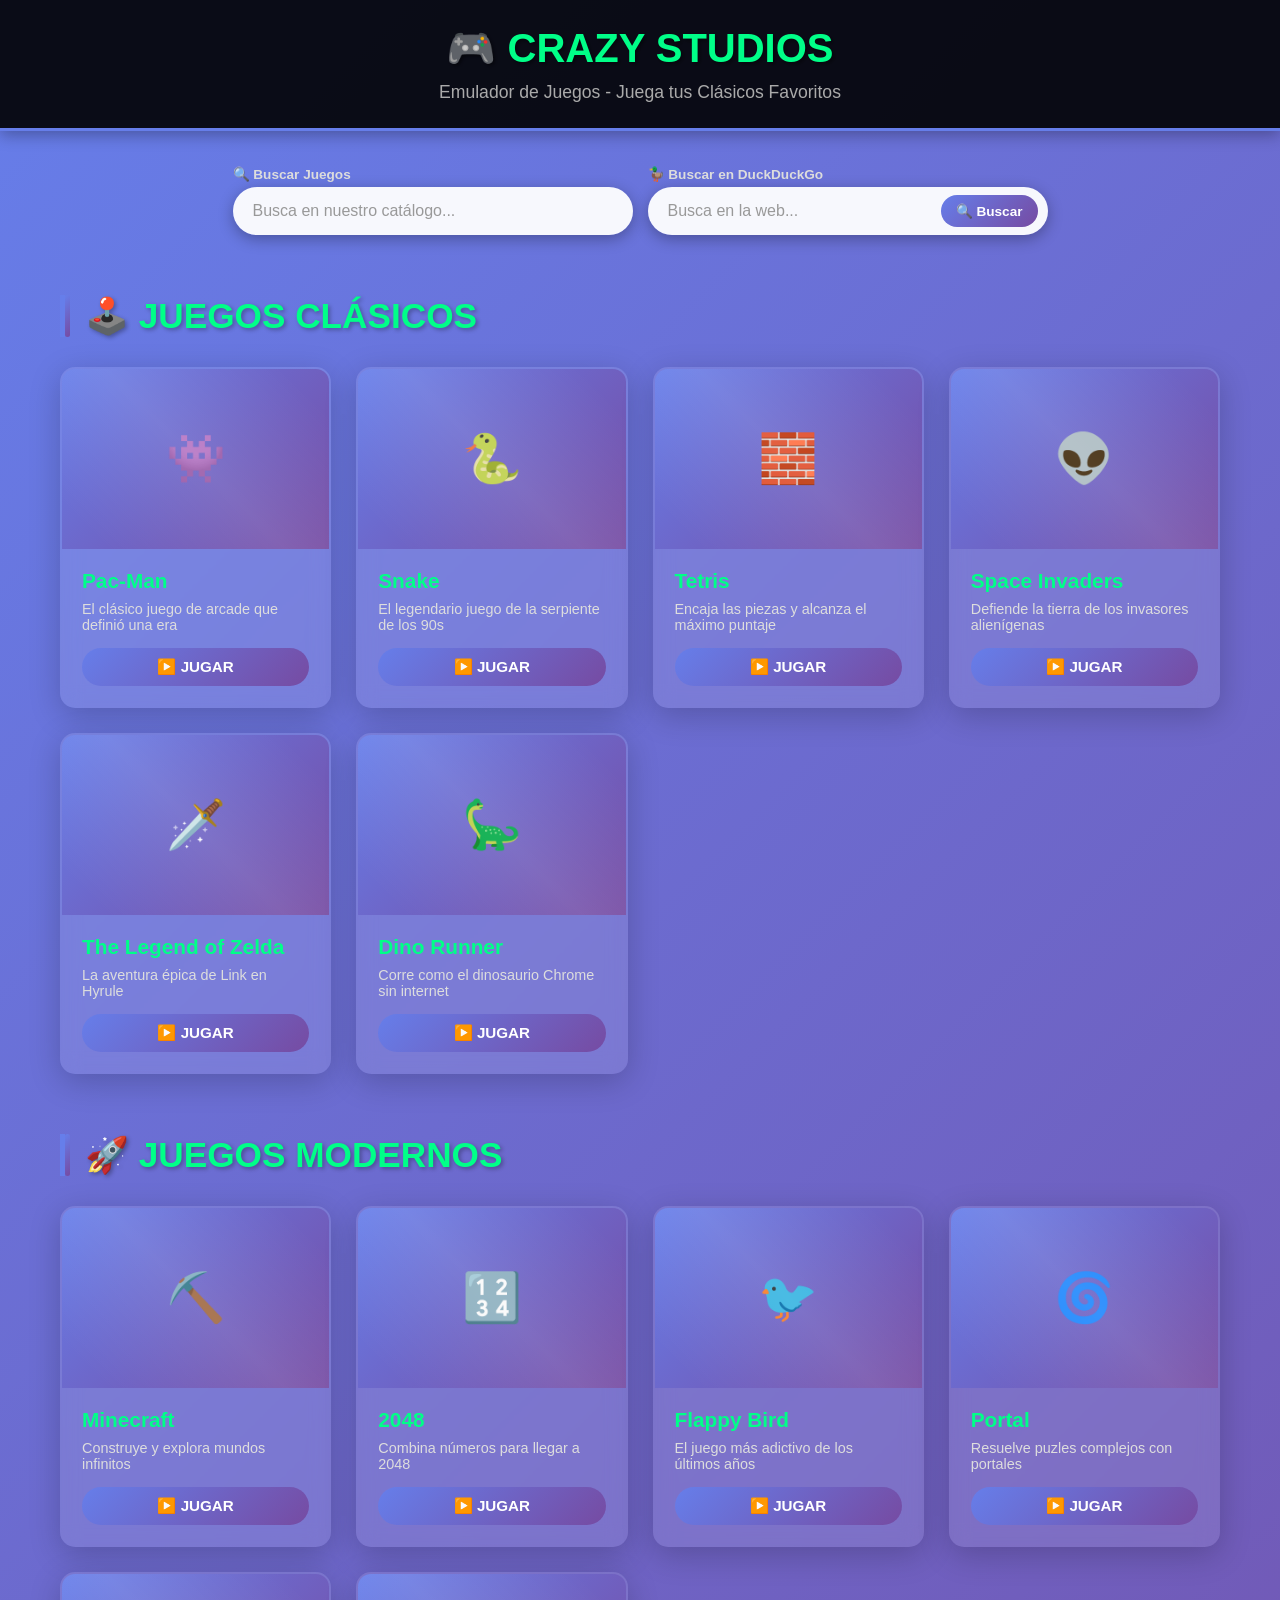
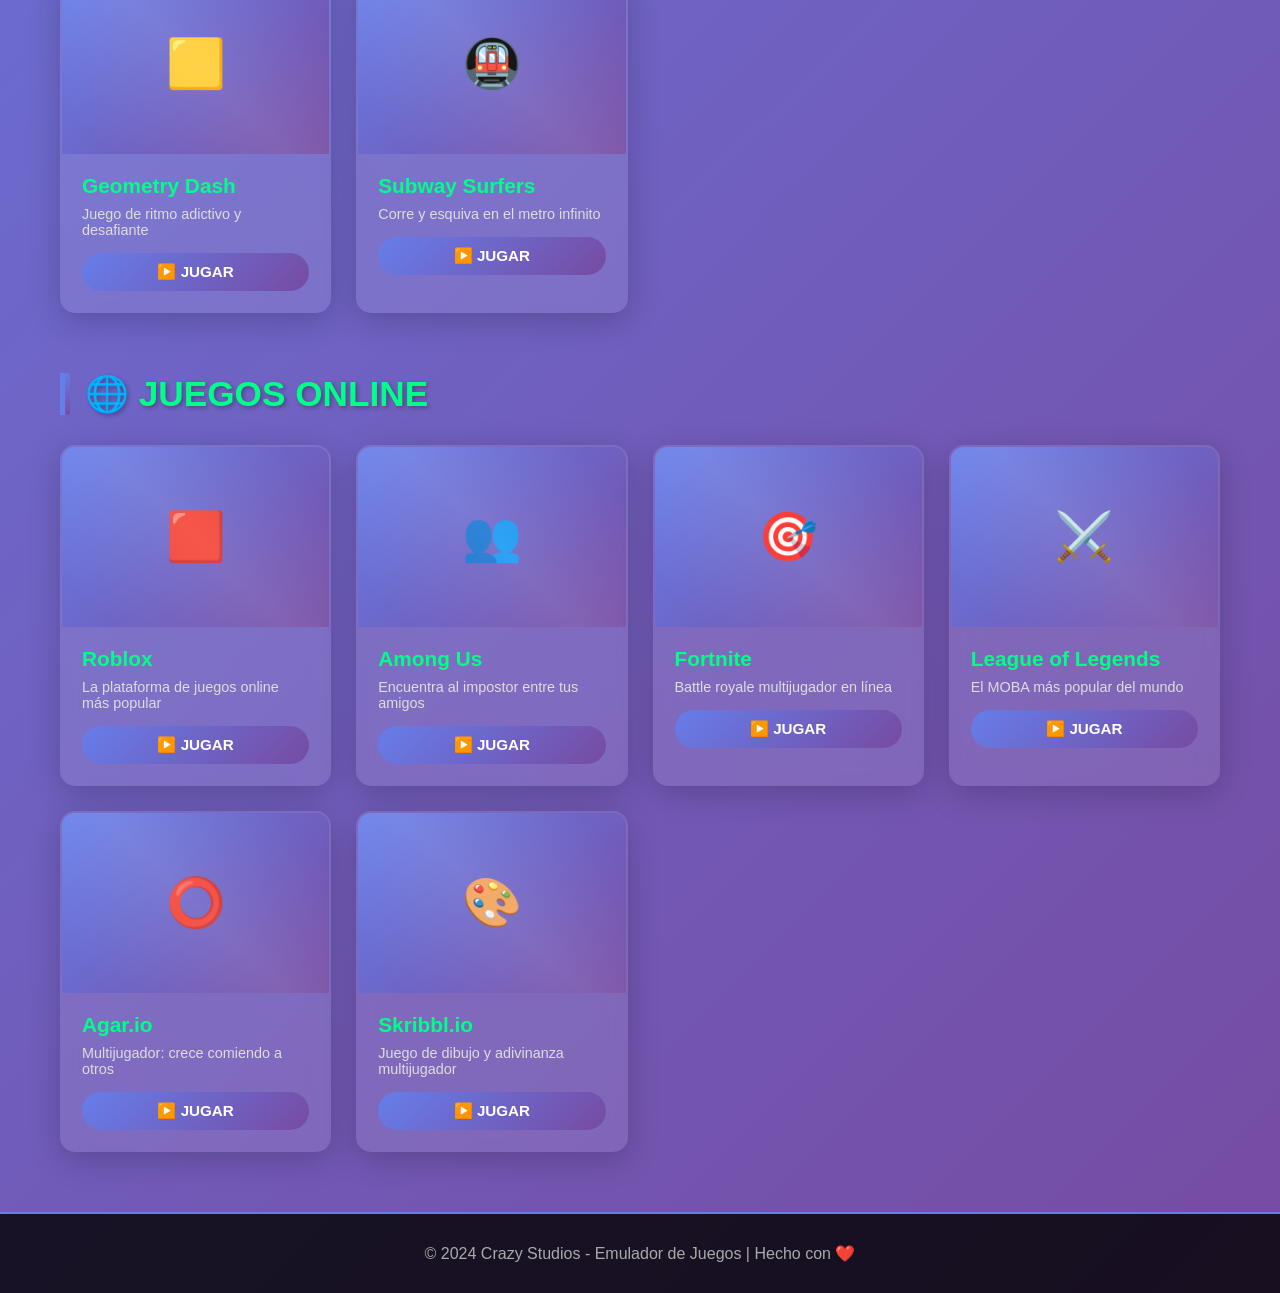
==== index.html @ 654e094b "Agregar buscador de DuckDuckGo a la página" ====
<!DOCTYPE html>
<html lang="es">
<head>
    <meta charset="UTF-8">
    <meta name="viewport" content="width=device-width, initial-scale=1.0">
    <title>Crazy Studios - Emulador de Juegos</title>
    <style>
        * {
            margin: 0;
            padding: 0;
            box-sizing: border-box;
        }

        body {
            font-family: 'Arial', sans-serif;
            background: linear-gradient(135deg, #667eea 0%, #764ba2 100%);
            min-height: 100vh;
            color: #fff;
            overflow-x: hidden;
        }

        header {
            background: rgba(0, 0, 0, 0.9);
            padding: 25px 0;
            text-align: center;
            border-bottom: 3px solid #667eea;
            box-shadow: 0 4px 15px rgba(0, 0, 0, 0.3);
            position: sticky;
            top: 0;
            z-index: 100;
        }

        header h1 {
            font-size: 2.5em;
            margin-bottom: 10px;
            text-shadow: 2px 2px 4px rgba(0, 0, 0, 0.5);
            color: #00ff88;
        }

        header p {
            color: #aaa;
            font-size: 1.1em;
        }

        .container {
            max-width: 1200px;
            margin: 0 auto;
            padding: 0 20px;
        }

        .search-container {
            margin: 35px 0;
            display: flex;
            gap: 15px;
            flex-wrap: wrap;
            justify-content: center;
        }

        .search-bar {
            flex: 1;
            min-width: 250px;
            max-width: 400px;
        }

        .search-bar input {
            padding: 15px 20px;
            width: 100%;
            border: none;
            border-radius: 50px;
            font-size: 1em;
            box-shadow: 0 4px 15px rgba(0, 0, 0, 0.3);
            transition: all 0.3s ease;
            background: rgba(255, 255, 255, 0.95);
            color: #333;
        }

        .search-bar input::placeholder {
            color: #999;
        }

        .search-bar input:focus {
            outline: none;
            transform: scale(1.05);
            box-shadow: 0 6px 20px rgba(102, 126, 234, 0.4);
            background: #fff;
        }

        .duckgo-search {
            flex: 1;
            min-width: 250px;
            max-width: 400px;
        }

        .duckgo-input-container {
            position: relative;
            display: flex;
            align-items: center;
        }

        .duckgo-input-container input {
            padding: 15px 45px 15px 20px;
            width: 100%;
            border: none;
            border-radius: 50px;
            font-size: 1em;
            box-shadow: 0 4px 15px rgba(0, 0, 0, 0.3);
            transition: all 0.3s ease;
            background: rgba(255, 255, 255, 0.95);
            color: #333;
        }

        .duckgo-input-container input::placeholder {
            color: #999;
        }

        .duckgo-input-container input:focus {
            outline: none;
            transform: scale(1.05);
            box-shadow: 0 6px 20px rgba(102, 126, 234, 0.4);
            background: #fff;
        }

        .duckgo-search-btn {
            position: absolute;
            right: 10px;
            background: linear-gradient(135deg, #667eea 0%, #764ba2 100%);
            color: white;
            border: none;
            padding: 8px 15px;
            border-radius: 20px;
            cursor: pointer;
            font-size: 0.85em;
            font-weight: bold;
            transition: all 0.3s ease;
        }

        .duckgo-search-btn:hover {
            background: linear-gradient(135deg, #764ba2 0%, #667eea 100%);
            transform: scale(1.1);
        }

        .section {
            margin: 60px 0;
            animation: fadeInUp 0.6s ease;
        }

        @keyframes fadeInUp {
            from {
                opacity: 0;
                transform: translateY(30px);
            }
            to {
                opacity: 1;
                transform: translateY(0);
            }
        }

        .section-title {
            font-size: 2.2em;
            margin-bottom: 30px;
            color: #00ff88;
            text-shadow: 2px 2px 4px rgba(0, 0, 0, 0.3);
            border-left: 5px solid #667eea;
            padding-left: 20px;
            position: relative;
        }

        .section-title::before {
            content: '';
            position: absolute;
            left: 0;
            top: 0;
            width: 5px;
            height: 100%;
            background: linear-gradient(135deg, #667eea 0%, #764ba2 100%);
            border-radius: 3px;
        }

        .games-grid {
            display: grid;
            grid-template-columns: repeat(auto-fit, minmax(250px, 1fr));
            gap: 25px;
            margin-top: 30px;
        }

        .game-card {
            background: rgba(255, 255, 255, 0.1);
            border-radius: 15px;
            overflow: hidden;
            cursor: pointer;
            transition: all 0.3s ease;
            border: 2px solid transparent;
            box-shadow: 0 8px 32px rgba(0, 0, 0, 0.2);
            backdrop-filter: blur(10px);
        }

        .game-card:hover {
            transform: translateY(-10px) scale(1.02);
            background: rgba(255, 255, 255, 0.15);
            border-color: #00ff88;
            box-shadow: 0 12px 40px rgba(102, 126, 234, 0.4);
        }

        .game-image {
            width: 100%;
            height: 180px;
            background: linear-gradient(135deg, #667eea 0%, #764ba2 100%);
            display: flex;
            align-items: center;
            justify-content: center;
            font-size: 3em;
            position: relative;
            overflow: hidden;
        }

        .game-image::before {
            content: '';
            position: absolute;
            top: -50%;
            left: -50%;
            width: 200%;
            height: 200%;
            background: linear-gradient(45deg, transparent 30%, rgba(255, 255, 255, 0.1) 50%, transparent 70%);
            animation: shine 3s infinite;
        }

        @keyframes shine {
            0% { transform: translate(-100%, -100%) rotate(45deg); }
            100% { transform: translate(100%, 100%) rotate(45deg); }
        }

        .game-info {
            padding: 20px;
        }

        .game-info h3 {
            font-size: 1.3em;
            margin-bottom: 8px;
            color: #00ff88;
        }

        .game-info p {
            color: #ddd;
            font-size: 0.9em;
            margin-bottom: 15px;
        }

        .play-btn {
            background: linear-gradient(135deg, #667eea 0%, #764ba2 100%);
            color: white;
            border: none;
            padding: 10px 20px;
            border-radius: 25px;
            cursor: pointer;
            font-size: 0.95em;
            font-weight: bold;
            transition: all 0.3s ease;
            width: 100%;
        }

        .play-btn:hover {
            background: linear-gradient(135deg, #764ba2 0%, #667eea 100%);
            transform: scale(1.05);
            box-shadow: 0 4px 15px rgba(102, 126, 234, 0.4);
        }

        .modal {
            display: none;
            position: fixed;
            z-index: 1000;
            left: 0;
            top: 0;
            width: 100%;
            height: 100%;
            background-color: rgba(0, 0, 0, 0.9);
            animation: fadeIn 0.3s ease;
        }

        @keyframes fadeIn {
            from { opacity: 0; }
            to { opacity: 1; }
        }

        .modal-content {
            background: linear-gradient(135deg, #1e1e2e 0%, #2d2d44 100%);
            margin: 5% auto;
            padding: 30px;
            border-radius: 15px;
            max-width: 90%;
            max-height: 80vh;
            overflow-y: auto;
            border: 2px solid #667eea;
            box-shadow: 0 0 30px rgba(102, 126, 234, 0.3);
            animation: slideIn 0.3s ease;
        }

        @keyframes slideIn {
            from { transform: translateY(-50px); opacity: 0; }
            to { transform: translateY(0); opacity: 1; }
        }

        .close {
            color: #00ff88;
            float: right;
            font-size: 2em;
            font-weight: bold;
            cursor: pointer;
            transition: all 0.3s ease;
        }

        .close:hover {
            color: #ff6b6b;
            transform: rotate(90deg);
        }

        .game-iframe {
            width: 100%;
            height: 600px;
            border: none;
            border-radius: 10px;
            margin-top: 20px;
        }

        .game-title {
            color: #00ff88;
            font-size: 2em;
            margin-bottom: 20px;
        }

        .hidden {
            display: none !important;
        }

        .no-results {
            text-align: center;
            padding: 50px 20px;
            color: #aaa;
            font-size: 1.2em;
        }

        .no-results-icon {
            font-size: 3em;
            margin-bottom: 20px;
        }

        footer {
            text-align: center;
            padding: 30px;
            background: rgba(0, 0, 0, 0.8);
            margin-top: 60px;
            border-top: 2px solid #667eea;
            color: #aaa;
        }

        @media (max-width: 768px) {
            .games-grid {
                grid-template-columns: repeat(auto-fit, minmax(150px, 1fr));
                gap: 15px;
            }

            header h1 {
                font-size: 1.8em;
            }

            .section-title {
                font-size: 1.7em;
            }

            .game-iframe {
                height: 400px;
            }

            .modal-content {
                width: 95%;
                margin: 20% auto;
                padding: 20px;
            }

            .search-container {
                flex-direction: column;
            }

            .search-bar,
            .duckgo-search {
                max-width: 100%;
            }
        }

        .empty-section {
            display: none;
        }

        .search-label {
            display: block;
            font-size: 0.85em;
            color: #ddd;
            margin-bottom: 5px;
            font-weight: bold;
        }
    </style>
</head>
<body>
    <header>
        <h1>🎮 CRAZY STUDIOS</h1>
        <p>Emulador de Juegos - Juega tus Clásicos Favoritos</p>
    </header>

    <div class="container">
        <div class="search-container">
            <div class="search-bar">
                <span class="search-label">🔍 Buscar Juegos</span>
                <input type="text" id="searchInput" placeholder="Busca en nuestro catálogo...">
            </div>
            <div class="duckgo-search">
                <span class="search-label">🦆 Buscar en DuckDuckGo</span>
                <div class="duckgo-input-container">
                    <input type="text" id="duckgoInput" placeholder="Busca en la web...">
                    <button class="duckgo-search-btn" onclick="searchDuckGo()">🔍 Buscar</button>
                </div>
            </div>
        </div>

        <!-- SECCIÓN JUEGOS CLÁSICOS -->
        <div class="section" id="classicSection">
            <h2 class="section-title">🕹️ JUEGOS CLÁSICOS</h2>
            <div class="games-grid" id="classicGames">
                <!-- Los juegos clásicos se cargarán aquí -->
            </div>
            <div class="empty-section no-results" id="classicEmpty">
                <div class="no-results-icon">🔍</div>
                <p>No se encontraron juegos clásicos con tu búsqueda</p>
            </div>
        </div>

        <!-- SECCIÓN JUEGOS MODERNOS -->
        <div class="section" id="modernSection">
            <h2 class="section-title">🚀 JUEGOS MODERNOS</h2>
            <div class="games-grid" id="modernGames">
                <!-- Los juegos modernos se cargarán aquí -->
            </div>
            <div class="empty-section no-results" id="modernEmpty">
                <div class="no-results-icon">🔍</div>
                <p>No se encontraron juegos modernos con tu búsqueda</p>
            </div>
        </div>

        <!-- SECCIÓN JUEGOS ONLINE -->
        <div class="section" id="onlineSection">
            <h2 class="section-title">🌐 JUEGOS ONLINE</h2>
            <div class="games-grid" id="onlineGames">
                <!-- Los juegos online se cargarán aquí -->
            </div>
            <div class="empty-section no-results" id="onlineEmpty">
                <div class="no-results-icon">🔍</div>
                <p>No se encontraron juegos online con tu búsqueda</p>
            </div>
        </div>
    </div>

    <div id="gameModal" class="modal">
        <div class="modal-content">
            <span class="close" onclick="closeGame()">&times;</span>
            <h2 class="game-title" id="modalTitle">Título del Juego</h2>
            <div id="gameContainer">
                <!-- El contenido del juego se cargará aquí -->
            </div>
        </div>
    </div>

    <footer>
        <p>&copy; 2024 Crazy Studios - Emulador de Juegos | Hecho con ❤️</p>
    </footer>

    <script>
        const games = {
            classic: [
                {
                    id: 1,
                    name: 'Pac-Man',
                    emoji: '👾',
                    category: 'classic',
                    description: 'El clásico juego de arcade que definió una era',
                    url: 'https://phasergames.com/pacman/'
                },
                {
                    id: 2,
                    name: 'Snake',
                    emoji: '🐍',
                    category: 'classic',
                    description: 'El legendario juego de la serpiente de los 90s',
                    url: 'https://www.playsnake.org/'
                },
                {
                    id: 3,
                    name: 'Tetris',
                    emoji: '🧱',
                    category: 'classic',
                    description: 'Encaja las piezas y alcanza el máximo puntaje',
                    url: 'https://tetris.com/'
                },
                {
                    id: 4,
                    name: 'Space Invaders',
                    emoji: '👽',
                    category: 'classic',
                    description: 'Defiende la tierra de los invasores alienígenas',
                    url: 'https://phasergames.com/spaceinvaders/'
                },
                {
                    id: 5,
                    name: 'The Legend of Zelda',
                    emoji: '🗡️',
                    category: 'classic',
                    description: 'La aventura épica de Link en Hyrule',
                    url: 'https://classicgames.online/'
                },
                {
                    id: 6,
                    name: 'Dino Runner',
                    emoji: '🦕',
                    category: 'classic',
                    description: 'Corre como el dinosaurio Chrome sin internet',
                    url: 'https://chromedino.com/'
                }
            ],
            modern: [
                {
                    id: 7,
                    name: 'Minecraft',
                    emoji: '⛏️',
                    category: 'modern',
                    description: 'Construye y explora mundos infinitos',
                    url: 'https://www.minecraft.net/'
                },
                {
                    id: 8,
                    name: '2048',
                    emoji: '🔢',
                    category: 'modern',
                    description: 'Combina números para llegar a 2048',
                    url: 'https://2048game.com/'
                },
                {
                    id: 9,
                    name: 'Flappy Bird',
                    emoji: '🐦',
                    category: 'modern',
                    description: 'El juego más adictivo de los últimos años',
                    url: 'https://flappybird.io/'
                },
                {
                    id: 10,
                    name: 'Portal',
                    emoji: '🌀',
                    category: 'modern',
                    description: 'Resuelve puzles complejos con portales',
                    url: 'https://www.portalhq.com/'
                },
                {
                    id: 11,
                    name: 'Geometry Dash',
                    emoji: '🟨',
                    category: 'modern',
                    description: 'Juego de ritmo adictivo y desafiante',
                    url: 'https://geometrydash.io/'
                },
                {
                    id: 12,
                    name: 'Subway Surfers',
                    emoji: '🚇',
                    category: 'modern',
                    description: 'Corre y esquiva en el metro infinito',
                    url: 'https://subwaysurfersplay.org/'
                }
            ],
            online: [
                {
                    id: 13,
                    name: 'Roblox',
                    emoji: '🟥',
                    category: 'online',
                    description: 'La plataforma de juegos online más popular',
                    url: 'https://www.roblox.com/'
                },
                {
                    id: 14,
                    name: 'Among Us',
                    emoji: '👥',
                    category: 'online',
                    description: 'Encuentra al impostor entre tus amigos',
                    url: 'https://www.amongusgame.com/'
                },
                {
                    id: 15,
                    name: 'Fortnite',
                    emoji: '🎯',
                    category: 'online',
                    description: 'Battle royale multijugador en línea',
                    url: 'https://www.fortnite.com/'
                },
                {
                    id: 16,
                    name: 'League of Legends',
                    emoji: '⚔️',
                    category: 'online',
                    description: 'El MOBA más popular del mundo',
                    url: 'https://www.leagueoflegends.com/'
                },
                {
                    id: 17,
                    name: 'Agar.io',
                    emoji: '⭕',
                    category: 'online',
                    description: 'Multijugador: crece comiendo a otros',
                    url: 'https://agar.io/'
                },
                {
                    id: 18,
                    name: 'Skribbl.io',
                    emoji: '🎨',
                    category: 'online',
                    description: 'Juego de dibujo y adivinanza multijugador',
                    url: 'https://skribbl.io/'
                }
            ]
        };

        let currentSearch = '';

        function renderGames() {
            renderSection('classic', games.classic);
            renderSection('modern', games.modern);
            renderSection('online', games.online);
        }

        function renderSection(category, gamesToRender) {
            const grid = document.getElementById(category + 'Games');
            const emptyDiv = document.getElementById(category + 'Empty');
            const section = document.getElementById(category + 'Section');
            
            grid.innerHTML = '';

            if (gamesToRender.length === 0) {
                grid.style.display = 'none';
                emptyDiv.style.display = 'block';
                section.style.display = 'block';
                return;
            }

            grid.style.display = 'grid';
            emptyDiv.style.display = 'none';
            section.style.display = 'block';

            gamesToRender.forEach(game => {
                const card = document.createElement('div');
                card.className = 'game-card';
                
                card.innerHTML = `
                    <div class="game-image">${game.emoji}</div>
                    <div class="game-info">
                        <h3>${game.name}</h3>
                        <p>${game.description}</p>
                        <button class="play-btn" onclick="playGame('${game.name}', '${game.url}')">
                            ▶️ JUGAR
                        </button>
                    </div>
                `;
                grid.appendChild(card);
            });
        }

        function playGame(name, url) {
            const modal = document.getElementById('gameModal');
            const title = document.getElementById('modalTitle');
            const container = document.getElementById('gameContainer');

            title.textContent = name;
            container.innerHTML = `
                <p style="margin-bottom: 20px; color: #aaa;">Cargando ${name}...</p>
                <iframe class="game-iframe" src="${url}" allow="accelerometer; autoplay; clipboard-write; encrypted-media; gyroscope; picture-in-picture; fullscreen"></iframe>
                <p style="margin-top: 20px; color: #aaa; font-size: 0.9em;">
                    💡 Si el juego no carga, haz clic <a href="${url}" target="_blank" style="color: #00ff88;">aquí</a> para abrir en una nueva pestaña.
                </p>
            `;

            modal.style.display = 'block';
        }

        function closeGame() {
            document.getElementById('gameModal').style.display = 'none';
        }

        function filterBySearch(searchTerm) {
            currentSearch = searchTerm.toLowerCase();

            if (currentSearch === '') {
                renderGames();
                return;
            }

            const filteredClassic = games.classic.filter(game =>
                game.name.toLowerCase().includes(currentSearch) ||
                game.description.toLowerCase().includes(currentSearch)
            );

            const filteredModern = games.modern.filter(game =>
                game.name.toLowerCase().includes(currentSearch) ||
                game.description.toLowerCase().includes(currentSearch)
            );

            const filteredOnline = games.online.filter(game =>
                game.name.toLowerCase().includes(currentSearch) ||
                game.description.toLowerCase().includes(currentSearch)
            );

            renderSection('classic', filteredClassic);
            renderSection('modern', filteredModern);
            renderSection('online', filteredOnline);
        }

        function searchDuckGo() {
            const query = document.getElementById('duckgoInput').value.trim();
            if (query === '') {
                alert('Por favor ingresa algo para buscar');
                return;
            }
            const searchUrl = `https://duckduckgo.com/?q=${encodeURIComponent(query)}`;
            window.open(searchUrl, '_blank');
        }

        document.getElementById('searchInput').addEventListener('keyup', function(e) {
            filterBySearch(e.target.value);
        });

        document.getElementById('duckgoInput').addEventListener('keypress', function(e) {
            if (e.key === 'Enter') {
                searchDuckGo();
            }
        });

        window.onclick = function(event) {
            const modal = document.getElementById('gameModal');
            if (event.target === modal) {
                modal.style.display = 'none';
            }
        }

        // Cargar juegos al iniciar
        renderGames();
    </script>
</body>
</html>
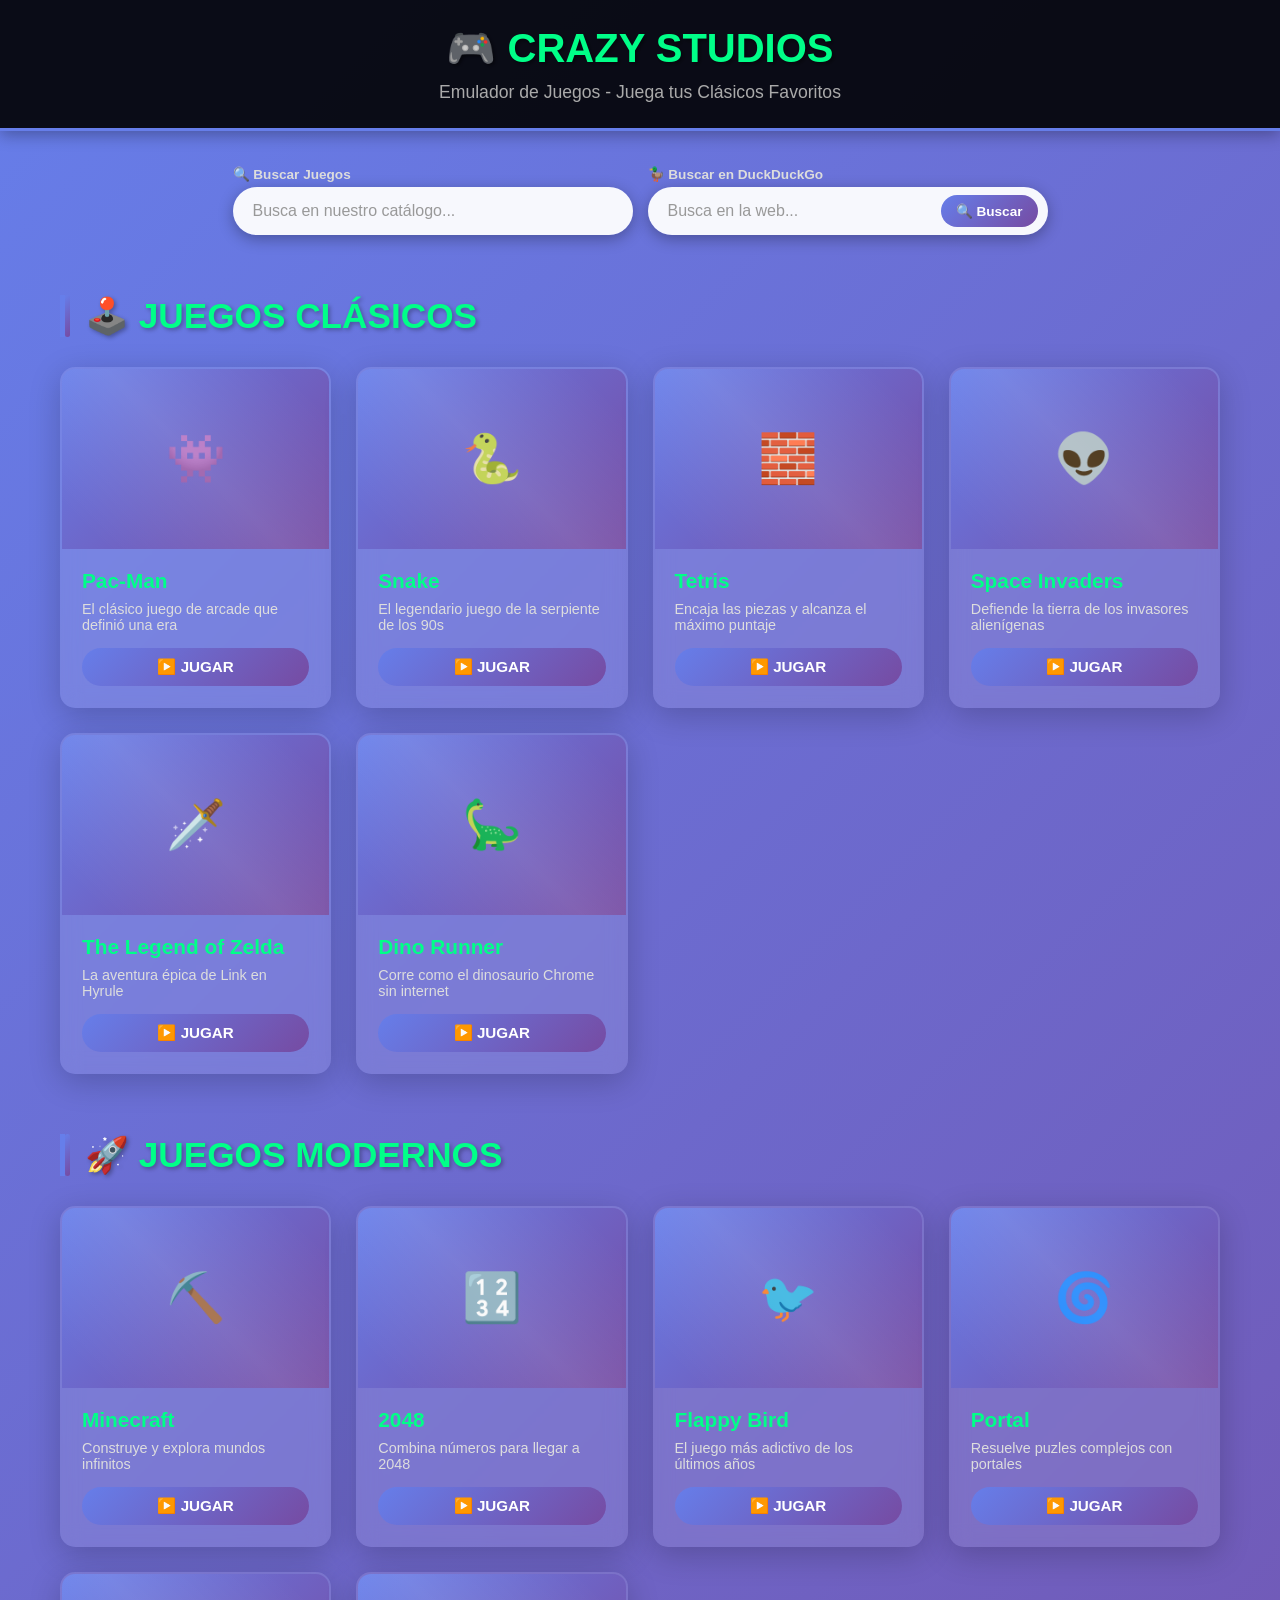
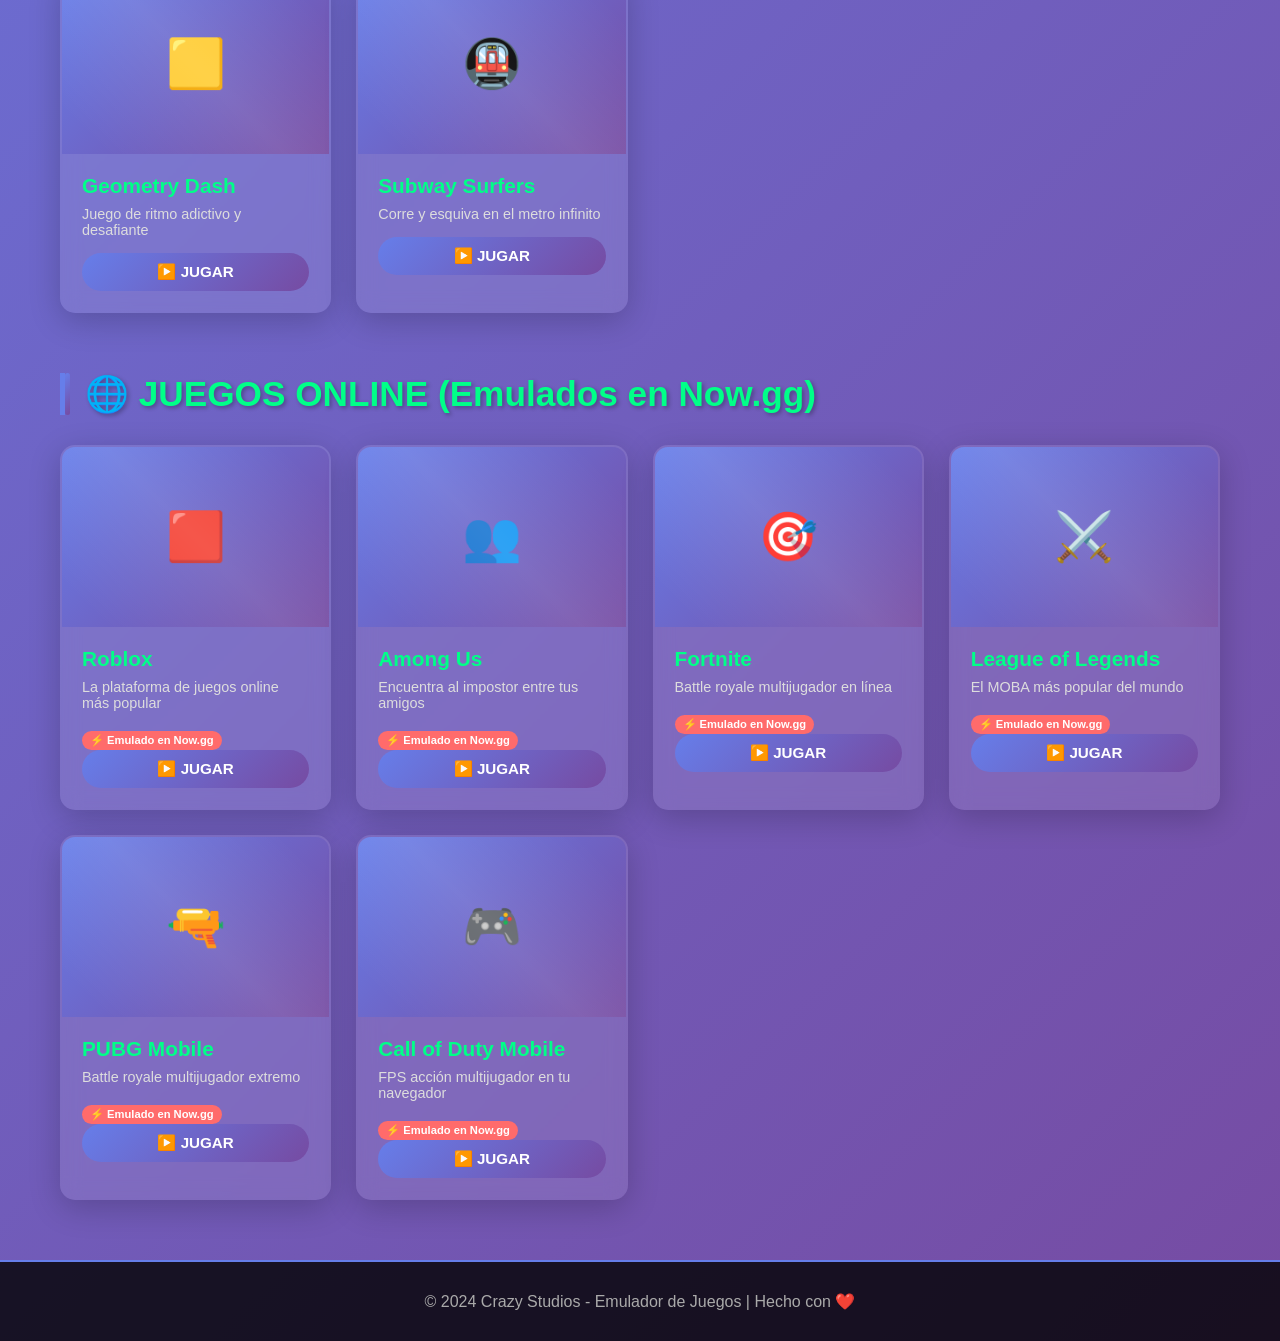
==== commit 1cac3725: "Actualizar juegos online para usar emuladores de Now.gg" ====
--- a/index.html
+++ b/index.html
@@ -397,6 +397,17 @@
             margin-bottom: 5px;
             font-weight: bold;
         }
+
+        .emulator-badge {
+            display: inline-block;
+            background: #ff6b6b;
+            color: white;
+            padding: 3px 8px;
+            border-radius: 12px;
+            font-size: 0.7em;
+            margin-top: 5px;
+            font-weight: bold;
+        }
     </style>
 </head>
 <body>
@@ -446,7 +457,7 @@
 
         <!-- SECCIÓN JUEGOS ONLINE -->
         <div class="section" id="onlineSection">
-            <h2 class="section-title">🌐 JUEGOS ONLINE</h2>
+            <h2 class="section-title">🌐 JUEGOS ONLINE (Emulados en Now.gg)</h2>
             <div class="games-grid" id="onlineGames">
                 <!-- Los juegos online se cargarán aquí -->
             </div>
@@ -580,7 +591,8 @@
                     emoji: '🟥',
                     category: 'online',
                     description: 'La plataforma de juegos online más popular',
-                    url: 'https://www.roblox.com/'
+                    url: 'https://now.gg/play/roblox/49513',
+                    isEmulated: true
                 },
                 {
                     id: 14,
@@ -588,7 +600,8 @@
                     emoji: '👥',
                     category: 'online',
                     description: 'Encuentra al impostor entre tus amigos',
-                    url: 'https://www.amongusgame.com/'
+                    url: 'https://now.gg/play/among-us/40000',
+                    isEmulated: true
                 },
                 {
                     id: 15,
@@ -596,7 +609,8 @@
                     emoji: '🎯',
                     category: 'online',
                     description: 'Battle royale multijugador en línea',
-                    url: 'https://www.fortnite.com/'
+                    url: 'https://now.gg/play/fortnite/4131',
+                    isEmulated: true
                 },
                 {
                     id: 16,
@@ -604,23 +618,26 @@
                     emoji: '⚔️',
                     category: 'online',
                     description: 'El MOBA más popular del mundo',
-                    url: 'https://www.leagueoflegends.com/'
+                    url: 'https://now.gg/play/league-of-legends/1486',
+                    isEmulated: true
                 },
                 {
                     id: 17,
-                    name: 'Agar.io',
-                    emoji: '⭕',
+                    name: 'PUBG Mobile',
+                    emoji: '🔫',
                     category: 'online',
-                    description: 'Multijugador: crece comiendo a otros',
-                    url: 'https://agar.io/'
+                    description: 'Battle royale multijugador extremo',
+                    url: 'https://now.gg/play/pubg-mobile/22601',
+                    isEmulated: true
                 },
                 {
                     id: 18,
-                    name: 'Skribbl.io',
-                    emoji: '🎨',
+                    name: 'Call of Duty Mobile',
+                    emoji: '🎮',
                     category: 'online',
-                    description: 'Juego de dibujo y adivinanza multijugador',
-                    url: 'https://skribbl.io/'
+                    description: 'FPS acción multijugador en tu navegador',
+                    url: 'https://now.gg/play/call-of-duty-mobile/5353',
+                    isEmulated: true
                 }
             ]
         };
@@ -655,12 +672,18 @@
                 const card = document.createElement('div');
                 card.className = 'game-card';
                 
+                let badgeHTML = '';
+                if (game.isEmulated) {
+                    badgeHTML = '<span class="emulator-badge">⚡ Emulado en Now.gg</span>';
+                }
+                
                 card.innerHTML = `
                     <div class="game-image">${game.emoji}</div>
                     <div class="game-info">
                         <h3>${game.name}</h3>
                         <p>${game.description}</p>
-                        <button class="play-btn" onclick="playGame('${game.name}', '${game.url}')">
+                        ${badgeHTML}
+                        <button class="play-btn" onclick="playGame('${game.name}', '${game.url}', ${game.isEmulated ? 'true' : 'false'})">
                             ▶️ JUGAR
                         </button>
                     </div>
@@ -669,14 +692,17 @@
             });
         }
 
-        function playGame(name, url) {
+        function playGame(name, url, isEmulated) {
             const modal = document.getElementById('gameModal');
             const title = document.getElementById('modalTitle');
             const container = document.getElementById('gameContainer');
 
             title.textContent = name;
+            
+            let loadingText = isEmulated ? 'Emulando en Now.gg' : 'Cargando';
+            
             container.innerHTML = `
-                <p style="margin-bottom: 20px; color: #aaa;">Cargando ${name}...</p>
+                <p style="margin-bottom: 20px; color: #aaa;">${loadingText} ${name}...</p>
                 <iframe class="game-iframe" src="${url}" allow="accelerometer; autoplay; clipboard-write; encrypted-media; gyroscope; picture-in-picture; fullscreen"></iframe>
                 <p style="margin-top: 20px; color: #aaa; font-size: 0.9em;">
                     💡 Si el juego no carga, haz clic <a href="${url}" target="_blank" style="color: #00ff88;">aquí</a> para abrir en una nueva pestaña.
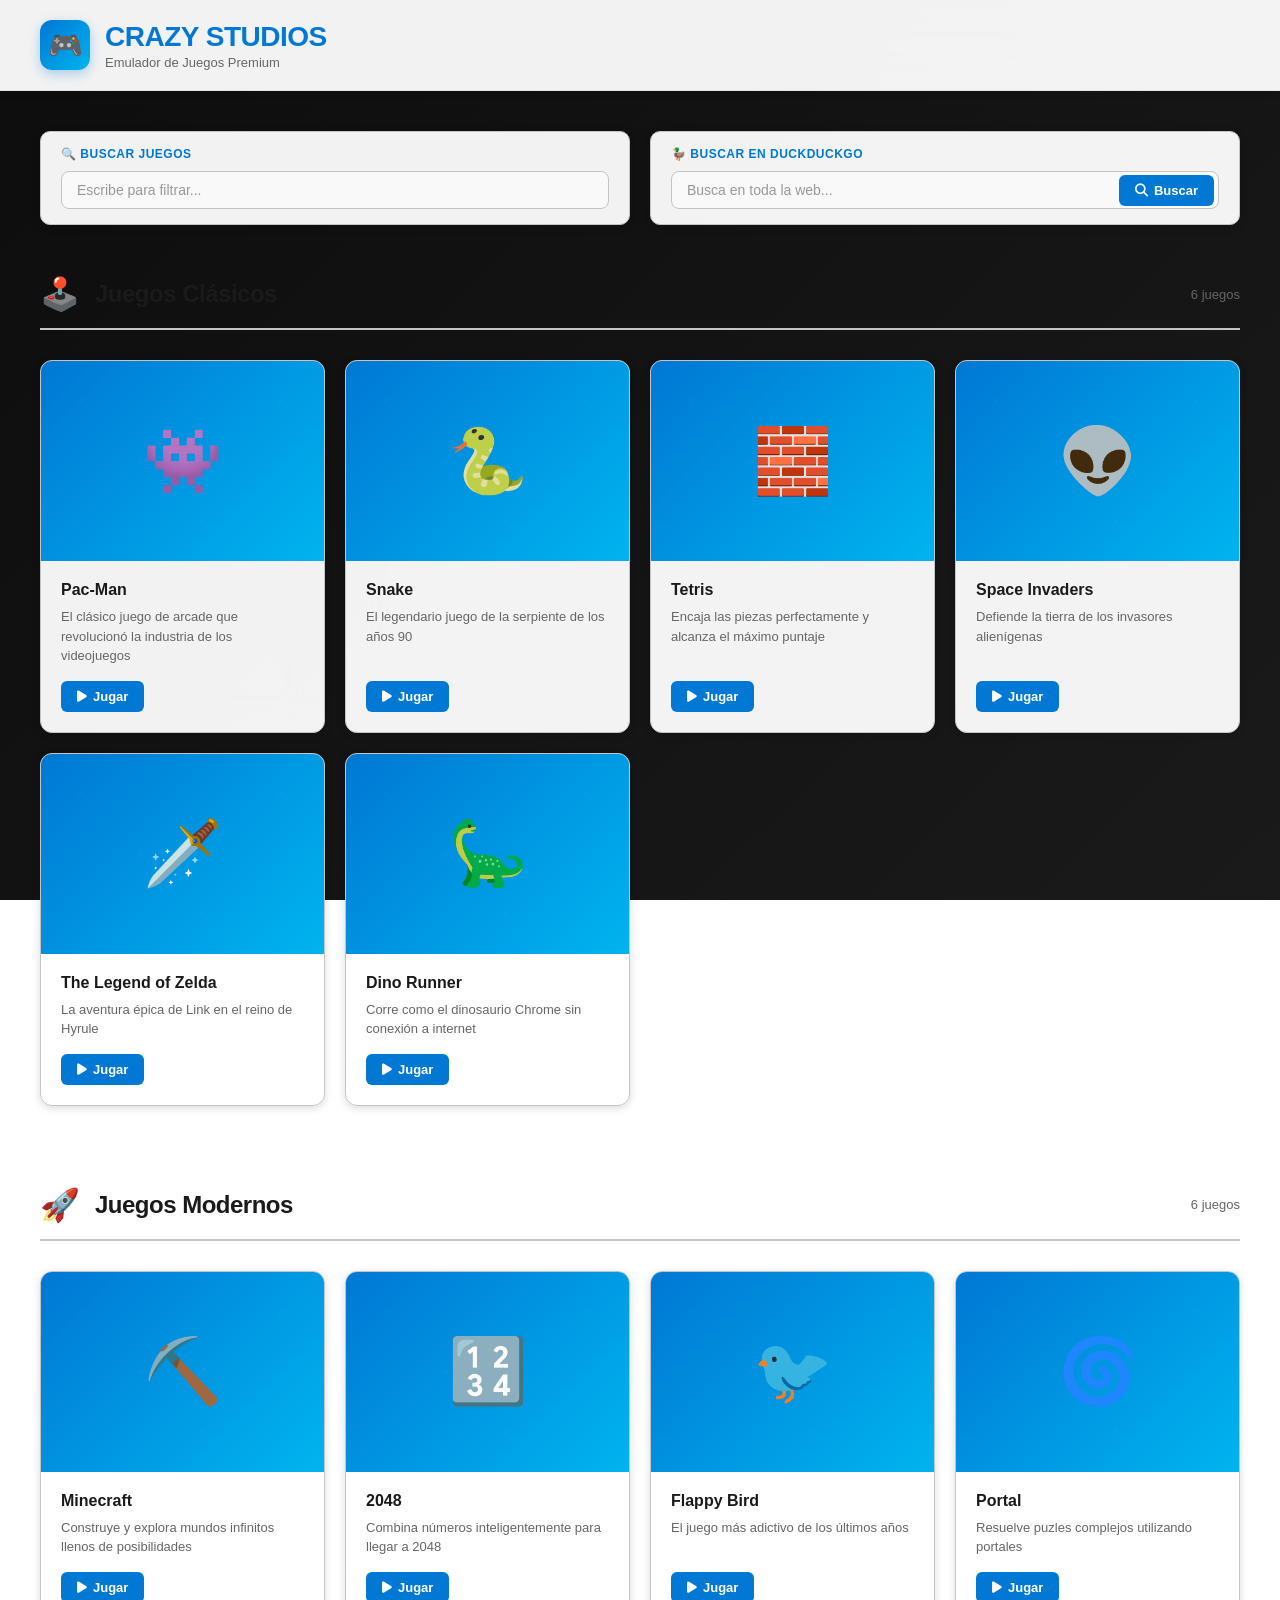
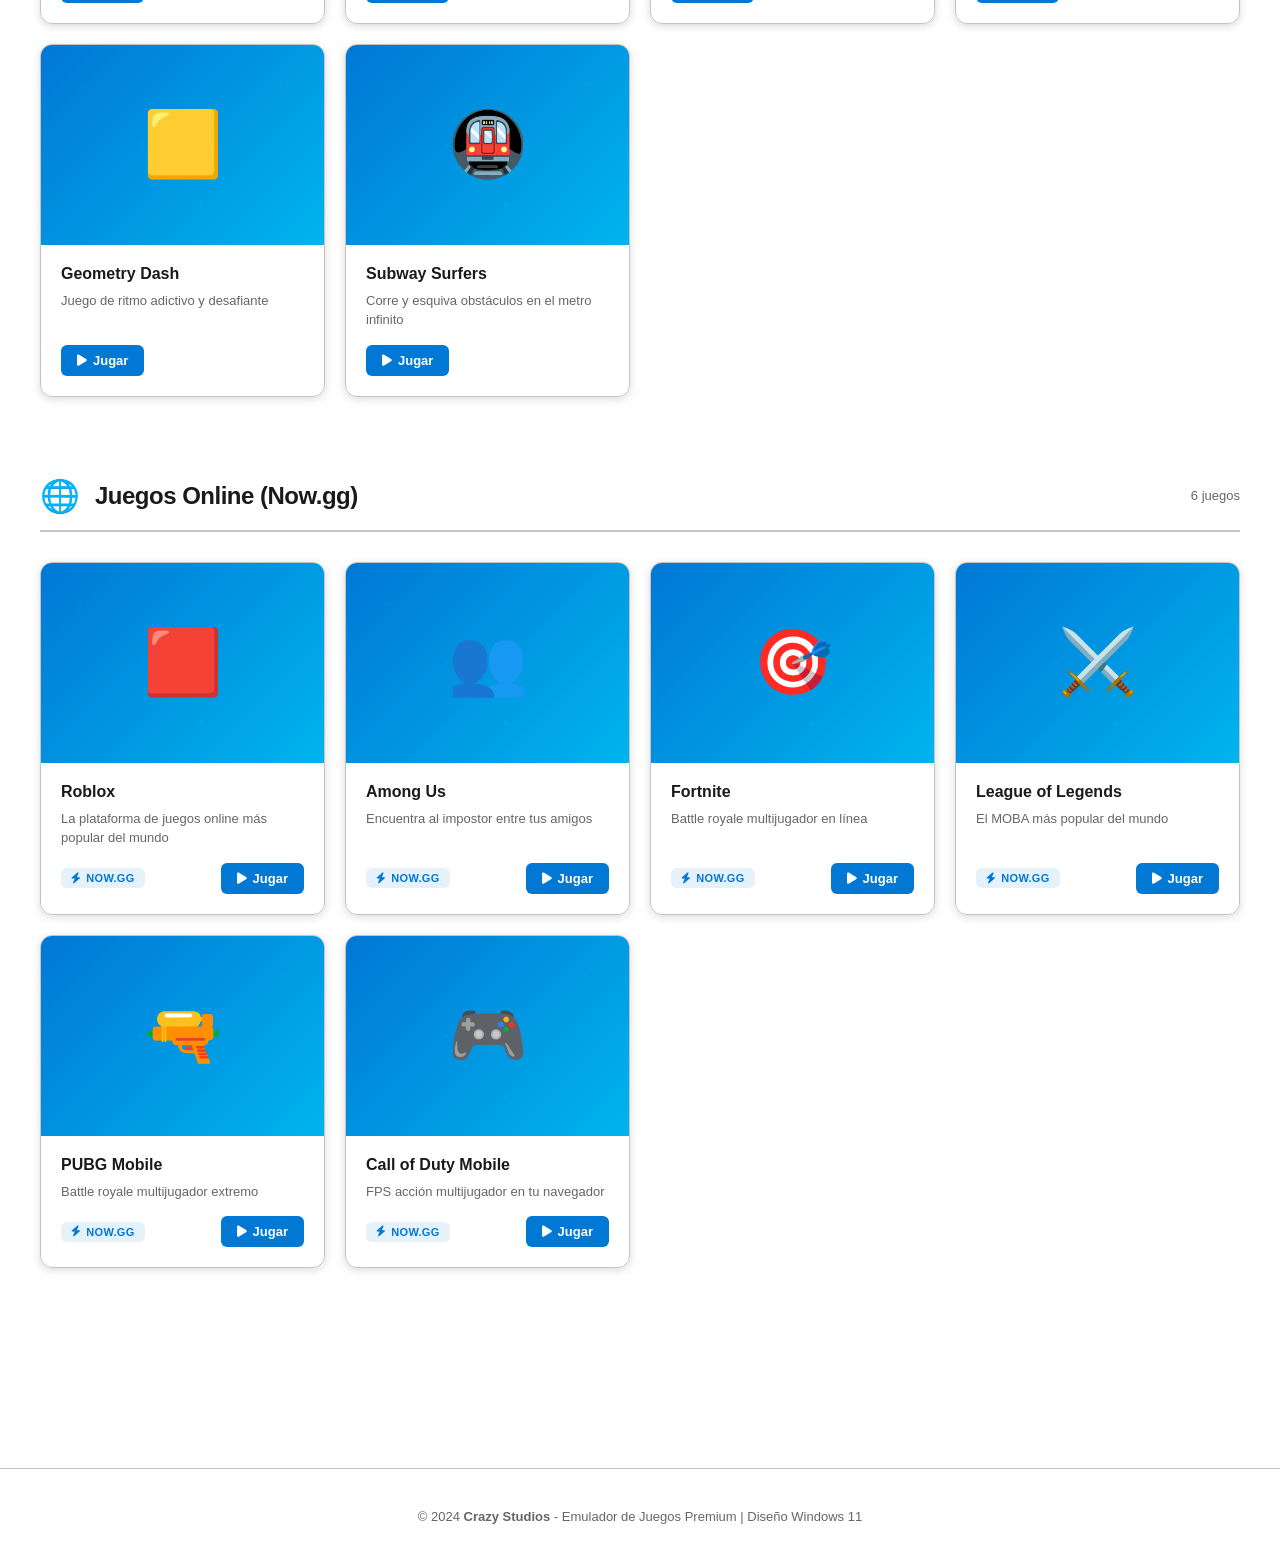
==== commit 3e23d6ce: "Rediseño completo con estilo Windows 11 - interfaz moderna y premium" ====
--- a/index.html
+++ b/index.html
@@ -4,6 +4,7 @@
     <meta charset="UTF-8">
     <meta name="viewport" content="width=device-width, initial-scale=1.0">
     <title>Crazy Studios - Emulador de Juegos</title>
+    <link rel="stylesheet" href="https://cdnjs.cloudflare.com/ajax/libs/font-awesome/6.4.0/css/all.min.css">
     <style>
         * {
             margin: 0;
@@ -11,143 +12,52 @@
             box-sizing: border-box;
         }
 
+        :root {
+            --primary: #0078d4;
+            --primary-light: #1084d7;
+            --primary-dark: #106ebe;
+            --accent: #00b4ef;
+            --success: #00a86b;
+            --danger: #c42b1c;
+            --warning: #ffc107;
+            --dark: #1a1a1a;
+            --darker: #0f0f0f;
+            --light: #f3f3f3;
+            --border: #c4c4c4;
+            --shadow: 0 2px 8px rgba(0, 0, 0, 0.15);
+            --shadow-lg: 0 8px 32px rgba(0, 0, 0, 0.2);
+        }
+
+        html {
+            scroll-behavior: smooth;
+        }
+
         body {
-            font-family: 'Arial', sans-serif;
-            background: linear-gradient(135deg, #667eea 0%, #764ba2 100%);
+            font-family: 'Segoe UI', Tahoma, Geneva, Verdana, sans-serif;
+            background: linear-gradient(135deg, #0d0d0d 0%, #1a1a1a 100%);
             min-height: 100vh;
-            color: #fff;
+            color: #333;
             overflow-x: hidden;
-        }
-
+            background-attachment: fixed;
+        }
+
+        /* HEADER WINDOWS 11 STYLE */
         header {
-            background: rgba(0, 0, 0, 0.9);
-            padding: 25px 0;
-            text-align: center;
-            border-bottom: 3px solid #667eea;
-            box-shadow: 0 4px 15px rgba(0, 0, 0, 0.3);
+            background: rgba(255, 255, 255, 0.95);
+            backdrop-filter: blur(20px);
+            padding: 20px 40px;
+            border-bottom: 1px solid rgba(0, 0, 0, 0.06);
+            box-shadow: var(--shadow);
             position: sticky;
             top: 0;
-            z-index: 100;
-        }
-
-        header h1 {
-            font-size: 2.5em;
-            margin-bottom: 10px;
-            text-shadow: 2px 2px 4px rgba(0, 0, 0, 0.5);
-            color: #00ff88;
-        }
-
-        header p {
-            color: #aaa;
-            font-size: 1.1em;
-        }
-
-        .container {
-            max-width: 1200px;
-            margin: 0 auto;
-            padding: 0 20px;
-        }
-
-        .search-container {
-            margin: 35px 0;
-            display: flex;
-            gap: 15px;
-            flex-wrap: wrap;
-            justify-content: center;
-        }
-
-        .search-bar {
-            flex: 1;
-            min-width: 250px;
-            max-width: 400px;
-        }
-
-        .search-bar input {
-            padding: 15px 20px;
-            width: 100%;
-            border: none;
-            border-radius: 50px;
-            font-size: 1em;
-            box-shadow: 0 4px 15px rgba(0, 0, 0, 0.3);
-            transition: all 0.3s ease;
-            background: rgba(255, 255, 255, 0.95);
-            color: #333;
-        }
-
-        .search-bar input::placeholder {
-            color: #999;
-        }
-
-        .search-bar input:focus {
-            outline: none;
-            transform: scale(1.05);
-            box-shadow: 0 6px 20px rgba(102, 126, 234, 0.4);
-            background: #fff;
-        }
-
-        .duckgo-search {
-            flex: 1;
-            min-width: 250px;
-            max-width: 400px;
-        }
-
-        .duckgo-input-container {
-            position: relative;
-            display: flex;
-            align-items: center;
-        }
-
-        .duckgo-input-container input {
-            padding: 15px 45px 15px 20px;
-            width: 100%;
-            border: none;
-            border-radius: 50px;
-            font-size: 1em;
-            box-shadow: 0 4px 15px rgba(0, 0, 0, 0.3);
-            transition: all 0.3s ease;
-            background: rgba(255, 255, 255, 0.95);
-            color: #333;
-        }
-
-        .duckgo-input-container input::placeholder {
-            color: #999;
-        }
-
-        .duckgo-input-container input:focus {
-            outline: none;
-            transform: scale(1.05);
-            box-shadow: 0 6px 20px rgba(102, 126, 234, 0.4);
-            background: #fff;
-        }
-
-        .duckgo-search-btn {
-            position: absolute;
-            right: 10px;
-            background: linear-gradient(135deg, #667eea 0%, #764ba2 100%);
-            color: white;
-            border: none;
-            padding: 8px 15px;
-            border-radius: 20px;
-            cursor: pointer;
-            font-size: 0.85em;
-            font-weight: bold;
-            transition: all 0.3s ease;
-        }
-
-        .duckgo-search-btn:hover {
-            background: linear-gradient(135deg, #764ba2 0%, #667eea 100%);
-            transform: scale(1.1);
-        }
-
-        .section {
-            margin: 60px 0;
-            animation: fadeInUp 0.6s ease;
-        }
-
-        @keyframes fadeInUp {
+            z-index: 1000;
+            animation: slideDown 0.5s ease;
+        }
+
+        @keyframes slideDown {
             from {
                 opacity: 0;
-                transform: translateY(30px);
+                transform: translateY(-20px);
             }
             to {
                 opacity: 1;
@@ -155,215 +65,544 @@
             }
         }
 
+        .header-content {
+            max-width: 1400px;
+            margin: 0 auto;
+            display: flex;
+            align-items: center;
+            justify-content: space-between;
+            gap: 30px;
+        }
+
+        .logo-section {
+            display: flex;
+            align-items: center;
+            gap: 15px;
+        }
+
+        .logo {
+            width: 50px;
+            height: 50px;
+            background: linear-gradient(135deg, #0078d4 0%, #00b4ef 100%);
+            border-radius: 12px;
+            display: flex;
+            align-items: center;
+            justify-content: center;
+            font-size: 28px;
+            box-shadow: 0 4px 12px rgba(0, 120, 212, 0.3);
+            transition: transform 0.3s ease;
+        }
+
+        .logo:hover {
+            transform: scale(1.08) rotate(5deg);
+        }
+
+        .title-section h1 {
+            font-size: 28px;
+            font-weight: 600;
+            color: var(--primary);
+            letter-spacing: -0.5px;
+        }
+
+        .title-section p {
+            font-size: 13px;
+            color: #666;
+            margin-top: 2px;
+        }
+
+        .container {
+            max-width: 1400px;
+            margin: 0 auto;
+            padding: 40px 40px;
+        }
+
+        /* SEARCH BARS - Windows 11 Style */
+        .search-container {
+            display: grid;
+            grid-template-columns: 1fr 1fr;
+            gap: 20px;
+            margin-bottom: 50px;
+            animation: fadeIn 0.6s ease 0.2s both;
+        }
+
+        @keyframes fadeIn {
+            from {
+                opacity: 0;
+                transform: translateY(10px);
+            }
+            to {
+                opacity: 1;
+                transform: translateY(0);
+            }
+        }
+
+        .search-bar, .duckgo-search {
+            background: rgba(255, 255, 255, 0.95);
+            backdrop-filter: blur(20px);
+            border: 1px solid var(--border);
+            border-radius: 10px;
+            padding: 15px 20px;
+            box-shadow: var(--shadow);
+            transition: all 0.3s ease;
+        }
+
+        .search-bar:hover, .duckgo-search:hover {
+            border-color: var(--primary);
+            box-shadow: 0 4px 16px rgba(0, 120, 212, 0.15);
+        }
+
+        .search-label {
+            display: block;
+            font-size: 12px;
+            font-weight: 600;
+            color: var(--primary);
+            text-transform: uppercase;
+            letter-spacing: 0.5px;
+            margin-bottom: 10px;
+        }
+
+        .search-bar input, .duckgo-input-container input {
+            width: 100%;
+            padding: 10px 15px;
+            border: 1px solid var(--border);
+            border-radius: 8px;
+            font-size: 14px;
+            font-family: 'Segoe UI', sans-serif;
+            background: #f9f9f9;
+            color: #333;
+            transition: all 0.3s ease;
+        }
+
+        .search-bar input:focus, .duckgo-input-container input:focus {
+            outline: none;
+            background: white;
+            border-color: var(--primary);
+            box-shadow: 0 0 0 3px rgba(0, 120, 212, 0.1);
+        }
+
+        .search-bar input::placeholder, .duckgo-input-container input::placeholder {
+            color: #999;
+        }
+
+        .duckgo-input-container {
+            position: relative;
+            display: flex;
+            align-items: center;
+        }
+
+        .duckgo-search-btn {
+            position: absolute;
+            right: 5px;
+            background: var(--primary);
+            color: white;
+            border: none;
+            padding: 8px 16px;
+            border-radius: 6px;
+            cursor: pointer;
+            font-size: 13px;
+            font-weight: 600;
+            transition: all 0.3s ease;
+            display: flex;
+            align-items: center;
+            gap: 6px;
+        }
+
+        .duckgo-search-btn:hover {
+            background: var(--primary-light);
+            transform: translateY(-1px);
+            box-shadow: 0 4px 12px rgba(0, 120, 212, 0.3);
+        }
+
+        .duckgo-search-btn:active {
+            transform: translateY(0);
+        }
+
+        /* SECTIONS */
+        .section {
+            margin-bottom: 80px;
+            animation: fadeIn 0.6s ease;
+        }
+
+        .section-header {
+            display: flex;
+            align-items: center;
+            gap: 15px;
+            margin-bottom: 30px;
+            padding-bottom: 15px;
+            border-bottom: 2px solid var(--border);
+        }
+
+        .section-icon {
+            font-size: 32px;
+            color: var(--primary);
+        }
+
         .section-title {
-            font-size: 2.2em;
-            margin-bottom: 30px;
-            color: #00ff88;
-            text-shadow: 2px 2px 4px rgba(0, 0, 0, 0.3);
-            border-left: 5px solid #667eea;
-            padding-left: 20px;
-            position: relative;
-        }
-
-        .section-title::before {
-            content: '';
-            position: absolute;
-            left: 0;
-            top: 0;
-            width: 5px;
-            height: 100%;
-            background: linear-gradient(135deg, #667eea 0%, #764ba2 100%);
-            border-radius: 3px;
-        }
-
+            font-size: 24px;
+            font-weight: 600;
+            color: #1a1a1a;
+            letter-spacing: -0.5px;
+        }
+
+        .section-subtitle {
+            font-size: 13px;
+            color: #666;
+            margin-left: auto;
+            font-weight: 500;
+        }
+
+        /* GAMES GRID */
         .games-grid {
             display: grid;
-            grid-template-columns: repeat(auto-fit, minmax(250px, 1fr));
-            gap: 25px;
-            margin-top: 30px;
+            grid-template-columns: repeat(auto-fill, minmax(280px, 1fr));
+            gap: 20px;
+            margin-top: 20px;
         }
 
         .game-card {
-            background: rgba(255, 255, 255, 0.1);
-            border-radius: 15px;
+            background: rgba(255, 255, 255, 0.95);
+            backdrop-filter: blur(20px);
+            border: 1px solid var(--border);
+            border-radius: 12px;
             overflow: hidden;
             cursor: pointer;
             transition: all 0.3s ease;
-            border: 2px solid transparent;
-            box-shadow: 0 8px 32px rgba(0, 0, 0, 0.2);
-            backdrop-filter: blur(10px);
+            box-shadow: var(--shadow);
+            display: flex;
+            flex-direction: column;
         }
 
         .game-card:hover {
-            transform: translateY(-10px) scale(1.02);
-            background: rgba(255, 255, 255, 0.15);
-            border-color: #00ff88;
-            box-shadow: 0 12px 40px rgba(102, 126, 234, 0.4);
+            border-color: var(--primary);
+            transform: translateY(-8px);
+            box-shadow: 0 16px 40px rgba(0, 120, 212, 0.2);
+        }
+
+        .game-card:active {
+            transform: translateY(-4px);
         }
 
         .game-image {
             width: 100%;
-            height: 180px;
-            background: linear-gradient(135deg, #667eea 0%, #764ba2 100%);
+            height: 200px;
+            background: linear-gradient(135deg, var(--primary) 0%, var(--accent) 100%);
             display: flex;
             align-items: center;
             justify-content: center;
-            font-size: 3em;
+            font-size: 64px;
             position: relative;
             overflow: hidden;
         }
 
-        .game-image::before {
+        .game-image::after {
             content: '';
             position: absolute;
-            top: -50%;
-            left: -50%;
-            width: 200%;
-            height: 200%;
-            background: linear-gradient(45deg, transparent 30%, rgba(255, 255, 255, 0.1) 50%, transparent 70%);
-            animation: shine 3s infinite;
-        }
-
-        @keyframes shine {
-            0% { transform: translate(-100%, -100%) rotate(45deg); }
-            100% { transform: translate(100%, 100%) rotate(45deg); }
+            inset: 0;
+            background: url('data:image/svg+xml,<svg xmlns="http://www.w3.org/2000/svg" viewBox="0 0 100 100"><circle cx="20" cy="20" r="1" fill="white" opacity="0.1"/><circle cx="50" cy="50" r="1" fill="white" opacity="0.1"/><circle cx="80" cy="80" r="1" fill="white" opacity="0.1"/></svg>');
+            opacity: 0.2;
         }
 
         .game-info {
             padding: 20px;
+            flex: 1;
+            display: flex;
+            flex-direction: column;
         }
 
         .game-info h3 {
-            font-size: 1.3em;
+            font-size: 16px;
+            font-weight: 600;
+            color: #1a1a1a;
             margin-bottom: 8px;
-            color: #00ff88;
         }
 
         .game-info p {
-            color: #ddd;
-            font-size: 0.9em;
+            color: #666;
+            font-size: 13px;
+            line-height: 1.5;
             margin-bottom: 15px;
+            flex: 1;
+        }
+
+        .game-footer {
+            display: flex;
+            align-items: center;
+            justify-content: space-between;
+            gap: 10px;
+        }
+
+        .emulator-badge {
+            display: inline-flex;
+            align-items: center;
+            gap: 5px;
+            background: rgba(0, 120, 212, 0.1);
+            color: var(--primary);
+            padding: 4px 10px;
+            border-radius: 6px;
+            font-size: 11px;
+            font-weight: 600;
+            text-transform: uppercase;
+            letter-spacing: 0.3px;
         }
 
         .play-btn {
-            background: linear-gradient(135deg, #667eea 0%, #764ba2 100%);
+            background: var(--primary);
             color: white;
             border: none;
-            padding: 10px 20px;
-            border-radius: 25px;
+            padding: 8px 16px;
+            border-radius: 6px;
             cursor: pointer;
-            font-size: 0.95em;
-            font-weight: bold;
+            font-size: 13px;
+            font-weight: 600;
             transition: all 0.3s ease;
-            width: 100%;
+            display: flex;
+            align-items: center;
+            gap: 6px;
+            justify-content: center;
+            white-space: nowrap;
         }
 
         .play-btn:hover {
-            background: linear-gradient(135deg, #764ba2 0%, #667eea 100%);
-            transform: scale(1.05);
-            box-shadow: 0 4px 15px rgba(102, 126, 234, 0.4);
-        }
-
+            background: var(--primary-light);
+            transform: translateY(-2px);
+            box-shadow: 0 4px 12px rgba(0, 120, 212, 0.3);
+        }
+
+        .play-btn:active {
+            transform: translateY(0);
+        }
+
+        /* MODAL */
         .modal {
             display: none;
             position: fixed;
-            z-index: 1000;
+            z-index: 2000;
             left: 0;
             top: 0;
             width: 100%;
             height: 100%;
-            background-color: rgba(0, 0, 0, 0.9);
+            background: rgba(0, 0, 0, 0.6);
+            backdrop-filter: blur(4px);
             animation: fadeIn 0.3s ease;
         }
 
-        @keyframes fadeIn {
-            from { opacity: 0; }
-            to { opacity: 1; }
-        }
-
         .modal-content {
-            background: linear-gradient(135deg, #1e1e2e 0%, #2d2d44 100%);
+            background: white;
             margin: 5% auto;
             padding: 30px;
-            border-radius: 15px;
+            border-radius: 16px;
             max-width: 90%;
-            max-height: 80vh;
+            max-height: 85vh;
             overflow-y: auto;
-            border: 2px solid #667eea;
-            box-shadow: 0 0 30px rgba(102, 126, 234, 0.3);
-            animation: slideIn 0.3s ease;
-        }
-
-        @keyframes slideIn {
-            from { transform: translateY(-50px); opacity: 0; }
-            to { transform: translateY(0); opacity: 1; }
+            box-shadow: 0 20px 60px rgba(0, 0, 0, 0.3);
+            animation: slideUp 0.3s ease;
+        }
+
+        @keyframes slideUp {
+            from {
+                opacity: 0;
+                transform: translateY(30px);
+            }
+            to {
+                opacity: 1;
+                transform: translateY(0);
+            }
+        }
+
+        .modal-header {
+            display: flex;
+            align-items: center;
+            justify-content: space-between;
+            margin-bottom: 20px;
+            padding-bottom: 15px;
+            border-bottom: 1px solid var(--border);
+        }
+
+        .game-title {
+            color: var(--primary);
+            font-size: 24px;
+            font-weight: 600;
+            margin: 0;
         }
 
         .close {
-            color: #00ff88;
-            float: right;
-            font-size: 2em;
-            font-weight: bold;
+            background: transparent;
+            border: none;
+            font-size: 28px;
             cursor: pointer;
+            color: #666;
+            width: 40px;
+            height: 40px;
+            display: flex;
+            align-items: center;
+            justify-content: center;
+            border-radius: 8px;
             transition: all 0.3s ease;
         }
 
         .close:hover {
-            color: #ff6b6b;
-            transform: rotate(90deg);
+            background: #f0f0f0;
+            color: var(--danger);
         }
 
         .game-iframe {
             width: 100%;
             height: 600px;
-            border: none;
+            border: 1px solid var(--border);
             border-radius: 10px;
             margin-top: 20px;
         }
 
-        .game-title {
-            color: #00ff88;
-            font-size: 2em;
-            margin-bottom: 20px;
-        }
-
-        .hidden {
-            display: none !important;
-        }
-
+        .modal-info {
+            color: #666;
+            font-size: 13px;
+            margin-top: 15px;
+            padding: 12px 15px;
+            background: #f9f9f9;
+            border-radius: 8px;
+            border-left: 3px solid var(--primary);
+        }
+
+        .modal-info a {
+            color: var(--primary);
+            text-decoration: none;
+            font-weight: 600;
+        }
+
+        .modal-info a:hover {
+            text-decoration: underline;
+        }
+
+        /* EMPTY STATE */
         .no-results {
             text-align: center;
-            padding: 50px 20px;
-            color: #aaa;
-            font-size: 1.2em;
+            padding: 60px 20px;
+            color: #999;
         }
 
         .no-results-icon {
-            font-size: 3em;
+            font-size: 64px;
             margin-bottom: 20px;
-        }
-
+            opacity: 0.5;
+        }
+
+        .no-results p {
+            font-size: 16px;
+            font-weight: 500;
+        }
+
+        .empty-section {
+            display: none;
+        }
+
+        /* FOOTER */
         footer {
+            background: rgba(255, 255, 255, 0.95);
+            backdrop-filter: blur(20px);
+            padding: 40px;
+            margin-top: 80px;
+            border-top: 1px solid var(--border);
             text-align: center;
-            padding: 30px;
-            background: rgba(0, 0, 0, 0.8);
-            margin-top: 60px;
-            border-top: 2px solid #667eea;
-            color: #aaa;
-        }
-
-        @media (max-width: 768px) {
+        }
+
+        footer p {
+            color: #666;
+            font-size: 13px;
+            margin: 0;
+        }
+
+        footer a {
+            color: var(--primary);
+            text-decoration: none;
+            font-weight: 600;
+        }
+
+        footer a:hover {
+            text-decoration: underline;
+        }
+
+        /* SCROLLBAR */
+        ::-webkit-scrollbar {
+            width: 10px;
+        }
+
+        ::-webkit-scrollbar-track {
+            background: transparent;
+        }
+
+        ::-webkit-scrollbar-thumb {
+            background: var(--border);
+            border-radius: 5px;
+        }
+
+        ::-webkit-scrollbar-thumb:hover {
+            background: var(--primary);
+        }
+
+        /* RESPONSIVE */
+        @media (max-width: 1024px) {
+            .header-content {
+                flex-direction: column;
+                gap: 15px;
+            }
+
+            .header-content > * {
+                width: 100%;
+            }
+
+            .container {
+                padding: 30px 20px;
+            }
+
+            .search-container {
+                grid-template-columns: 1fr;
+            }
+
             .games-grid {
-                grid-template-columns: repeat(auto-fit, minmax(150px, 1fr));
+                grid-template-columns: repeat(auto-fill, minmax(220px, 1fr));
                 gap: 15px;
             }
 
-            header h1 {
-                font-size: 1.8em;
-            }
-
-            .section-title {
-                font-size: 1.7em;
+            .game-image {
+                height: 150px;
+                font-size: 48px;
+            }
+        }
+
+        @media (max-width: 640px) {
+            header {
+                padding: 15px 20px;
+            }
+
+            .logo-section {
+                gap: 10px;
+            }
+
+            .logo {
+                width: 40px;
+                height: 40px;
+                font-size: 20px;
+            }
+
+            .title-section h1 {
+                font-size: 20px;
+            }
+
+            .container {
+                padding: 20px 15px;
+            }
+
+            .games-grid {
+                grid-template-columns: 1fr;
+            }
+
+            .section-header {
+                flex-direction: column;
+                align-items: flex-start;
+            }
+
+            .section-subtitle {
+                margin-left: 0;
             }
 
             .game-iframe {
@@ -371,115 +610,104 @@
             }
 
             .modal-content {
-                width: 95%;
-                margin: 20% auto;
+                margin: 30% auto;
                 padding: 20px;
             }
-
-            .search-container {
-                flex-direction: column;
-            }
-
-            .search-bar,
-            .duckgo-search {
-                max-width: 100%;
-            }
-        }
-
-        .empty-section {
-            display: none;
-        }
-
-        .search-label {
-            display: block;
-            font-size: 0.85em;
-            color: #ddd;
-            margin-bottom: 5px;
-            font-weight: bold;
-        }
-
-        .emulator-badge {
-            display: inline-block;
-            background: #ff6b6b;
-            color: white;
-            padding: 3px 8px;
-            border-radius: 12px;
-            font-size: 0.7em;
-            margin-top: 5px;
-            font-weight: bold;
         }
     </style>
 </head>
 <body>
+    <!-- HEADER -->
     <header>
-        <h1>🎮 CRAZY STUDIOS</h1>
-        <p>Emulador de Juegos - Juega tus Clásicos Favoritos</p>
-    </header>
-
-    <div class="container">
-        <div class="search-container">
-            <div class="search-bar">
-                <span class="search-label">🔍 Buscar Juegos</span>
-                <input type="text" id="searchInput" placeholder="Busca en nuestro catálogo...">
-            </div>
-            <div class="duckgo-search">
-                <span class="search-label">🦆 Buscar en DuckDuckGo</span>
-                <div class="duckgo-input-container">
-                    <input type="text" id="duckgoInput" placeholder="Busca en la web...">
-                    <button class="duckgo-search-btn" onclick="searchDuckGo()">🔍 Buscar</button>
+        <div class="header-content">
+            <div class="logo-section">
+                <div class="logo">🎮</div>
+                <div class="title-section">
+                    <h1>CRAZY STUDIOS</h1>
+                    <p>Emulador de Juegos Premium</p>
                 </div>
             </div>
         </div>
-
-        <!-- SECCIÓN JUEGOS CLÁSICOS -->
-        <div class="section" id="classicSection">
-            <h2 class="section-title">🕹️ JUEGOS CLÁSICOS</h2>
-            <div class="games-grid" id="classicGames">
-                <!-- Los juegos clásicos se cargarán aquí -->
+    </header>
+
+    <!-- MAIN CONTENT -->
+    <div class="container">
+        <!-- SEARCH BARS -->
+        <div class="search-container">
+            <div class="search-bar">
+                <label class="search-label">🔍 Buscar Juegos</label>
+                <input type="text" id="searchInput" placeholder="Escribe para filtrar...">
             </div>
+            <div class="duckgo-search">
+                <label class="search-label">🦆 Buscar en DuckDuckGo</label>
+                <div class="duckgo-input-container">
+                    <input type="text" id="duckgoInput" placeholder="Busca en toda la web...">
+                    <button class="duckgo-search-btn" onclick="searchDuckGo()">
+                        <i class="fas fa-search"></i> Buscar
+                    </button>
+                </div>
+            </div>
+        </div>
+
+        <!-- JUEGOS CLÁSICOS -->
+        <section class="section">
+            <div class="section-header">
+                <span class="section-icon">🕹️</span>
+                <h2 class="section-title">Juegos Clásicos</h2>
+                <span class="section-subtitle" id="classicCount">0 juegos</span>
+            </div>
+            <div class="games-grid" id="classicGames"></div>
             <div class="empty-section no-results" id="classicEmpty">
                 <div class="no-results-icon">🔍</div>
-                <p>No se encontraron juegos clásicos con tu búsqueda</p>
+                <p>No se encontraron juegos clásicos</p>
             </div>
-        </div>
-
-        <!-- SECCIÓN JUEGOS MODERNOS -->
-        <div class="section" id="modernSection">
-            <h2 class="section-title">🚀 JUEGOS MODERNOS</h2>
-            <div class="games-grid" id="modernGames">
-                <!-- Los juegos modernos se cargarán aquí -->
+        </section>
+
+        <!-- JUEGOS MODERNOS -->
+        <section class="section">
+            <div class="section-header">
+                <span class="section-icon">🚀</span>
+                <h2 class="section-title">Juegos Modernos</h2>
+                <span class="section-subtitle" id="modernCount">0 juegos</span>
             </div>
+            <div class="games-grid" id="modernGames"></div>
             <div class="empty-section no-results" id="modernEmpty">
                 <div class="no-results-icon">🔍</div>
-                <p>No se encontraron juegos modernos con tu búsqueda</p>
+                <p>No se encontraron juegos modernos</p>
             </div>
-        </div>
-
-        <!-- SECCIÓN JUEGOS ONLINE -->
-        <div class="section" id="onlineSection">
-            <h2 class="section-title">🌐 JUEGOS ONLINE (Emulados en Now.gg)</h2>
-            <div class="games-grid" id="onlineGames">
-                <!-- Los juegos online se cargarán aquí -->
+        </section>
+
+        <!-- JUEGOS ONLINE -->
+        <section class="section">
+            <div class="section-header">
+                <span class="section-icon">🌐</span>
+                <h2 class="section-title">Juegos Online (Now.gg)</h2>
+                <span class="section-subtitle" id="onlineCount">0 juegos</span>
             </div>
+            <div class="games-grid" id="onlineGames"></div>
             <div class="empty-section no-results" id="onlineEmpty">
                 <div class="no-results-icon">🔍</div>
-                <p>No se encontraron juegos online con tu búsqueda</p>
+                <p>No se encontraron juegos online</p>
             </div>
+        </section>
+    </div>
+
+    <!-- MODAL -->
+    <div id="gameModal" class="modal">
+        <div class="modal-content">
+            <div class="modal-header">
+                <h2 class="game-title" id="modalTitle">Título del Juego</h2>
+                <button class="close" onclick="closeGame()">
+                    <i class="fas fa-times"></i>
+                </button>
+            </div>
+            <div id="gameContainer"></div>
         </div>
     </div>
 
-    <div id="gameModal" class="modal">
-        <div class="modal-content">
-            <span class="close" onclick="closeGame()">&times;</span>
-            <h2 class="game-title" id="modalTitle">Título del Juego</h2>
-            <div id="gameContainer">
-                <!-- El contenido del juego se cargará aquí -->
-            </div>
-        </div>
-    </div>
-
+    <!-- FOOTER -->
     <footer>
-        <p>&copy; 2024 Crazy Studios - Emulador de Juegos | Hecho con ❤️</p>
+        <p>&copy; 2024 <strong>Crazy Studios</strong> - Emulador de Juegos Premium | Diseño Windows 11</p>
     </footer>
 
     <script>
@@ -490,7 +718,7 @@
                     name: 'Pac-Man',
                     emoji: '👾',
                     category: 'classic',
-                    description: 'El clásico juego de arcade que definió una era',
+                    description: 'El clásico juego de arcade que revolucionó la industria de los videojuegos',
                     url: 'https://phasergames.com/pacman/'
                 },
                 {
@@ -498,7 +726,7 @@
                     name: 'Snake',
                     emoji: '🐍',
                     category: 'classic',
-                    description: 'El legendario juego de la serpiente de los 90s',
+                    description: 'El legendario juego de la serpiente de los años 90',
                     url: 'https://www.playsnake.org/'
                 },
                 {
@@ -506,7 +734,7 @@
                     name: 'Tetris',
                     emoji: '🧱',
                     category: 'classic',
-                    description: 'Encaja las piezas y alcanza el máximo puntaje',
+                    description: 'Encaja las piezas perfectamente y alcanza el máximo puntaje',
                     url: 'https://tetris.com/'
                 },
                 {
@@ -522,7 +750,7 @@
                     name: 'The Legend of Zelda',
                     emoji: '🗡️',
                     category: 'classic',
-                    description: 'La aventura épica de Link en Hyrule',
+                    description: 'La aventura épica de Link en el reino de Hyrule',
                     url: 'https://classicgames.online/'
                 },
                 {
@@ -530,7 +758,7 @@
                     name: 'Dino Runner',
                     emoji: '🦕',
                     category: 'classic',
-                    description: 'Corre como el dinosaurio Chrome sin internet',
+                    description: 'Corre como el dinosaurio Chrome sin conexión a internet',
                     url: 'https://chromedino.com/'
                 }
             ],
@@ -540,7 +768,7 @@
                     name: 'Minecraft',
                     emoji: '⛏️',
                     category: 'modern',
-                    description: 'Construye y explora mundos infinitos',
+                    description: 'Construye y explora mundos infinitos llenos de posibilidades',
                     url: 'https://www.minecraft.net/'
                 },
                 {
@@ -548,7 +776,7 @@
                     name: '2048',
                     emoji: '🔢',
                     category: 'modern',
-                    description: 'Combina números para llegar a 2048',
+                    description: 'Combina números inteligentemente para llegar a 2048',
                     url: 'https://2048game.com/'
                 },
                 {
@@ -564,7 +792,7 @@
                     name: 'Portal',
                     emoji: '🌀',
                     category: 'modern',
-                    description: 'Resuelve puzles complejos con portales',
+                    description: 'Resuelve puzles complejos utilizando portales',
                     url: 'https://www.portalhq.com/'
                 },
                 {
@@ -580,7 +808,7 @@
                     name: 'Subway Surfers',
                     emoji: '🚇',
                     category: 'modern',
-                    description: 'Corre y esquiva en el metro infinito',
+                    description: 'Corre y esquiva obstáculos en el metro infinito',
                     url: 'https://subwaysurfersplay.org/'
                 }
             ],
@@ -590,7 +818,7 @@
                     name: 'Roblox',
                     emoji: '🟥',
                     category: 'online',
-                    description: 'La plataforma de juegos online más popular',
+                    description: 'La plataforma de juegos online más popular del mundo',
                     url: 'https://now.gg/play/roblox/49513',
                     isEmulated: true
                 },
@@ -642,8 +870,6 @@
             ]
         };
 
-        let currentSearch = '';
-
         function renderGames() {
             renderSection('classic', games.classic);
             renderSection('modern', games.modern);
@@ -653,20 +879,20 @@
         function renderSection(category, gamesToRender) {
             const grid = document.getElementById(category + 'Games');
             const emptyDiv = document.getElementById(category + 'Empty');
-            const section = document.getElementById(category + 'Section');
+            const countSpan = document.getElementById(category + 'Count');
             
             grid.innerHTML = '';
+
+            countSpan.textContent = `${gamesToRender.length} juego${gamesToRender.length !== 1 ? 's' : ''}`;
 
             if (gamesToRender.length === 0) {
                 grid.style.display = 'none';
                 emptyDiv.style.display = 'block';
-                section.style.display = 'block';
                 return;
             }
 
             grid.style.display = 'grid';
             emptyDiv.style.display = 'none';
-            section.style.display = 'block';
 
             gamesToRender.forEach(game => {
                 const card = document.createElement('div');
@@ -674,7 +900,7 @@
                 
                 let badgeHTML = '';
                 if (game.isEmulated) {
-                    badgeHTML = '<span class="emulator-badge">⚡ Emulado en Now.gg</span>';
+                    badgeHTML = '<span class="emulator-badge"><i class="fas fa-bolt"></i> Now.gg</span>';
                 }
                 
                 card.innerHTML = `
@@ -682,10 +908,12 @@
                     <div class="game-info">
                         <h3>${game.name}</h3>
                         <p>${game.description}</p>
-                        ${badgeHTML}
-                        <button class="play-btn" onclick="playGame('${game.name}', '${game.url}', ${game.isEmulated ? 'true' : 'false'})">
-                            ▶️ JUGAR
-                        </button>
+                        <div class="game-footer">
+                            ${badgeHTML}
+                            <button class="play-btn" onclick="playGame('${game.name}', '${game.url}', ${game.isEmulated ? 'true' : 'false'})">
+                                <i class="fas fa-play"></i> Jugar
+                            </button>
+                        </div>
                     </div>
                 `;
                 grid.appendChild(card);
@@ -699,14 +927,15 @@
 
             title.textContent = name;
             
-            let loadingText = isEmulated ? 'Emulando en Now.gg' : 'Cargando';
-            
             container.innerHTML = `
-                <p style="margin-bottom: 20px; color: #aaa;">${loadingText} ${name}...</p>
+                <p style="margin-bottom: 20px; color: #666; font-size: 13px;">
+                    <i class="fas fa-spinner fa-spin"></i> Cargando ${isEmulated ? 'en Now.gg' : ''}...
+                </p>
                 <iframe class="game-iframe" src="${url}" allow="accelerometer; autoplay; clipboard-write; encrypted-media; gyroscope; picture-in-picture; fullscreen"></iframe>
-                <p style="margin-top: 20px; color: #aaa; font-size: 0.9em;">
-                    💡 Si el juego no carga, haz clic <a href="${url}" target="_blank" style="color: #00ff88;">aquí</a> para abrir en una nueva pestaña.
-                </p>
+                <div class="modal-info">
+                    <i class="fas fa-info-circle"></i> Si el juego no carga, 
+                    <a href="${url}" target="_blank">abre en una nueva pestaña</a>
+                </div>
             `;
 
             modal.style.display = 'block';
@@ -717,26 +946,26 @@
         }
 
         function filterBySearch(searchTerm) {
-            currentSearch = searchTerm.toLowerCase();
-
-            if (currentSearch === '') {
+            const search = searchTerm.toLowerCase();
+
+            if (search === '') {
                 renderGames();
                 return;
             }
 
             const filteredClassic = games.classic.filter(game =>
-                game.name.toLowerCase().includes(currentSearch) ||
-                game.description.toLowerCase().includes(currentSearch)
+                game.name.toLowerCase().includes(search) ||
+                game.description.toLowerCase().includes(search)
             );
 
             const filteredModern = games.modern.filter(game =>
-                game.name.toLowerCase().includes(currentSearch) ||
-                game.description.toLowerCase().includes(currentSearch)
+                game.name.toLowerCase().includes(search) ||
+                game.description.toLowerCase().includes(search)
             );
 
             const filteredOnline = games.online.filter(game =>
-                game.name.toLowerCase().includes(currentSearch) ||
-                game.description.toLowerCase().includes(currentSearch)
+                game.name.toLowerCase().includes(search) ||
+                game.description.toLowerCase().includes(search)
             );
 
             renderSection('classic', filteredClassic);
@@ -771,7 +1000,6 @@
             }
         }
 
-        // Cargar juegos al iniciar
         renderGames();
     </script>
 </body>
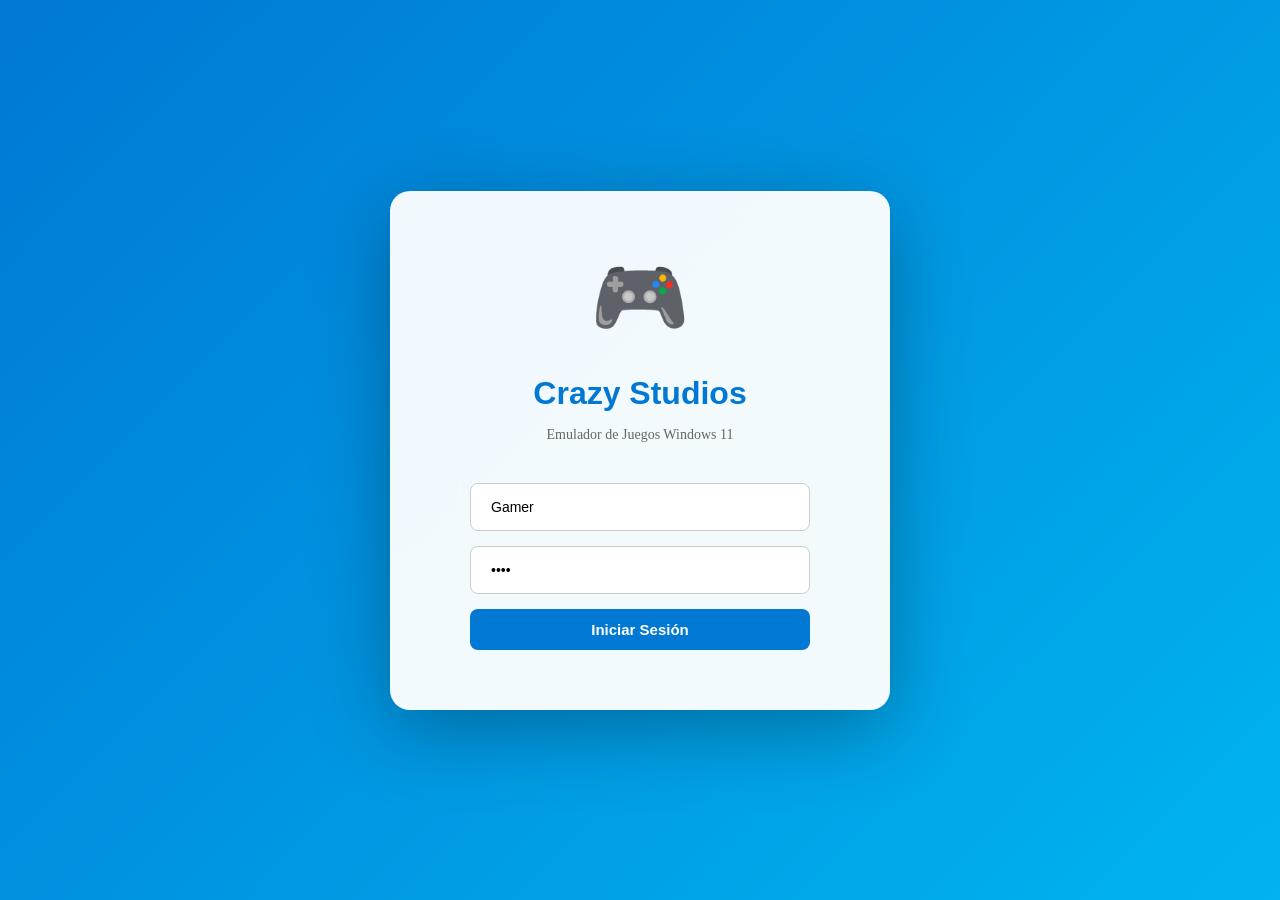
==== commit c39d2aba: "Crear interfaz completa Windows 11 con login, escritorio, menú inicio, ventanas, configuraciones y p" ====
--- a/index.html
+++ b/index.html
@@ -3,7 +3,7 @@
 <head>
     <meta charset="UTF-8">
     <meta name="viewport" content="width=device-width, initial-scale=1.0">
-    <title>Crazy Studios - Emulador de Juegos</title>
+    <title>Crazy Studios - Windows 11 Gaming Emulator</title>
     <link rel="stylesheet" href="https://cdnjs.cloudflare.com/ajax/libs/font-awesome/6.4.0/css/all.min.css">
     <style>
         * {
@@ -12,52 +12,47 @@
             box-sizing: border-box;
         }
 
-        :root {
-            --primary: #0078d4;
-            --primary-light: #1084d7;
-            --primary-dark: #106ebe;
-            --accent: #00b4ef;
-            --success: #00a86b;
-            --danger: #c42b1c;
-            --warning: #ffc107;
-            --dark: #1a1a1a;
-            --darker: #0f0f0f;
-            --light: #f3f3f3;
-            --border: #c4c4c4;
-            --shadow: 0 2px 8px rgba(0, 0, 0, 0.15);
-            --shadow-lg: 0 8px 32px rgba(0, 0, 0, 0.2);
-        }
-
-        html {
-            scroll-behavior: smooth;
-        }
-
-        body {
-            font-family: 'Segoe UI', Tahoma, Geneva, Verdana, sans-serif;
-            background: linear-gradient(135deg, #0d0d0d 0%, #1a1a1a 100%);
-            min-height: 100vh;
-            color: #333;
-            overflow-x: hidden;
-            background-attachment: fixed;
-        }
-
-        /* HEADER WINDOWS 11 STYLE */
-        header {
+        html, body {
+            width: 100%;
+            height: 100%;
+            overflow: hidden;
+        }
+
+        /* LOGIN SCREEN */
+        .login-screen {
+            width: 100%;
+            height: 100%;
+            background: linear-gradient(135deg, #0078d4 0%, #00b4ef 100%);
+            display: flex;
+            align-items: center;
+            justify-content: center;
+            position: fixed;
+            top: 0;
+            left: 0;
+            z-index: 9999;
+            animation: fadeIn 0.8s ease;
+        }
+
+        @keyframes fadeIn {
+            from { opacity: 0; }
+            to { opacity: 1; }
+        }
+
+        .login-container {
             background: rgba(255, 255, 255, 0.95);
-            backdrop-filter: blur(20px);
-            padding: 20px 40px;
-            border-bottom: 1px solid rgba(0, 0, 0, 0.06);
-            box-shadow: var(--shadow);
-            position: sticky;
-            top: 0;
-            z-index: 1000;
-            animation: slideDown 0.5s ease;
-        }
-
-        @keyframes slideDown {
+            backdrop-filter: blur(30px);
+            border-radius: 20px;
+            padding: 60px 80px;
+            box-shadow: 0 20px 80px rgba(0, 0, 0, 0.3);
+            text-align: center;
+            max-width: 500px;
+            animation: slideUp 0.8s ease;
+        }
+
+        @keyframes slideUp {
             from {
                 opacity: 0;
-                transform: translateY(-20px);
+                transform: translateY(50px);
             }
             to {
                 opacity: 1;
@@ -65,460 +60,634 @@
             }
         }
 
-        .header-content {
-            max-width: 1400px;
-            margin: 0 auto;
-            display: flex;
-            align-items: center;
+        .login-logo {
+            font-size: 80px;
+            margin-bottom: 30px;
+            animation: bounce 1s ease infinite;
+        }
+
+        @keyframes bounce {
+            0%, 100% { transform: translateY(0); }
+            50% { transform: translateY(-10px); }
+        }
+
+        .login-title {
+            font-size: 32px;
+            font-weight: 600;
+            color: #0078d4;
+            margin-bottom: 15px;
+            font-family: 'Segoe UI', sans-serif;
+        }
+
+        .login-subtitle {
+            color: #666;
+            font-size: 14px;
+            margin-bottom: 40px;
+        }
+
+        .login-input {
+            width: 100%;
+            padding: 15px 20px;
+            border: 1px solid #ccc;
+            border-radius: 8px;
+            font-size: 14px;
+            margin-bottom: 15px;
+            font-family: 'Segoe UI', sans-serif;
+            transition: all 0.3s ease;
+        }
+
+        .login-input:focus {
+            outline: none;
+            border-color: #0078d4;
+            box-shadow: 0 0 0 3px rgba(0, 120, 212, 0.1);
+        }
+
+        .login-btn {
+            width: 100%;
+            padding: 12px 20px;
+            background: #0078d4;
+            color: white;
+            border: none;
+            border-radius: 8px;
+            font-size: 15px;
+            font-weight: 600;
+            cursor: pointer;
+            transition: all 0.3s ease;
+            font-family: 'Segoe UI', sans-serif;
+        }
+
+        .login-btn:hover {
+            background: #106ebe;
+            transform: translateY(-2px);
+            box-shadow: 0 4px 12px rgba(0, 120, 212, 0.3);
+        }
+
+        .login-btn:active {
+            transform: translateY(0);
+        }
+
+        /* DESKTOP */
+        .desktop {
+            display: none;
+            width: 100%;
+            height: 100%;
+            background: linear-gradient(135deg, #1a1a2e 0%, #16213e 100%);
+            position: fixed;
+            top: 0;
+            left: 0;
+            overflow: hidden;
+            font-family: 'Segoe UI', sans-serif;
+        }
+
+        .desktop.active {
+            display: flex;
+            flex-direction: column;
+        }
+
+        /* MAIN CONTENT */
+        .desktop-main {
+            flex: 1;
+            overflow: hidden;
+            display: flex;
+            flex-direction: column;
+        }
+
+        /* TASKBAR */
+        .taskbar {
+            background: rgba(32, 32, 32, 0.95);
+            backdrop-filter: blur(20px);
+            height: 60px;
+            border-top: 1px solid rgba(255, 255, 255, 0.1);
+            display: flex;
+            align-items: center;
+            padding: 0 20px;
+            gap: 20px;
             justify-content: space-between;
-            gap: 30px;
-        }
-
-        .logo-section {
+        }
+
+        .taskbar-left {
             display: flex;
             align-items: center;
             gap: 15px;
         }
 
-        .logo {
+        .start-btn {
             width: 50px;
             height: 50px;
             background: linear-gradient(135deg, #0078d4 0%, #00b4ef 100%);
-            border-radius: 12px;
+            border: none;
+            border-radius: 8px;
+            cursor: pointer;
+            font-size: 24px;
             display: flex;
             align-items: center;
             justify-content: center;
-            font-size: 28px;
-            box-shadow: 0 4px 12px rgba(0, 120, 212, 0.3);
-            transition: transform 0.3s ease;
-        }
-
-        .logo:hover {
-            transform: scale(1.08) rotate(5deg);
-        }
-
-        .title-section h1 {
-            font-size: 28px;
-            font-weight: 600;
-            color: var(--primary);
-            letter-spacing: -0.5px;
-        }
-
-        .title-section p {
-            font-size: 13px;
-            color: #666;
-            margin-top: 2px;
-        }
-
-        .container {
-            max-width: 1400px;
-            margin: 0 auto;
-            padding: 40px 40px;
-        }
-
-        /* SEARCH BARS - Windows 11 Style */
-        .search-container {
-            display: grid;
-            grid-template-columns: 1fr 1fr;
-            gap: 20px;
-            margin-bottom: 50px;
-            animation: fadeIn 0.6s ease 0.2s both;
-        }
-
-        @keyframes fadeIn {
+            transition: all 0.3s ease;
+            color: white;
+            font-weight: bold;
+        }
+
+        .start-btn:hover {
+            background: linear-gradient(135deg, #106ebe 0%, #0095d4 100%);
+            transform: scale(1.05);
+        }
+
+        .taskbar-apps {
+            display: flex;
+            gap: 10px;
+            align-items: center;
+        }
+
+        .taskbar-icon {
+            width: 50px;
+            height: 50px;
+            background: rgba(255, 255, 255, 0.1);
+            border: none;
+            border-radius: 8px;
+            cursor: pointer;
+            font-size: 20px;
+            color: white;
+            transition: all 0.3s ease;
+            display: flex;
+            align-items: center;
+            justify-content: center;
+        }
+
+        .taskbar-icon:hover {
+            background: rgba(0, 120, 212, 0.3);
+            transform: scale(1.1);
+        }
+
+        .taskbar-right {
+            display: flex;
+            align-items: center;
+            gap: 10px;
+            margin-left: auto;
+        }
+
+        .system-tray {
+            display: flex;
+            gap: 8px;
+            align-items: center;
+            color: white;
+            font-size: 12px;
+        }
+
+        .system-tray-icon {
+            width: 40px;
+            height: 50px;
+            display: flex;
+            align-items: center;
+            justify-content: center;
+            cursor: pointer;
+            transition: all 0.3s ease;
+            font-size: 16px;
+            color: rgba(255, 255, 255, 0.7);
+        }
+
+        .system-tray-icon:hover {
+            color: white;
+        }
+
+        .time-display {
+            min-width: 80px;
+            text-align: right;
+        }
+
+        /* START MENU */
+        .start-menu {
+            position: fixed;
+            bottom: 70px;
+            left: 20px;
+            width: 600px;
+            max-height: 700px;
+            background: rgba(32, 32, 32, 0.98);
+            backdrop-filter: blur(30px);
+            border: 1px solid rgba(255, 255, 255, 0.1);
+            border-radius: 16px;
+            box-shadow: 0 20px 80px rgba(0, 0, 0, 0.5);
+            display: none;
+            z-index: 500;
+            overflow-y: auto;
+            animation: slideUpMenu 0.4s ease;
+        }
+
+        @keyframes slideUpMenu {
             from {
                 opacity: 0;
-                transform: translateY(10px);
+                transform: translateY(20px) scale(0.95);
             }
             to {
                 opacity: 1;
-                transform: translateY(0);
-            }
-        }
-
-        .search-bar, .duckgo-search {
-            background: rgba(255, 255, 255, 0.95);
+                transform: translateY(0) scale(1);
+            }
+        }
+
+        .start-menu.active {
+            display: block;
+        }
+
+        .start-menu-header {
+            padding: 20px;
+            border-bottom: 1px solid rgba(255, 255, 255, 0.1);
+        }
+
+        .start-menu-search {
+            width: 100%;
+            padding: 10px 15px;
+            background: rgba(255, 255, 255, 0.1);
+            border: 1px solid rgba(255, 255, 255, 0.2);
+            border-radius: 8px;
+            color: white;
+            font-size: 14px;
+            font-family: 'Segoe UI', sans-serif;
+        }
+
+        .start-menu-search::placeholder {
+            color: rgba(255, 255, 255, 0.5);
+        }
+
+        .start-menu-search:focus {
+            outline: none;
+            border-color: #0078d4;
+            box-shadow: 0 0 0 2px rgba(0, 120, 212, 0.2);
+        }
+
+        .start-menu-content {
+            padding: 20px;
+        }
+
+        .start-menu-section {
+            margin-bottom: 20px;
+        }
+
+        .start-menu-label {
+            font-size: 12px;
+            color: rgba(255, 255, 255, 0.6);
+            text-transform: uppercase;
+            letter-spacing: 1px;
+            margin-bottom: 10px;
+            font-weight: 600;
+        }
+
+        .start-menu-apps {
+            display: grid;
+            grid-template-columns: repeat(3, 1fr);
+            gap: 10px;
+        }
+
+        .start-menu-item {
+            background: rgba(255, 255, 255, 0.08);
+            border: 1px solid rgba(255, 255, 255, 0.1);
+            border-radius: 8px;
+            padding: 15px;
+            text-align: center;
+            cursor: pointer;
+            transition: all 0.3s ease;
+            color: white;
+        }
+
+        .start-menu-item:hover {
+            background: rgba(0, 120, 212, 0.3);
+            border-color: #0078d4;
+            transform: translateY(-2px);
+        }
+
+        .start-menu-item-icon {
+            font-size: 32px;
+            margin-bottom: 8px;
+        }
+
+        .start-menu-item-name {
+            font-size: 12px;
+            font-weight: 500;
+        }
+
+        /* GAMES WINDOW */
+        .games-window {
+            display: none;
+            position: fixed;
+            width: 90%;
+            height: 85%;
+            left: 50%;
+            top: 50%;
+            transform: translate(-50%, -50%);
+            background: rgba(240, 240, 240, 0.98);
             backdrop-filter: blur(20px);
-            border: 1px solid var(--border);
-            border-radius: 10px;
-            padding: 15px 20px;
-            box-shadow: var(--shadow);
-            transition: all 0.3s ease;
-        }
-
-        .search-bar:hover, .duckgo-search:hover {
-            border-color: var(--primary);
-            box-shadow: 0 4px 16px rgba(0, 120, 212, 0.15);
-        }
-
-        .search-label {
-            display: block;
+            border: 1px solid rgba(0, 0, 0, 0.1);
+            border-radius: 12px;
+            box-shadow: 0 20px 80px rgba(0, 0, 0, 0.3);
+            z-index: 400;
+            flex-direction: column;
+            animation: windowOpen 0.4s ease;
+        }
+
+        @keyframes windowOpen {
+            from {
+                opacity: 0;
+                transform: translate(-50%, -50%) scale(0.9);
+            }
+            to {
+                opacity: 1;
+                transform: translate(-50%, -50%) scale(1);
+            }
+        }
+
+        .games-window.active {
+            display: flex;
+        }
+
+        .window-header {
+            background: linear-gradient(90deg, #f3f3f3 0%, #e8e8e8 100%);
+            border-bottom: 1px solid rgba(0, 0, 0, 0.1);
+            padding: 12px 16px;
+            display: flex;
+            align-items: center;
+            justify-content: space-between;
+            border-radius: 12px 12px 0 0;
+            user-select: none;
+        }
+
+        .window-title {
+            font-size: 14px;
+            font-weight: 600;
+            color: #333;
+            flex: 1;
+            display: flex;
+            align-items: center;
+            gap: 8px;
+        }
+
+        .window-controls {
+            display: flex;
+            gap: 8px;
+        }
+
+        .window-btn {
+            width: 36px;
+            height: 32px;
+            border: none;
+            background: transparent;
+            cursor: pointer;
+            font-size: 16px;
+            color: #333;
+            border-radius: 4px;
+            transition: all 0.3s ease;
+            display: flex;
+            align-items: center;
+            justify-content: center;
+        }
+
+        .window-btn:hover {
+            background: rgba(0, 0, 0, 0.05);
+        }
+
+        .window-btn.close:hover {
+            background: #e81123;
+            color: white;
+        }
+
+        .window-content {
+            flex: 1;
+            overflow-y: auto;
+            overflow-x: hidden;
+        }
+
+        /* GAMES CONTENT */
+        .games-container {
+            padding: 30px;
+        }
+
+        .search-box {
+            display: flex;
+            gap: 15px;
+            margin-bottom: 40px;
+        }
+
+        .search-input {
+            flex: 1;
+            padding: 10px 15px;
+            border: 1px solid #ccc;
+            border-radius: 8px;
+            font-size: 13px;
+            font-family: 'Segoe UI', sans-serif;
+        }
+
+        .search-input:focus {
+            outline: none;
+            border-color: #0078d4;
+            box-shadow: 0 0 0 2px rgba(0, 120, 212, 0.1);
+        }
+
+        .search-btn {
+            padding: 10px 20px;
+            background: #0078d4;
+            color: white;
+            border: none;
+            border-radius: 8px;
+            cursor: pointer;
+            font-weight: 600;
+            transition: all 0.3s ease;
+        }
+
+        .search-btn:hover {
+            background: #106ebe;
+        }
+
+        .games-section {
+            margin-bottom: 50px;
+        }
+
+        .section-title {
+            font-size: 18px;
+            font-weight: 600;
+            color: #333;
+            margin-bottom: 20px;
+            padding-bottom: 10px;
+            border-bottom: 2px solid #e0e0e0;
+        }
+
+        .games-grid {
+            display: grid;
+            grid-template-columns: repeat(auto-fill, minmax(180px, 1fr));
+            gap: 15px;
+        }
+
+        .game-tile {
+            background: white;
+            border: 1px solid #e0e0e0;
+            border-radius: 8px;
+            overflow: hidden;
+            cursor: pointer;
+            transition: all 0.3s ease;
+            box-shadow: 0 2px 8px rgba(0, 0, 0, 0.08);
+        }
+
+        .game-tile:hover {
+            transform: translateY(-4px);
+            box-shadow: 0 8px 20px rgba(0, 120, 212, 0.2);
+            border-color: #0078d4;
+        }
+
+        .game-tile-image {
+            width: 100%;
+            height: 140px;
+            background: linear-gradient(135deg, #0078d4 0%, #00b4ef 100%);
+            display: flex;
+            align-items: center;
+            justify-content: center;
+            font-size: 48px;
+        }
+
+        .game-tile-info {
+            padding: 12px;
+        }
+
+        .game-tile-name {
+            font-size: 13px;
+            font-weight: 600;
+            color: #333;
+            margin-bottom: 4px;
+        }
+
+        .game-tile-desc {
+            font-size: 11px;
+            color: #666;
+            line-height: 1.4;
+            margin-bottom: 8px;
+        }
+
+        .game-tile-btn {
+            width: 100%;
+            padding: 6px;
+            background: #0078d4;
+            color: white;
+            border: none;
+            border-radius: 4px;
             font-size: 12px;
             font-weight: 600;
-            color: var(--primary);
-            text-transform: uppercase;
-            letter-spacing: 0.5px;
-            margin-bottom: 10px;
-        }
-
-        .search-bar input, .duckgo-input-container input {
-            width: 100%;
-            padding: 10px 15px;
-            border: 1px solid var(--border);
-            border-radius: 8px;
-            font-size: 14px;
-            font-family: 'Segoe UI', sans-serif;
-            background: #f9f9f9;
+            cursor: pointer;
+            transition: all 0.3s ease;
+        }
+
+        .game-tile-btn:hover {
+            background: #106ebe;
+        }
+
+        /* SETTINGS */
+        .settings-window {
+            display: none;
+            position: fixed;
+            width: 600px;
+            height: 650px;
+            left: 50%;
+            top: 50%;
+            transform: translate(-50%, -50%);
+            background: rgba(240, 240, 240, 0.98);
+            backdrop-filter: blur(20px);
+            border: 1px solid rgba(0, 0, 0, 0.1);
+            border-radius: 12px;
+            box-shadow: 0 20px 80px rgba(0, 0, 0, 0.3);
+            z-index: 400;
+            flex-direction: column;
+            animation: windowOpen 0.4s ease;
+        }
+
+        .settings-window.active {
+            display: flex;
+        }
+
+        .settings-content {
+            flex: 1;
+            overflow-y: auto;
+            padding: 20px;
+        }
+
+        .settings-group {
+            margin-bottom: 30px;
+        }
+
+        .settings-group-title {
+            font-size: 16px;
+            font-weight: 600;
             color: #333;
-            transition: all 0.3s ease;
-        }
-
-        .search-bar input:focus, .duckgo-input-container input:focus {
-            outline: none;
+            margin-bottom: 15px;
+            padding-bottom: 10px;
+            border-bottom: 1px solid #e0e0e0;
+        }
+
+        .settings-item {
+            display: flex;
+            align-items: center;
+            justify-content: space-between;
+            padding: 10px 0;
+            border-bottom: 1px solid #f0f0f0;
+        }
+
+        .settings-label {
+            font-size: 13px;
+            color: #333;
+        }
+
+        .toggle-switch {
+            width: 50px;
+            height: 26px;
+            background: #ccc;
+            border: none;
+            border-radius: 13px;
+            cursor: pointer;
+            position: relative;
+            transition: all 0.3s ease;
+        }
+
+        .toggle-switch.active {
+            background: #0078d4;
+        }
+
+        .toggle-switch::after {
+            content: '';
+            position: absolute;
+            width: 22px;
+            height: 22px;
             background: white;
-            border-color: var(--primary);
-            box-shadow: 0 0 0 3px rgba(0, 120, 212, 0.1);
-        }
-
-        .search-bar input::placeholder, .duckgo-input-container input::placeholder {
-            color: #999;
-        }
-
-        .duckgo-input-container {
-            position: relative;
-            display: flex;
-            align-items: center;
-        }
-
-        .duckgo-search-btn {
-            position: absolute;
-            right: 5px;
-            background: var(--primary);
+            border-radius: 50%;
+            top: 2px;
+            left: 2px;
+            transition: all 0.3s ease;
+        }
+
+        .toggle-switch.active::after {
+            left: 26px;
+        }
+
+        /* FULLSCREEN BUTTON */
+        .fullscreen-btn {
+            position: fixed;
+            bottom: 20px;
+            right: 20px;
+            width: 50px;
+            height: 50px;
+            background: #0078d4;
             color: white;
             border: none;
-            padding: 8px 16px;
-            border-radius: 6px;
+            border-radius: 50%;
             cursor: pointer;
-            font-size: 13px;
-            font-weight: 600;
-            transition: all 0.3s ease;
-            display: flex;
-            align-items: center;
-            gap: 6px;
-        }
-
-        .duckgo-search-btn:hover {
-            background: var(--primary-light);
-            transform: translateY(-1px);
+            font-size: 20px;
+            z-index: 600;
+            display: flex;
+            align-items: center;
+            justify-content: center;
             box-shadow: 0 4px 12px rgba(0, 120, 212, 0.3);
-        }
-
-        .duckgo-search-btn:active {
-            transform: translateY(0);
-        }
-
-        /* SECTIONS */
-        .section {
-            margin-bottom: 80px;
-            animation: fadeIn 0.6s ease;
-        }
-
-        .section-header {
-            display: flex;
-            align-items: center;
-            gap: 15px;
-            margin-bottom: 30px;
-            padding-bottom: 15px;
-            border-bottom: 2px solid var(--border);
-        }
-
-        .section-icon {
-            font-size: 32px;
-            color: var(--primary);
-        }
-
-        .section-title {
-            font-size: 24px;
-            font-weight: 600;
-            color: #1a1a1a;
-            letter-spacing: -0.5px;
-        }
-
-        .section-subtitle {
-            font-size: 13px;
-            color: #666;
-            margin-left: auto;
-            font-weight: 500;
-        }
-
-        /* GAMES GRID */
-        .games-grid {
-            display: grid;
-            grid-template-columns: repeat(auto-fill, minmax(280px, 1fr));
-            gap: 20px;
-            margin-top: 20px;
-        }
-
-        .game-card {
-            background: rgba(255, 255, 255, 0.95);
-            backdrop-filter: blur(20px);
-            border: 1px solid var(--border);
-            border-radius: 12px;
-            overflow: hidden;
-            cursor: pointer;
-            transition: all 0.3s ease;
-            box-shadow: var(--shadow);
-            display: flex;
-            flex-direction: column;
-        }
-
-        .game-card:hover {
-            border-color: var(--primary);
-            transform: translateY(-8px);
-            box-shadow: 0 16px 40px rgba(0, 120, 212, 0.2);
-        }
-
-        .game-card:active {
-            transform: translateY(-4px);
-        }
-
-        .game-image {
-            width: 100%;
-            height: 200px;
-            background: linear-gradient(135deg, var(--primary) 0%, var(--accent) 100%);
-            display: flex;
-            align-items: center;
-            justify-content: center;
-            font-size: 64px;
-            position: relative;
-            overflow: hidden;
-        }
-
-        .game-image::after {
-            content: '';
-            position: absolute;
-            inset: 0;
-            background: url('data:image/svg+xml,<svg xmlns="http://www.w3.org/2000/svg" viewBox="0 0 100 100"><circle cx="20" cy="20" r="1" fill="white" opacity="0.1"/><circle cx="50" cy="50" r="1" fill="white" opacity="0.1"/><circle cx="80" cy="80" r="1" fill="white" opacity="0.1"/></svg>');
-            opacity: 0.2;
-        }
-
-        .game-info {
-            padding: 20px;
-            flex: 1;
-            display: flex;
-            flex-direction: column;
-        }
-
-        .game-info h3 {
-            font-size: 16px;
-            font-weight: 600;
-            color: #1a1a1a;
-            margin-bottom: 8px;
-        }
-
-        .game-info p {
-            color: #666;
-            font-size: 13px;
-            line-height: 1.5;
-            margin-bottom: 15px;
-            flex: 1;
-        }
-
-        .game-footer {
-            display: flex;
-            align-items: center;
-            justify-content: space-between;
-            gap: 10px;
-        }
-
-        .emulator-badge {
-            display: inline-flex;
-            align-items: center;
-            gap: 5px;
-            background: rgba(0, 120, 212, 0.1);
-            color: var(--primary);
-            padding: 4px 10px;
-            border-radius: 6px;
-            font-size: 11px;
-            font-weight: 600;
-            text-transform: uppercase;
-            letter-spacing: 0.3px;
-        }
-
-        .play-btn {
-            background: var(--primary);
-            color: white;
-            border: none;
-            padding: 8px 16px;
-            border-radius: 6px;
-            cursor: pointer;
-            font-size: 13px;
-            font-weight: 600;
-            transition: all 0.3s ease;
-            display: flex;
-            align-items: center;
-            gap: 6px;
-            justify-content: center;
-            white-space: nowrap;
-        }
-
-        .play-btn:hover {
-            background: var(--primary-light);
-            transform: translateY(-2px);
-            box-shadow: 0 4px 12px rgba(0, 120, 212, 0.3);
-        }
-
-        .play-btn:active {
-            transform: translateY(0);
-        }
-
-        /* MODAL */
-        .modal {
-            display: none;
-            position: fixed;
-            z-index: 2000;
-            left: 0;
-            top: 0;
-            width: 100%;
-            height: 100%;
-            background: rgba(0, 0, 0, 0.6);
-            backdrop-filter: blur(4px);
-            animation: fadeIn 0.3s ease;
-        }
-
-        .modal-content {
-            background: white;
-            margin: 5% auto;
-            padding: 30px;
-            border-radius: 16px;
-            max-width: 90%;
-            max-height: 85vh;
-            overflow-y: auto;
-            box-shadow: 0 20px 60px rgba(0, 0, 0, 0.3);
-            animation: slideUp 0.3s ease;
-        }
-
-        @keyframes slideUp {
-            from {
-                opacity: 0;
-                transform: translateY(30px);
-            }
-            to {
-                opacity: 1;
-                transform: translateY(0);
-            }
-        }
-
-        .modal-header {
-            display: flex;
-            align-items: center;
-            justify-content: space-between;
-            margin-bottom: 20px;
-            padding-bottom: 15px;
-            border-bottom: 1px solid var(--border);
-        }
-
-        .game-title {
-            color: var(--primary);
-            font-size: 24px;
-            font-weight: 600;
-            margin: 0;
-        }
-
-        .close {
-            background: transparent;
-            border: none;
-            font-size: 28px;
-            cursor: pointer;
-            color: #666;
-            width: 40px;
-            height: 40px;
-            display: flex;
-            align-items: center;
-            justify-content: center;
-            border-radius: 8px;
-            transition: all 0.3s ease;
-        }
-
-        .close:hover {
-            background: #f0f0f0;
-            color: var(--danger);
-        }
-
-        .game-iframe {
-            width: 100%;
-            height: 600px;
-            border: 1px solid var(--border);
-            border-radius: 10px;
-            margin-top: 20px;
-        }
-
-        .modal-info {
-            color: #666;
-            font-size: 13px;
-            margin-top: 15px;
-            padding: 12px 15px;
-            background: #f9f9f9;
-            border-radius: 8px;
-            border-left: 3px solid var(--primary);
-        }
-
-        .modal-info a {
-            color: var(--primary);
-            text-decoration: none;
-            font-weight: 600;
-        }
-
-        .modal-info a:hover {
-            text-decoration: underline;
-        }
-
-        /* EMPTY STATE */
-        .no-results {
-            text-align: center;
-            padding: 60px 20px;
-            color: #999;
-        }
-
-        .no-results-icon {
-            font-size: 64px;
-            margin-bottom: 20px;
-            opacity: 0.5;
-        }
-
-        .no-results p {
-            font-size: 16px;
-            font-weight: 500;
-        }
-
-        .empty-section {
-            display: none;
-        }
-
-        /* FOOTER */
-        footer {
-            background: rgba(255, 255, 255, 0.95);
-            backdrop-filter: blur(20px);
-            padding: 40px;
-            margin-top: 80px;
-            border-top: 1px solid var(--border);
-            text-align: center;
-        }
-
-        footer p {
-            color: #666;
-            font-size: 13px;
-            margin: 0;
-        }
-
-        footer a {
-            color: var(--primary);
-            text-decoration: none;
-            font-weight: 600;
-        }
-
-        footer a:hover {
-            text-decoration: underline;
+            transition: all 0.3s ease;
+        }
+
+        .fullscreen-btn:hover {
+            transform: scale(1.1);
+            box-shadow: 0 6px 20px rgba(0, 120, 212, 0.4);
+        }
+
+        .fullscreen-btn:active {
+            transform: scale(0.95);
         }
 
         /* SCROLLBAR */
@@ -527,480 +696,407 @@
         }
 
         ::-webkit-scrollbar-track {
-            background: transparent;
+            background: #f0f0f0;
         }
 
         ::-webkit-scrollbar-thumb {
-            background: var(--border);
+            background: #ccc;
             border-radius: 5px;
         }
 
         ::-webkit-scrollbar-thumb:hover {
-            background: var(--primary);
+            background: #999;
         }
 
         /* RESPONSIVE */
         @media (max-width: 1024px) {
-            .header-content {
-                flex-direction: column;
-                gap: 15px;
-            }
-
-            .header-content > * {
-                width: 100%;
-            }
-
-            .container {
-                padding: 30px 20px;
-            }
-
-            .search-container {
-                grid-template-columns: 1fr;
+            .start-menu {
+                width: 500px;
+                left: 10px;
             }
 
             .games-grid {
-                grid-template-columns: repeat(auto-fill, minmax(220px, 1fr));
-                gap: 15px;
-            }
-
-            .game-image {
-                height: 150px;
-                font-size: 48px;
+                grid-template-columns: repeat(auto-fill, minmax(150px, 1fr));
+            }
+
+            .settings-window {
+                width: 90%;
+                height: 90%;
             }
         }
 
         @media (max-width: 640px) {
-            header {
-                padding: 15px 20px;
-            }
-
-            .logo-section {
-                gap: 10px;
-            }
-
-            .logo {
+            .taskbar {
+                height: 50px;
+                padding: 0 10px;
+            }
+
+            .start-btn {
                 width: 40px;
                 height: 40px;
-                font-size: 20px;
-            }
-
-            .title-section h1 {
-                font-size: 20px;
-            }
-
-            .container {
-                padding: 20px 15px;
+                font-size: 18px;
+            }
+
+            .taskbar-icon {
+                width: 40px;
+                height: 40px;
+                font-size: 16px;
+            }
+
+            .start-menu {
+                width: calc(100% - 20px);
+                max-width: 400px;
+            }
+
+            .games-window {
+                width: 95%;
+                height: 90%;
+            }
+
+            .games-container {
+                padding: 15px;
             }
 
             .games-grid {
-                grid-template-columns: 1fr;
-            }
-
-            .section-header {
-                flex-direction: column;
-                align-items: flex-start;
-            }
-
-            .section-subtitle {
-                margin-left: 0;
-            }
-
-            .game-iframe {
-                height: 400px;
-            }
-
-            .modal-content {
-                margin: 30% auto;
-                padding: 20px;
+                grid-template-columns: repeat(auto-fill, minmax(120px, 1fr));
+                gap: 10px;
             }
         }
     </style>
 </head>
 <body>
-    <!-- HEADER -->
-    <header>
-        <div class="header-content">
-            <div class="logo-section">
-                <div class="logo">🎮</div>
-                <div class="title-section">
-                    <h1>CRAZY STUDIOS</h1>
-                    <p>Emulador de Juegos Premium</p>
+    <!-- LOGIN SCREEN -->
+    <div class="login-screen" id="loginScreen">
+        <div class="login-container">
+            <div class="login-logo">🎮</div>
+            <h1 class="login-title">Crazy Studios</h1>
+            <p class="login-subtitle">Emulador de Juegos Windows 11</p>
+            <input type="text" class="login-input" id="username" placeholder="Usuario" value="Gamer">
+            <input type="password" class="login-input" id="password" placeholder="Contraseña" value="1234">
+            <button class="login-btn" onclick="login()">Iniciar Sesión</button>
+        </div>
+    </div>
+
+    <!-- DESKTOP -->
+    <div class="desktop" id="desktop">
+        <!-- MAIN CONTENT -->
+        <div class="desktop-main"></div>
+
+        <!-- TASKBAR -->
+        <div class="taskbar">
+            <div class="taskbar-left">
+                <button class="start-btn" onclick="toggleStartMenu()">⊞</button>
+                <button class="taskbar-icon" onclick="openGamesWindow()" title="Juegos">
+                    <i class="fas fa-gamepad"></i>
+                </button>
+                <button class="taskbar-icon" title="Navegador">
+                    <i class="fas fa-globe"></i>
+                </button>
+            </div>
+            <div class="taskbar-right">
+                <div class="system-tray">
+                    <div class="system-tray-icon" onclick="openSettings()" title="Configuración">
+                        <i class="fas fa-cog"></i>
+                    </div>
+                    <div class="system-tray-icon" title="Volumen">
+                        <i class="fas fa-volume-up"></i>
+                    </div>
+                    <div class="system-tray-icon" title="Wi-Fi">
+                        <i class="fas fa-wifi"></i>
+                    </div>
+                    <div class="time-display" id="timeDisplay">22:30</div>
                 </div>
             </div>
         </div>
-    </header>
-
-    <!-- MAIN CONTENT -->
-    <div class="container">
-        <!-- SEARCH BARS -->
-        <div class="search-container">
-            <div class="search-bar">
-                <label class="search-label">🔍 Buscar Juegos</label>
-                <input type="text" id="searchInput" placeholder="Escribe para filtrar...">
+
+        <!-- START MENU -->
+        <div class="start-menu" id="startMenu">
+            <div class="start-menu-header">
+                <input type="text" class="start-menu-search" placeholder="Escribe para buscar...">
             </div>
-            <div class="duckgo-search">
-                <label class="search-label">🦆 Buscar en DuckDuckGo</label>
-                <div class="duckgo-input-container">
-                    <input type="text" id="duckgoInput" placeholder="Busca en toda la web...">
-                    <button class="duckgo-search-btn" onclick="searchDuckGo()">
-                        <i class="fas fa-search"></i> Buscar
-                    </button>
+            <div class="start-menu-content">
+                <div class="start-menu-section">
+                    <div class="start-menu-label">Fijado</div>
+                    <div class="start-menu-apps">
+                        <div class="start-menu-item" onclick="openGamesWindow(); toggleStartMenu();">
+                            <div class="start-menu-item-icon">🎮</div>
+                            <div class="start-menu-item-name">Juegos</div>
+                        </div>
+                        <div class="start-menu-item" onclick="openSettings(); toggleStartMenu();">
+                            <div class="start-menu-item-icon">⚙️</div>
+                            <div class="start-menu-item-name">Configuración</div>
+                        </div>
+                        <div class="start-menu-item">
+                            <div class="start-menu-item-icon">🌐</div>
+                            <div class="start-menu-item-name">Navegador</div>
+                        </div>
+                    </div>
                 </div>
             </div>
         </div>
-
-        <!-- JUEGOS CLÁSICOS -->
-        <section class="section">
-            <div class="section-header">
-                <span class="section-icon">🕹️</span>
-                <h2 class="section-title">Juegos Clásicos</h2>
-                <span class="section-subtitle" id="classicCount">0 juegos</span>
+    </div>
+
+    <!-- GAMES WINDOW -->
+    <div class="games-window" id="gamesWindow">
+        <div class="window-header">
+            <div class="window-title">
+                <i class="fas fa-gamepad"></i>
+                Juegos - Crazy Studios
             </div>
-            <div class="games-grid" id="classicGames"></div>
-            <div class="empty-section no-results" id="classicEmpty">
-                <div class="no-results-icon">🔍</div>
-                <p>No se encontraron juegos clásicos</p>
-            </div>
-        </section>
-
-        <!-- JUEGOS MODERNOS -->
-        <section class="section">
-            <div class="section-header">
-                <span class="section-icon">🚀</span>
-                <h2 class="section-title">Juegos Modernos</h2>
-                <span class="section-subtitle" id="modernCount">0 juegos</span>
-            </div>
-            <div class="games-grid" id="modernGames"></div>
-            <div class="empty-section no-results" id="modernEmpty">
-                <div class="no-results-icon">🔍</div>
-                <p>No se encontraron juegos modernos</p>
-            </div>
-        </section>
-
-        <!-- JUEGOS ONLINE -->
-        <section class="section">
-            <div class="section-header">
-                <span class="section-icon">🌐</span>
-                <h2 class="section-title">Juegos Online (Now.gg)</h2>
-                <span class="section-subtitle" id="onlineCount">0 juegos</span>
-            </div>
-            <div class="games-grid" id="onlineGames"></div>
-            <div class="empty-section no-results" id="onlineEmpty">
-                <div class="no-results-icon">🔍</div>
-                <p>No se encontraron juegos online</p>
-            </div>
-        </section>
-    </div>
-
-    <!-- MODAL -->
-    <div id="gameModal" class="modal">
-        <div class="modal-content">
-            <div class="modal-header">
-                <h2 class="game-title" id="modalTitle">Título del Juego</h2>
-                <button class="close" onclick="closeGame()">
+            <div class="window-controls">
+                <button class="window-btn" onclick="minimizeWindow('gamesWindow')">
+                    <i class="fas fa-minus"></i>
+                </button>
+                <button class="window-btn" onclick="maximizeWindow('gamesWindow')">
+                    <i class="fas fa-square"></i>
+                </button>
+                <button class="window-btn close" onclick="closeWindow('gamesWindow')">
                     <i class="fas fa-times"></i>
                 </button>
             </div>
-            <div id="gameContainer"></div>
+        </div>
+        <div class="window-content">
+            <div class="games-container">
+                <div class="search-box">
+                    <input type="text" class="search-input" id="gamesSearch" placeholder="Buscar juegos...">
+                    <button class="search-btn" onclick="searchGames()">Buscar</button>
+                </div>
+
+                <!-- JUEGOS CLÁSICOS -->
+                <div class="games-section">
+                    <div class="section-title">🕹️ Juegos Clásicos</div>
+                    <div class="games-grid" id="classicGames"></div>
+                </div>
+
+                <!-- JUEGOS MODERNOS -->
+                <div class="games-section">
+                    <div class="section-title">🚀 Juegos Modernos</div>
+                    <div class="games-grid" id="modernGames"></div>
+                </div>
+
+                <!-- JUEGOS ONLINE -->
+                <div class="games-section">
+                    <div class="section-title">🌐 Juegos Online (Now.gg)</div>
+                    <div class="games-grid" id="onlineGames"></div>
+                </div>
+            </div>
         </div>
     </div>
 
-    <!-- FOOTER -->
-    <footer>
-        <p>&copy; 2024 <strong>Crazy Studios</strong> - Emulador de Juegos Premium | Diseño Windows 11</p>
-    </footer>
+    <!-- SETTINGS WINDOW -->
+    <div class="settings-window" id="settingsWindow">
+        <div class="window-header">
+            <div class="window-title">
+                <i class="fas fa-cog"></i>
+                Configuración
+            </div>
+            <div class="window-controls">
+                <button class="window-btn close" onclick="closeWindow('settingsWindow')">
+                    <i class="fas fa-times"></i>
+                </button>
+            </div>
+        </div>
+        <div class="settings-content">
+            <div class="settings-group">
+                <div class="settings-group-title">Pantalla</div>
+                <div class="settings-item">
+                    <span class="settings-label">Brillo</span>
+                    <input type="range" min="0" max="100" value="80" style="width: 100px;">
+                </div>
+                <div class="settings-item">
+                    <span class="settings-label">Modo Oscuro</span>
+                    <button class="toggle-switch"></button>
+                </div>
+            </div>
+
+            <div class="settings-group">
+                <div class="settings-group-title">Audio</div>
+                <div class="settings-item">
+                    <span class="settings-label">Volumen</span>
+                    <input type="range" min="0" max="100" value="70" style="width: 100px;">
+                </div>
+                <div class="settings-item">
+                    <span class="settings-label">Sonido del Sistema</span>
+                    <button class="toggle-switch active"></button>
+                </div>
+            </div>
+
+            <div class="settings-group">
+                <div class="settings-group-title">Sistema</div>
+                <div class="settings-item">
+                    <span class="settings-label">Notificaciones</span>
+                    <button class="toggle-switch active"></button>
+                </div>
+                <div class="settings-item">
+                    <span class="settings-label">Actualizaciones Automáticas</span>
+                    <button class="toggle-switch active"></button>
+                </div>
+            </div>
+        </div>
+    </div>
+
+    <!-- FULLSCREEN BUTTON -->
+    <button class="fullscreen-btn" onclick="toggleFullscreen()" title="Pantalla Completa">
+        <i class="fas fa-expand"></i>
+    </button>
 
     <script>
         const games = {
             classic: [
-                {
-                    id: 1,
-                    name: 'Pac-Man',
-                    emoji: '👾',
-                    category: 'classic',
-                    description: 'El clásico juego de arcade que revolucionó la industria de los videojuegos',
-                    url: 'https://phasergames.com/pacman/'
-                },
-                {
-                    id: 2,
-                    name: 'Snake',
-                    emoji: '🐍',
-                    category: 'classic',
-                    description: 'El legendario juego de la serpiente de los años 90',
-                    url: 'https://www.playsnake.org/'
-                },
-                {
-                    id: 3,
-                    name: 'Tetris',
-                    emoji: '🧱',
-                    category: 'classic',
-                    description: 'Encaja las piezas perfectamente y alcanza el máximo puntaje',
-                    url: 'https://tetris.com/'
-                },
-                {
-                    id: 4,
-                    name: 'Space Invaders',
-                    emoji: '👽',
-                    category: 'classic',
-                    description: 'Defiende la tierra de los invasores alienígenas',
-                    url: 'https://phasergames.com/spaceinvaders/'
-                },
-                {
-                    id: 5,
-                    name: 'The Legend of Zelda',
-                    emoji: '🗡️',
-                    category: 'classic',
-                    description: 'La aventura épica de Link en el reino de Hyrule',
-                    url: 'https://classicgames.online/'
-                },
-                {
-                    id: 6,
-                    name: 'Dino Runner',
-                    emoji: '🦕',
-                    category: 'classic',
-                    description: 'Corre como el dinosaurio Chrome sin conexión a internet',
-                    url: 'https://chromedino.com/'
-                }
+                { name: 'Pac-Man', emoji: '👾', desc: 'Clásico Arcade', url: 'https://phasergames.com/pacman/' },
+                { name: 'Snake', emoji: '🐍', desc: 'Juego Retro', url: 'https://www.playsnake.org/' },
+                { name: 'Tetris', emoji: '🧱', desc: 'Bloques', url: 'https://tetris.com/' },
+                { name: 'Space Invaders', emoji: '👽', desc: 'Disparos', url: 'https://phasergames.com/spaceinvaders/' },
+                { name: 'The Legend of Zelda', emoji: '🗡️', desc: 'Aventura', url: 'https://classicgames.online/' },
+                { name: 'Dino Runner', emoji: '🦕', desc: 'Carreras', url: 'https://chromedino.com/' }
             ],
             modern: [
-                {
-                    id: 7,
-                    name: 'Minecraft',
-                    emoji: '⛏️',
-                    category: 'modern',
-                    description: 'Construye y explora mundos infinitos llenos de posibilidades',
-                    url: 'https://www.minecraft.net/'
-                },
-                {
-                    id: 8,
-                    name: '2048',
-                    emoji: '🔢',
-                    category: 'modern',
-                    description: 'Combina números inteligentemente para llegar a 2048',
-                    url: 'https://2048game.com/'
-                },
-                {
-                    id: 9,
-                    name: 'Flappy Bird',
-                    emoji: '🐦',
-                    category: 'modern',
-                    description: 'El juego más adictivo de los últimos años',
-                    url: 'https://flappybird.io/'
-                },
-                {
-                    id: 10,
-                    name: 'Portal',
-                    emoji: '🌀',
-                    category: 'modern',
-                    description: 'Resuelve puzles complejos utilizando portales',
-                    url: 'https://www.portalhq.com/'
-                },
-                {
-                    id: 11,
-                    name: 'Geometry Dash',
-                    emoji: '🟨',
-                    category: 'modern',
-                    description: 'Juego de ritmo adictivo y desafiante',
-                    url: 'https://geometrydash.io/'
-                },
-                {
-                    id: 12,
-                    name: 'Subway Surfers',
-                    emoji: '🚇',
-                    category: 'modern',
-                    description: 'Corre y esquiva obstáculos en el metro infinito',
-                    url: 'https://subwaysurfersplay.org/'
-                }
+                { name: 'Minecraft', emoji: '⛏️', desc: 'Construcción', url: 'https://www.minecraft.net/' },
+                { name: '2048', emoji: '🔢', desc: 'Números', url: 'https://2048game.com/' },
+                { name: 'Flappy Bird', emoji: '🐦', desc: 'Acción', url: 'https://flappybird.io/' },
+                { name: 'Portal', emoji: '🌀', desc: 'Puzles', url: 'https://www.portalhq.com/' },
+                { name: 'Geometry Dash', emoji: '🟨', desc: 'Ritmo', url: 'https://geometrydash.io/' },
+                { name: 'Subway Surfers', emoji: '🚇', desc: 'Carreras', url: 'https://subwaysurfersplay.org/' }
             ],
             online: [
-                {
-                    id: 13,
-                    name: 'Roblox',
-                    emoji: '🟥',
-                    category: 'online',
-                    description: 'La plataforma de juegos online más popular del mundo',
-                    url: 'https://now.gg/play/roblox/49513',
-                    isEmulated: true
-                },
-                {
-                    id: 14,
-                    name: 'Among Us',
-                    emoji: '👥',
-                    category: 'online',
-                    description: 'Encuentra al impostor entre tus amigos',
-                    url: 'https://now.gg/play/among-us/40000',
-                    isEmulated: true
-                },
-                {
-                    id: 15,
-                    name: 'Fortnite',
-                    emoji: '🎯',
-                    category: 'online',
-                    description: 'Battle royale multijugador en línea',
-                    url: 'https://now.gg/play/fortnite/4131',
-                    isEmulated: true
-                },
-                {
-                    id: 16,
-                    name: 'League of Legends',
-                    emoji: '⚔️',
-                    category: 'online',
-                    description: 'El MOBA más popular del mundo',
-                    url: 'https://now.gg/play/league-of-legends/1486',
-                    isEmulated: true
-                },
-                {
-                    id: 17,
-                    name: 'PUBG Mobile',
-                    emoji: '🔫',
-                    category: 'online',
-                    description: 'Battle royale multijugador extremo',
-                    url: 'https://now.gg/play/pubg-mobile/22601',
-                    isEmulated: true
-                },
-                {
-                    id: 18,
-                    name: 'Call of Duty Mobile',
-                    emoji: '🎮',
-                    category: 'online',
-                    description: 'FPS acción multijugador en tu navegador',
-                    url: 'https://now.gg/play/call-of-duty-mobile/5353',
-                    isEmulated: true
-                }
+                { name: 'Roblox', emoji: '🟥', desc: 'Multijugador', url: 'https://now.gg/play/roblox/49513', emulated: true },
+                { name: 'Among Us', emoji: '👥', desc: 'Social', url: 'https://now.gg/play/among-us/40000', emulated: true },
+                { name: 'Fortnite', emoji: '🎯', desc: 'Battle Royale', url: 'https://now.gg/play/fortnite/4131', emulated: true },
+                { name: 'League of Legends', emoji: '⚔️', desc: 'MOBA', url: 'https://now.gg/play/league-of-legends/1486', emulated: true },
+                { name: 'PUBG Mobile', emoji: '🔫', desc: 'Battle Royale', url: 'https://now.gg/play/pubg-mobile/22601', emulated: true },
+                { name: 'Call of Duty', emoji: '🎮', desc: 'FPS', url: 'https://now.gg/play/call-of-duty-mobile/5353', emulated: true }
             ]
         };
 
+        function login() {
+            const username = document.getElementById('username').value;
+            if (username.trim()) {
+                document.getElementById('loginScreen').style.display = 'none';
+                document.getElementById('desktop').classList.add('active');
+                updateTime();
+                setInterval(updateTime, 60000);
+            }
+        }
+
+        function updateTime() {
+            const now = new Date();
+            const hours = String(now.getHours()).padStart(2, '0');
+            const minutes = String(now.getMinutes()).padStart(2, '0');
+            document.getElementById('timeDisplay').textContent = `${hours}:${minutes}`;
+        }
+
+        function toggleStartMenu() {
+            document.getElementById('startMenu').classList.toggle('active');
+        }
+
+        function openGamesWindow() {
+            document.getElementById('gamesWindow').classList.add('active');
+            renderGames();
+            document.getElementById('startMenu').classList.remove('active');
+        }
+
+        function openSettings() {
+            document.getElementById('settingsWindow').classList.add('active');
+            document.getElementById('startMenu').classList.remove('active');
+        }
+
+        function closeWindow(id) {
+            document.getElementById(id).classList.remove('active');
+        }
+
+        function minimizeWindow(id) {
+            document.getElementById(id).style.display = 'none';
+        }
+
+        function maximizeWindow(id) {
+            const window = document.getElementById(id);
+            if (window.style.width === '100%') {
+                window.style.width = '90%';
+                window.style.height = '85%';
+            } else {
+                window.style.width = '100%';
+                window.style.height = '100%';
+                window.style.left = '0';
+                window.style.top = '0';
+                window.style.transform = 'none';
+                window.style.borderRadius = '0';
+            }
+        }
+
         function renderGames() {
-            renderSection('classic', games.classic);
-            renderSection('modern', games.modern);
-            renderSection('online', games.online);
-        }
-
-        function renderSection(category, gamesToRender) {
-            const grid = document.getElementById(category + 'Games');
-            const emptyDiv = document.getElementById(category + 'Empty');
-            const countSpan = document.getElementById(category + 'Count');
+            renderGameSection('classic', games.classic);
+            renderGameSection('modern', games.modern);
+            renderGameSection('online', games.online);
+        }
+
+        function renderGameSection(category, gameList) {
+            const container = document.getElementById(category + 'Games');
+            container.innerHTML = '';
             
-            grid.innerHTML = '';
-
-            countSpan.textContent = `${gamesToRender.length} juego${gamesToRender.length !== 1 ? 's' : ''}`;
-
-            if (gamesToRender.length === 0) {
-                grid.style.display = 'none';
-                emptyDiv.style.display = 'block';
-                return;
-            }
-
-            grid.style.display = 'grid';
-            emptyDiv.style.display = 'none';
-
-            gamesToRender.forEach(game => {
-                const card = document.createElement('div');
-                card.className = 'game-card';
-                
-                let badgeHTML = '';
-                if (game.isEmulated) {
-                    badgeHTML = '<span class="emulator-badge"><i class="fas fa-bolt"></i> Now.gg</span>';
-                }
-                
-                card.innerHTML = `
-                    <div class="game-image">${game.emoji}</div>
-                    <div class="game-info">
-                        <h3>${game.name}</h3>
-                        <p>${game.description}</p>
-                        <div class="game-footer">
-                            ${badgeHTML}
-                            <button class="play-btn" onclick="playGame('${game.name}', '${game.url}', ${game.isEmulated ? 'true' : 'false'})">
-                                <i class="fas fa-play"></i> Jugar
-                            </button>
-                        </div>
+            gameList.forEach(game => {
+                const tile = document.createElement('div');
+                tile.className = 'game-tile';
+                tile.innerHTML = `
+                    <div class="game-tile-image">${game.emoji}</div>
+                    <div class="game-tile-info">
+                        <div class="game-tile-name">${game.name}</div>
+                        <div class="game-tile-desc">${game.desc}</div>
+                        <button class="game-tile-btn" onclick="window.open('${game.url}', '_blank')">Jugar</button>
                     </div>
                 `;
-                grid.appendChild(card);
+                container.appendChild(tile);
             });
         }
 
-        function playGame(name, url, isEmulated) {
-            const modal = document.getElementById('gameModal');
-            const title = document.getElementById('modalTitle');
-            const container = document.getElementById('gameContainer');
-
-            title.textContent = name;
-            
-            container.innerHTML = `
-                <p style="margin-bottom: 20px; color: #666; font-size: 13px;">
-                    <i class="fas fa-spinner fa-spin"></i> Cargando ${isEmulated ? 'en Now.gg' : ''}...
-                </p>
-                <iframe class="game-iframe" src="${url}" allow="accelerometer; autoplay; clipboard-write; encrypted-media; gyroscope; picture-in-picture; fullscreen"></iframe>
-                <div class="modal-info">
-                    <i class="fas fa-info-circle"></i> Si el juego no carga, 
-                    <a href="${url}" target="_blank">abre en una nueva pestaña</a>
-                </div>
-            `;
-
-            modal.style.display = 'block';
-        }
-
-        function closeGame() {
-            document.getElementById('gameModal').style.display = 'none';
-        }
-
-        function filterBySearch(searchTerm) {
-            const search = searchTerm.toLowerCase();
-
+        function toggleFullscreen() {
+            const btn = document.querySelector('.fullscreen-btn i');
+            if (!document.fullscreenElement) {
+                document.documentElement.requestFullscreen().catch(err => {
+                    alert('Error al activar pantalla completa: ' + err.message);
+                });
+                btn.classList.remove('fa-expand');
+                btn.classList.add('fa-compress');
+            } else {
+                document.exitFullscreen();
+                btn.classList.remove('fa-compress');
+                btn.classList.add('fa-expand');
+            }
+        }
+
+        document.addEventListener('fullscreenchange', () => {
+            const btn = document.querySelector('.fullscreen-btn i');
+            if (document.fullscreenElement) {
+                btn.classList.remove('fa-expand');
+                btn.classList.add('fa-compress');
+            } else {
+                btn.classList.remove('fa-compress');
+                btn.classList.add('fa-expand');
+            }
+        });
+
+        document.getElementById('gamesSearch').addEventListener('keyup', (e) => {
+            const search = e.target.value.toLowerCase();
             if (search === '') {
                 renderGames();
-                return;
-            }
-
-            const filteredClassic = games.classic.filter(game =>
-                game.name.toLowerCase().includes(search) ||
-                game.description.toLowerCase().includes(search)
-            );
-
-            const filteredModern = games.modern.filter(game =>
-                game.name.toLowerCase().includes(search) ||
-                game.description.toLowerCase().includes(search)
-            );
-
-            const filteredOnline = games.online.filter(game =>
-                game.name.toLowerCase().includes(search) ||
-                game.description.toLowerCase().includes(search)
-            );
-
-            renderSection('classic', filteredClassic);
-            renderSection('modern', filteredModern);
-            renderSection('online', filteredOnline);
-        }
-
-        function searchDuckGo() {
-            const query = document.getElementById('duckgoInput').value.trim();
-            if (query === '') {
-                alert('Por favor ingresa algo para buscar');
-                return;
-            }
-            const searchUrl = `https://duckduckgo.com/?q=${encodeURIComponent(query)}`;
-            window.open(searchUrl, '_blank');
-        }
-
-        document.getElementById('searchInput').addEventListener('keyup', function(e) {
-            filterBySearch(e.target.value);
+            } else {
+                const filtered = {
+                    classic: games.classic.filter(g => g.name.toLowerCase().includes(search)),
+                    modern: games.modern.filter(g => g.name.toLowerCase().includes(search)),
+                    online: games.online.filter(g => g.name.toLowerCase().includes(search))
+                };
+                renderGameSection('classic', filtered.classic);
+                renderGameSection('modern', filtered.modern);
+                renderGameSection('online', filtered.online);
+            }
         });
 
-        document.getElementById('duckgoInput').addEventListener('keypress', function(e) {
-            if (e.key === 'Enter') {
-                searchDuckGo();
+        document.addEventListener('click', (e) => {
+            const startMenu = document.getElementById('startMenu');
+            const startBtn = document.querySelector('.start-btn');
+            if (!startMenu.contains(e.target) && !startBtn.contains(e.target)) {
+                startMenu.classList.remove('active');
             }
         });
-
-        window.onclick = function(event) {
-            const modal = document.getElementById('gameModal');
-            if (event.target === modal) {
-                modal.style.display = 'none';
-            }
-        }
-
-        renderGames();
     </script>
 </body>
 </html>
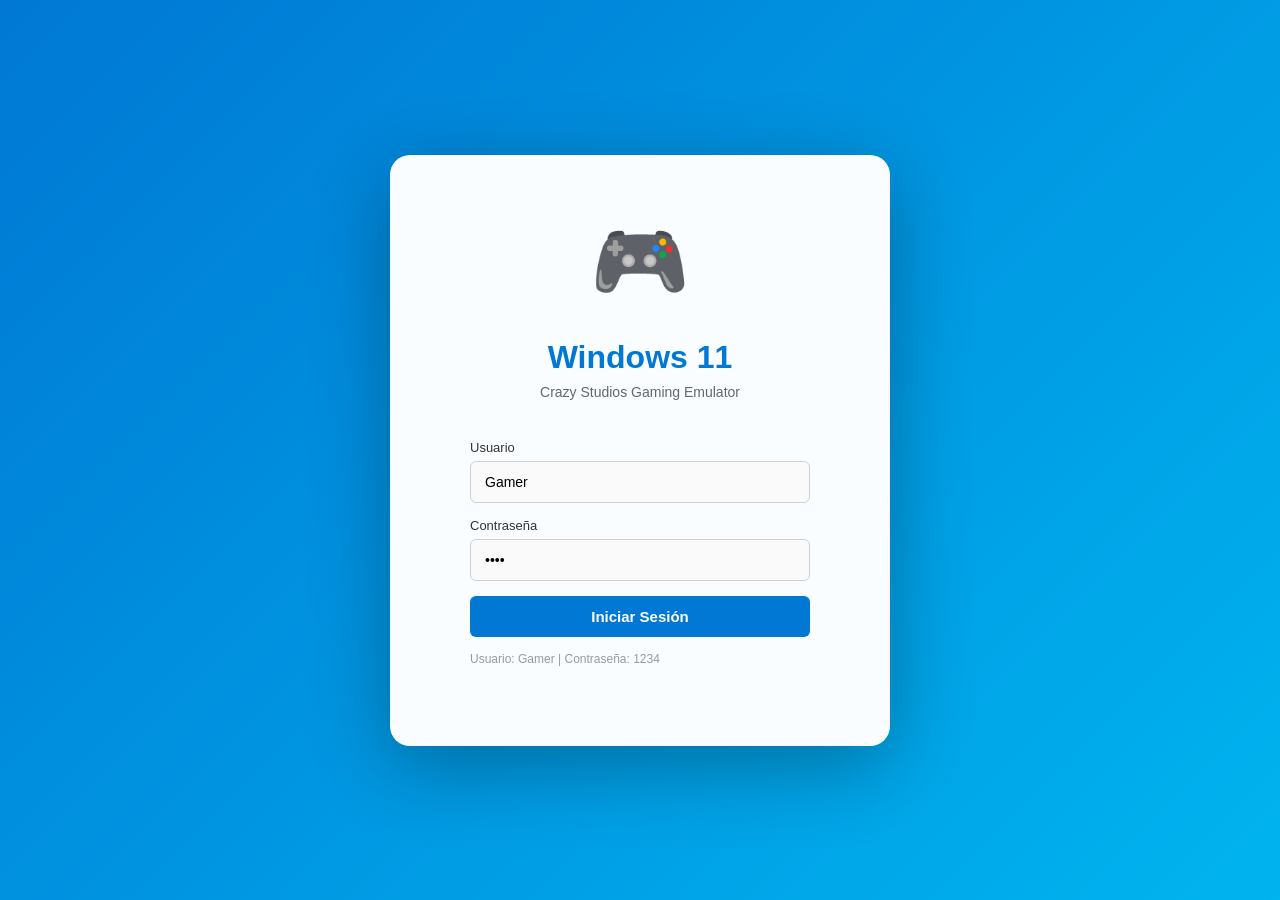
==== commit fb20b930: "Rediseño ULTRA REALISTA de Windows 11 - Interfaz completa con todas las características" ====
--- a/index.html
+++ b/index.html
@@ -3,22 +3,25 @@
 <head>
     <meta charset="UTF-8">
     <meta name="viewport" content="width=device-width, initial-scale=1.0">
-    <title>Crazy Studios - Windows 11 Gaming Emulator</title>
+    <title>Windows 11 - Crazy Studios Gaming Emulator</title>
     <link rel="stylesheet" href="https://cdnjs.cloudflare.com/ajax/libs/font-awesome/6.4.0/css/all.min.css">
     <style>
         * {
             margin: 0;
             padding: 0;
             box-sizing: border-box;
+            -webkit-user-select: none;
+            user-select: none;
         }
 
         html, body {
             width: 100%;
             height: 100%;
             overflow: hidden;
-        }
-
-        /* LOGIN SCREEN */
+            font-family: -apple-system, BlinkMacSystemFont, 'Segoe UI', Roboto, Oxygen, Ubuntu, Cantarell, sans-serif;
+        }
+
+        /* ============ LOGIN SCREEN ============ */
         .login-screen {
             width: 100%;
             height: 100%;
@@ -31,6 +34,7 @@
             left: 0;
             z-index: 9999;
             animation: fadeIn 0.8s ease;
+            backdrop-filter: blur(10px);
         }
 
         @keyframes fadeIn {
@@ -39,7 +43,7 @@
         }
 
         .login-container {
-            background: rgba(255, 255, 255, 0.95);
+            background: rgba(255, 255, 255, 0.98);
             backdrop-filter: blur(30px);
             border-radius: 20px;
             padding: 60px 80px;
@@ -75,8 +79,7 @@
             font-size: 32px;
             font-weight: 600;
             color: #0078d4;
-            margin-bottom: 15px;
-            font-family: 'Segoe UI', sans-serif;
+            margin-bottom: 8px;
         }
 
         .login-subtitle {
@@ -85,21 +88,35 @@
             margin-bottom: 40px;
         }
 
+        .login-form {
+            text-align: left;
+            margin-bottom: 20px;
+        }
+
+        .login-form label {
+            display: block;
+            font-size: 13px;
+            font-weight: 500;
+            color: #333;
+            margin-bottom: 6px;
+        }
+
         .login-input {
             width: 100%;
-            padding: 15px 20px;
-            border: 1px solid #ccc;
-            border-radius: 8px;
+            padding: 12px 14px;
+            border: 1px solid #d0d0d0;
+            border-radius: 6px;
             font-size: 14px;
             margin-bottom: 15px;
-            font-family: 'Segoe UI', sans-serif;
-            transition: all 0.3s ease;
+            transition: all 0.3s ease;
+            background: #fafafa;
         }
 
         .login-input:focus {
             outline: none;
             border-color: #0078d4;
             box-shadow: 0 0 0 3px rgba(0, 120, 212, 0.1);
+            background: white;
         }
 
         .login-btn {
@@ -108,35 +125,39 @@
             background: #0078d4;
             color: white;
             border: none;
-            border-radius: 8px;
+            border-radius: 6px;
             font-size: 15px;
             font-weight: 600;
             cursor: pointer;
             transition: all 0.3s ease;
-            font-family: 'Segoe UI', sans-serif;
         }
 
         .login-btn:hover {
             background: #106ebe;
-            transform: translateY(-2px);
-            box-shadow: 0 4px 12px rgba(0, 120, 212, 0.3);
+            transform: translateY(-1px);
         }
 
         .login-btn:active {
             transform: translateY(0);
         }
 
-        /* DESKTOP */
+        .login-hint {
+            font-size: 12px;
+            color: #999;
+            margin-top: 15px;
+        }
+
+        /* ============ DESKTOP ============ */
         .desktop {
             display: none;
             width: 100%;
             height: 100%;
-            background: linear-gradient(135deg, #1a1a2e 0%, #16213e 100%);
             position: fixed;
             top: 0;
             left: 0;
             overflow: hidden;
-            font-family: 'Segoe UI', sans-serif;
+            background: linear-gradient(135deg, #0d0d0d 0%, #1a1a1a 100%);
+            background-image: url('data:image/svg+xml,<svg xmlns="http://www.w3.org/2000/svg" viewBox="0 0 1920 1080"><defs><pattern id="grid" width="40" height="40" patternUnits="userSpaceOnUse"><path d="M 40 0 L 0 0 0 40" fill="none" stroke="rgba(255,255,255,0.02)" stroke-width="1"/></pattern></defs><rect width="1920" height="1080" fill="url(%23grid)"/></svg>');
         }
 
         .desktop.active {
@@ -144,31 +165,79 @@
             flex-direction: column;
         }
 
-        /* MAIN CONTENT */
         .desktop-main {
             flex: 1;
             overflow: hidden;
             display: flex;
             flex-direction: column;
-        }
-
-        /* TASKBAR */
+            position: relative;
+        }
+
+        .desktop-icons {
+            position: absolute;
+            top: 20px;
+            left: 20px;
+            display: flex;
+            flex-direction: column;
+            gap: 20px;
+            z-index: 100;
+        }
+
+        .desktop-icon {
+            width: 80px;
+            text-align: center;
+            cursor: pointer;
+            transition: all 0.3s ease;
+        }
+
+        .desktop-icon-box {
+            width: 80px;
+            height: 80px;
+            background: rgba(255, 255, 255, 0.08);
+            border: 1px solid rgba(255, 255, 255, 0.1);
+            border-radius: 8px;
+            display: flex;
+            align-items: center;
+            justify-content: center;
+            font-size: 36px;
+            margin-bottom: 8px;
+            transition: all 0.3s ease;
+        }
+
+        .desktop-icon:hover .desktop-icon-box {
+            background: rgba(0, 120, 212, 0.2);
+            border-color: #0078d4;
+            transform: scale(1.1);
+        }
+
+        .desktop-icon-label {
+            font-size: 11px;
+            color: white;
+            text-shadow: 0 1px 2px rgba(0, 0, 0, 0.5);
+            white-space: nowrap;
+            overflow: hidden;
+            text-overflow: ellipsis;
+        }
+
+        /* ============ TASKBAR ============ */
         .taskbar {
-            background: rgba(32, 32, 32, 0.95);
+            background: rgba(32, 32, 32, 0.98);
             backdrop-filter: blur(20px);
             height: 60px;
-            border-top: 1px solid rgba(255, 255, 255, 0.1);
-            display: flex;
-            align-items: center;
-            padding: 0 20px;
-            gap: 20px;
-            justify-content: space-between;
+            border-top: 1px solid rgba(255, 255, 255, 0.08);
+            display: flex;
+            align-items: center;
+            padding: 0 12px;
+            gap: 8px;
+            justify-content: flex-start;
+            position: relative;
+            box-shadow: 0 -4px 20px rgba(0, 0, 0, 0.3);
         }
 
         .taskbar-left {
             display: flex;
             align-items: center;
-            gap: 15px;
+            gap: 8px;
         }
 
         .start-btn {
@@ -176,9 +245,9 @@
             height: 50px;
             background: linear-gradient(135deg, #0078d4 0%, #00b4ef 100%);
             border: none;
-            border-radius: 8px;
+            border-radius: 6px;
             cursor: pointer;
-            font-size: 24px;
+            font-size: 22px;
             display: flex;
             align-items: center;
             justify-content: center;
@@ -194,19 +263,20 @@
 
         .taskbar-apps {
             display: flex;
-            gap: 10px;
-            align-items: center;
+            gap: 6px;
+            align-items: center;
+            margin-left: 10px;
         }
 
         .taskbar-icon {
             width: 50px;
             height: 50px;
-            background: rgba(255, 255, 255, 0.1);
-            border: none;
-            border-radius: 8px;
+            background: rgba(255, 255, 255, 0.08);
+            border: 1px solid rgba(255, 255, 255, 0.08);
+            border-radius: 6px;
             cursor: pointer;
-            font-size: 20px;
-            color: white;
+            font-size: 18px;
+            color: rgba(255, 255, 255, 0.8);
             transition: all 0.3s ease;
             display: flex;
             align-items: center;
@@ -215,26 +285,34 @@
 
         .taskbar-icon:hover {
             background: rgba(0, 120, 212, 0.3);
-            transform: scale(1.1);
+            border-color: #0078d4;
+            color: white;
+        }
+
+        .taskbar-separator {
+            width: 1px;
+            height: 30px;
+            background: rgba(255, 255, 255, 0.1);
+            margin: 0 4px;
         }
 
         .taskbar-right {
             display: flex;
             align-items: center;
-            gap: 10px;
+            gap: 4px;
             margin-left: auto;
         }
 
         .system-tray {
             display: flex;
-            gap: 8px;
+            gap: 4px;
             align-items: center;
             color: white;
             font-size: 12px;
         }
 
         .system-tray-icon {
-            width: 40px;
+            width: 50px;
             height: 50px;
             display: flex;
             align-items: center;
@@ -243,28 +321,32 @@
             transition: all 0.3s ease;
             font-size: 16px;
             color: rgba(255, 255, 255, 0.7);
+            border-radius: 6px;
         }
 
         .system-tray-icon:hover {
+            background: rgba(255, 255, 255, 0.1);
             color: white;
         }
 
         .time-display {
-            min-width: 80px;
+            min-width: 70px;
             text-align: right;
-        }
-
-        /* START MENU */
+            font-size: 12px;
+            color: rgba(255, 255, 255, 0.7);
+        }
+
+        /* ============ START MENU ============ */
         .start-menu {
             position: fixed;
             bottom: 70px;
-            left: 20px;
-            width: 600px;
-            max-height: 700px;
+            left: 12px;
+            width: 640px;
+            max-height: 750px;
             background: rgba(32, 32, 32, 0.98);
             backdrop-filter: blur(30px);
-            border: 1px solid rgba(255, 255, 255, 0.1);
-            border-radius: 16px;
+            border: 1px solid rgba(255, 255, 255, 0.08);
+            border-radius: 12px;
             box-shadow: 0 20px 80px rgba(0, 0, 0, 0.5);
             display: none;
             z-index: 500;
@@ -288,59 +370,62 @@
         }
 
         .start-menu-header {
-            padding: 20px;
-            border-bottom: 1px solid rgba(255, 255, 255, 0.1);
+            padding: 16px 20px;
+            border-bottom: 1px solid rgba(255, 255, 255, 0.08);
+            position: sticky;
+            top: 0;
+            background: rgba(32, 32, 32, 0.95);
         }
 
         .start-menu-search {
             width: 100%;
-            padding: 10px 15px;
-            background: rgba(255, 255, 255, 0.1);
-            border: 1px solid rgba(255, 255, 255, 0.2);
-            border-radius: 8px;
+            padding: 10px 14px;
+            background: rgba(255, 255, 255, 0.08);
+            border: 1px solid rgba(255, 255, 255, 0.12);
+            border-radius: 6px;
             color: white;
-            font-size: 14px;
-            font-family: 'Segoe UI', sans-serif;
+            font-size: 13px;
         }
 
         .start-menu-search::placeholder {
-            color: rgba(255, 255, 255, 0.5);
+            color: rgba(255, 255, 255, 0.4);
         }
 
         .start-menu-search:focus {
             outline: none;
             border-color: #0078d4;
             box-shadow: 0 0 0 2px rgba(0, 120, 212, 0.2);
+            background: rgba(255, 255, 255, 0.12);
         }
 
         .start-menu-content {
-            padding: 20px;
+            padding: 16px;
         }
 
         .start-menu-section {
-            margin-bottom: 20px;
+            margin-bottom: 24px;
         }
 
         .start-menu-label {
-            font-size: 12px;
-            color: rgba(255, 255, 255, 0.6);
+            font-size: 11px;
+            color: rgba(255, 255, 255, 0.5);
             text-transform: uppercase;
-            letter-spacing: 1px;
-            margin-bottom: 10px;
+            letter-spacing: 0.5px;
+            margin-bottom: 12px;
             font-weight: 600;
         }
 
         .start-menu-apps {
             display: grid;
-            grid-template-columns: repeat(3, 1fr);
-            gap: 10px;
+            grid-template-columns: repeat(4, 1fr);
+            gap: 8px;
         }
 
         .start-menu-item {
             background: rgba(255, 255, 255, 0.08);
-            border: 1px solid rgba(255, 255, 255, 0.1);
+            border: 1px solid rgba(255, 255, 255, 0.08);
             border-radius: 8px;
-            padding: 15px;
+            padding: 12px 8px;
             text-align: center;
             cursor: pointer;
             transition: all 0.3s ease;
@@ -354,63 +439,80 @@
         }
 
         .start-menu-item-icon {
-            font-size: 32px;
+            font-size: 28px;
+            margin-bottom: 6px;
+        }
+
+        .start-menu-item-name {
+            font-size: 11px;
+            font-weight: 500;
+            line-height: 1.3;
+        }
+
+        .start-menu-button {
+            width: 100%;
+            padding: 8px 12px;
+            background: rgba(255, 255, 255, 0.08);
+            border: 1px solid rgba(255, 255, 255, 0.08);
+            border-radius: 6px;
+            color: rgba(255, 255, 255, 0.8);
+            cursor: pointer;
+            font-size: 12px;
+            transition: all 0.3s ease;
+            text-align: left;
             margin-bottom: 8px;
         }
 
-        .start-menu-item-name {
-            font-size: 12px;
-            font-weight: 500;
-        }
-
-        /* GAMES WINDOW */
-        .games-window {
+        .start-menu-button:hover {
+            background: rgba(0, 120, 212, 0.2);
+            border-color: #0078d4;
+            color: white;
+        }
+
+        /* ============ WINDOWS ============ */
+        .window {
             display: none;
             position: fixed;
-            width: 90%;
-            height: 85%;
-            left: 50%;
-            top: 50%;
-            transform: translate(-50%, -50%);
             background: rgba(240, 240, 240, 0.98);
             backdrop-filter: blur(20px);
             border: 1px solid rgba(0, 0, 0, 0.1);
-            border-radius: 12px;
+            border-radius: 10px;
             box-shadow: 0 20px 80px rgba(0, 0, 0, 0.3);
             z-index: 400;
             flex-direction: column;
             animation: windowOpen 0.4s ease;
+            overflow: hidden;
         }
 
         @keyframes windowOpen {
             from {
                 opacity: 0;
-                transform: translate(-50%, -50%) scale(0.9);
+                transform: scale(0.9);
             }
             to {
                 opacity: 1;
-                transform: translate(-50%, -50%) scale(1);
-            }
-        }
-
-        .games-window.active {
+                transform: scale(1);
+            }
+        }
+
+        .window.active {
             display: flex;
         }
 
         .window-header {
             background: linear-gradient(90deg, #f3f3f3 0%, #e8e8e8 100%);
-            border-bottom: 1px solid rgba(0, 0, 0, 0.1);
+            border-bottom: 1px solid rgba(0, 0, 0, 0.08);
             padding: 12px 16px;
             display: flex;
             align-items: center;
             justify-content: space-between;
-            border-radius: 12px 12px 0 0;
+            border-radius: 10px 10px 0 0;
             user-select: none;
         }
 
         .window-title {
-            font-size: 14px;
-            font-weight: 600;
+            font-size: 13px;
+            font-weight: 500;
             color: #333;
             flex: 1;
             display: flex;
@@ -420,7 +522,7 @@
 
         .window-controls {
             display: flex;
-            gap: 8px;
+            gap: 6px;
         }
 
         .window-btn {
@@ -429,17 +531,18 @@
             border: none;
             background: transparent;
             cursor: pointer;
-            font-size: 16px;
+            font-size: 14px;
+            color: #666;
+            border-radius: 4px;
+            transition: all 0.3s ease;
+            display: flex;
+            align-items: center;
+            justify-content: center;
+        }
+
+        .window-btn:hover {
+            background: rgba(0, 0, 0, 0.08);
             color: #333;
-            border-radius: 4px;
-            transition: all 0.3s ease;
-            display: flex;
-            align-items: center;
-            justify-content: center;
-        }
-
-        .window-btn:hover {
-            background: rgba(0, 0, 0, 0.05);
         }
 
         .window-btn.close:hover {
@@ -451,26 +554,34 @@
             flex: 1;
             overflow-y: auto;
             overflow-x: hidden;
-        }
-
-        /* GAMES CONTENT */
+            background: white;
+        }
+
+        /* ============ GAMES WINDOW ============ */
+        .games-window {
+            width: 85%;
+            height: 80%;
+            left: 50%;
+            top: 50%;
+            transform: translate(-50%, -50%);
+        }
+
         .games-container {
-            padding: 30px;
+            padding: 24px;
         }
 
         .search-box {
             display: flex;
-            gap: 15px;
-            margin-bottom: 40px;
+            gap: 12px;
+            margin-bottom: 30px;
         }
 
         .search-input {
             flex: 1;
-            padding: 10px 15px;
-            border: 1px solid #ccc;
-            border-radius: 8px;
+            padding: 10px 14px;
+            border: 1px solid #d0d0d0;
+            border-radius: 6px;
             font-size: 13px;
-            font-family: 'Segoe UI', sans-serif;
         }
 
         .search-input:focus {
@@ -484,9 +595,10 @@
             background: #0078d4;
             color: white;
             border: none;
-            border-radius: 8px;
+            border-radius: 6px;
             cursor: pointer;
             font-weight: 600;
+            font-size: 13px;
             transition: all 0.3s ease;
         }
 
@@ -495,22 +607,22 @@
         }
 
         .games-section {
-            margin-bottom: 50px;
+            margin-bottom: 40px;
         }
 
         .section-title {
-            font-size: 18px;
+            font-size: 16px;
             font-weight: 600;
             color: #333;
-            margin-bottom: 20px;
-            padding-bottom: 10px;
+            margin-bottom: 16px;
+            padding-bottom: 12px;
             border-bottom: 2px solid #e0e0e0;
         }
 
         .games-grid {
             display: grid;
-            grid-template-columns: repeat(auto-fill, minmax(180px, 1fr));
-            gap: 15px;
+            grid-template-columns: repeat(auto-fill, minmax(160px, 1fr));
+            gap: 12px;
         }
 
         .game-tile {
@@ -531,40 +643,40 @@
 
         .game-tile-image {
             width: 100%;
-            height: 140px;
+            height: 120px;
             background: linear-gradient(135deg, #0078d4 0%, #00b4ef 100%);
             display: flex;
             align-items: center;
             justify-content: center;
-            font-size: 48px;
+            font-size: 44px;
         }
 
         .game-tile-info {
-            padding: 12px;
+            padding: 10px;
         }
 
         .game-tile-name {
-            font-size: 13px;
+            font-size: 12px;
             font-weight: 600;
             color: #333;
-            margin-bottom: 4px;
+            margin-bottom: 3px;
         }
 
         .game-tile-desc {
-            font-size: 11px;
-            color: #666;
-            line-height: 1.4;
-            margin-bottom: 8px;
+            font-size: 10px;
+            color: #999;
+            line-height: 1.3;
+            margin-bottom: 6px;
         }
 
         .game-tile-btn {
             width: 100%;
-            padding: 6px;
+            padding: 5px;
             background: #0078d4;
             color: white;
             border: none;
             border-radius: 4px;
-            font-size: 12px;
+            font-size: 11px;
             font-weight: 600;
             cursor: pointer;
             transition: all 0.3s ease;
@@ -574,45 +686,81 @@
             background: #106ebe;
         }
 
-        /* SETTINGS */
+        /* ============ SETTINGS WINDOW ============ */
         .settings-window {
-            display: none;
-            position: fixed;
-            width: 600px;
+            width: 700px;
             height: 650px;
             left: 50%;
             top: 50%;
             transform: translate(-50%, -50%);
-            background: rgba(240, 240, 240, 0.98);
-            backdrop-filter: blur(20px);
-            border: 1px solid rgba(0, 0, 0, 0.1);
-            border-radius: 12px;
-            box-shadow: 0 20px 80px rgba(0, 0, 0, 0.3);
-            z-index: 400;
+        }
+
+        .settings-sidebar {
+            display: flex;
+            background: #f3f3f3;
+            border-right: 1px solid #e0e0e0;
+            min-width: 200px;
             flex-direction: column;
-            animation: windowOpen 0.4s ease;
-        }
-
-        .settings-window.active {
-            display: flex;
+        }
+
+        .settings-search {
+            padding: 16px;
+            border-bottom: 1px solid #e0e0e0;
+        }
+
+        .settings-search input {
+            width: 100%;
+            padding: 8px 12px;
+            border: 1px solid #d0d0d0;
+            border-radius: 6px;
+            font-size: 12px;
+        }
+
+        .settings-nav {
+            flex: 1;
+            overflow-y: auto;
+            padding: 8px 0;
+        }
+
+        .settings-nav-item {
+            padding: 12px 16px;
+            cursor: pointer;
+            border-left: 3px solid transparent;
+            transition: all 0.3s ease;
+            font-size: 13px;
+            color: #333;
+            display: flex;
+            align-items: center;
+            gap: 12px;
+        }
+
+        .settings-nav-item:hover {
+            background: rgba(0, 120, 212, 0.1);
+        }
+
+        .settings-nav-item.active {
+            background: rgba(0, 120, 212, 0.2);
+            border-left-color: #0078d4;
+            color: #0078d4;
+            font-weight: 600;
         }
 
         .settings-content {
             flex: 1;
             overflow-y: auto;
-            padding: 20px;
-        }
-
-        .settings-group {
-            margin-bottom: 30px;
-        }
-
-        .settings-group-title {
+            padding: 24px;
+        }
+
+        .settings-section {
+            margin-bottom: 32px;
+        }
+
+        .settings-section-title {
             font-size: 16px;
             font-weight: 600;
             color: #333;
-            margin-bottom: 15px;
-            padding-bottom: 10px;
+            margin-bottom: 16px;
+            padding-bottom: 12px;
             border-bottom: 1px solid #e0e0e0;
         }
 
@@ -620,7 +768,7 @@
             display: flex;
             align-items: center;
             justify-content: space-between;
-            padding: 10px 0;
+            padding: 12px 0;
             border-bottom: 1px solid #f0f0f0;
         }
 
@@ -629,12 +777,18 @@
             color: #333;
         }
 
+        .settings-label-desc {
+            font-size: 11px;
+            color: #999;
+            margin-top: 2px;
+        }
+
         .toggle-switch {
-            width: 50px;
-            height: 26px;
+            width: 48px;
+            height: 24px;
             background: #ccc;
             border: none;
-            border-radius: 13px;
+            border-radius: 12px;
             cursor: pointer;
             position: relative;
             transition: all 0.3s ease;
@@ -647,8 +801,8 @@
         .toggle-switch::after {
             content: '';
             position: absolute;
-            width: 22px;
-            height: 22px;
+            width: 20px;
+            height: 20px;
             background: white;
             border-radius: 50%;
             top: 2px;
@@ -660,19 +814,105 @@
             left: 26px;
         }
 
-        /* FULLSCREEN BUTTON */
+        /* ============ TASK MANAGER ============ */
+        .taskmanager-window {
+            width: 800px;
+            height: 600px;
+            left: 50%;
+            top: 50%;
+            transform: translate(-50%, -50%);
+        }
+
+        .taskmanager-tabs {
+            display: flex;
+            border-bottom: 1px solid #e0e0e0;
+            padding: 12px 16px;
+            gap: 20px;
+            background: #f9f9f9;
+        }
+
+        .taskmanager-tab {
+            padding: 8px 0;
+            cursor: pointer;
+            font-size: 13px;
+            color: #666;
+            border-bottom: 2px solid transparent;
+            transition: all 0.3s ease;
+        }
+
+        .taskmanager-tab.active {
+            color: #0078d4;
+            border-bottom-color: #0078d4;
+            font-weight: 600;
+        }
+
+        .taskmanager-content {
+            padding: 16px;
+            flex: 1;
+            overflow-y: auto;
+        }
+
+        .process-item {
+            padding: 12px;
+            background: white;
+            border: 1px solid #e0e0e0;
+            border-radius: 6px;
+            margin-bottom: 8px;
+            display: flex;
+            align-items: center;
+            justify-content: space-between;
+            transition: all 0.3s ease;
+        }
+
+        .process-item:hover {
+            background: #f9f9f9;
+            border-color: #d0d0d0;
+        }
+
+        .process-name {
+            font-size: 12px;
+            font-weight: 500;
+            color: #333;
+        }
+
+        .process-stats {
+            font-size: 11px;
+            color: #999;
+            display: flex;
+            gap: 20px;
+        }
+
+        /* ============ SCROLLBAR ============ */
+        ::-webkit-scrollbar {
+            width: 12px;
+        }
+
+        ::-webkit-scrollbar-track {
+            background: transparent;
+        }
+
+        ::-webkit-scrollbar-thumb {
+            background: rgba(0, 0, 0, 0.2);
+            border-radius: 6px;
+        }
+
+        ::-webkit-scrollbar-thumb:hover {
+            background: rgba(0, 0, 0, 0.4);
+        }
+
+        /* ============ FULLSCREEN BUTTON ============ */
         .fullscreen-btn {
             position: fixed;
             bottom: 20px;
             right: 20px;
             width: 50px;
             height: 50px;
-            background: #0078d4;
+            background: linear-gradient(135deg, #0078d4 0%, #00b4ef 100%);
             color: white;
             border: none;
             border-radius: 50%;
             cursor: pointer;
-            font-size: 20px;
+            font-size: 18px;
             z-index: 600;
             display: flex;
             align-items: center;
@@ -690,76 +930,55 @@
             transform: scale(0.95);
         }
 
-        /* SCROLLBAR */
-        ::-webkit-scrollbar {
-            width: 10px;
-        }
-
-        ::-webkit-scrollbar-track {
-            background: #f0f0f0;
-        }
-
-        ::-webkit-scrollbar-thumb {
-            background: #ccc;
-            border-radius: 5px;
-        }
-
-        ::-webkit-scrollbar-thumb:hover {
-            background: #999;
-        }
-
-        /* RESPONSIVE */
+        /* ============ RESPONSIVE ============ */
         @media (max-width: 1024px) {
             .start-menu {
                 width: 500px;
-                left: 10px;
             }
 
             .games-grid {
-                grid-template-columns: repeat(auto-fill, minmax(150px, 1fr));
+                grid-template-columns: repeat(auto-fill, minmax(140px, 1fr));
+            }
+
+            .games-window {
+                width: 90%;
+                height: 85%;
             }
 
             .settings-window {
                 width: 90%;
-                height: 90%;
+                height: 85%;
             }
         }
 
         @media (max-width: 640px) {
             .taskbar {
                 height: 50px;
-                padding: 0 10px;
-            }
-
-            .start-btn {
-                width: 40px;
-                height: 40px;
-                font-size: 18px;
-            }
-
-            .taskbar-icon {
-                width: 40px;
-                height: 40px;
+                padding: 0 8px;
+            }
+
+            .start-btn, .taskbar-icon {
+                width: 44px;
+                height: 44px;
                 font-size: 16px;
             }
 
             .start-menu {
                 width: calc(100% - 20px);
                 max-width: 400px;
-            }
-
-            .games-window {
-                width: 95%;
-                height: 90%;
-            }
-
-            .games-container {
-                padding: 15px;
+                left: 10px;
+            }
+
+            .games-window, .settings-window, .taskmanager-window {
+                width: 95% !important;
+                height: 90% !important;
+                left: 50% !important;
+                top: 50% !important;
+                transform: translate(-50%, -50%) !important;
             }
 
             .games-grid {
                 grid-template-columns: repeat(auto-fill, minmax(120px, 1fr));
-                gap: 10px;
             }
         }
     </style>
@@ -769,43 +988,67 @@
     <div class="login-screen" id="loginScreen">
         <div class="login-container">
             <div class="login-logo">🎮</div>
-            <h1 class="login-title">Crazy Studios</h1>
-            <p class="login-subtitle">Emulador de Juegos Windows 11</p>
-            <input type="text" class="login-input" id="username" placeholder="Usuario" value="Gamer">
-            <input type="password" class="login-input" id="password" placeholder="Contraseña" value="1234">
-            <button class="login-btn" onclick="login()">Iniciar Sesión</button>
+            <h1 class="login-title">Windows 11</h1>
+            <p class="login-subtitle">Crazy Studios Gaming Emulator</p>
+            <div class="login-form">
+                <label>Usuario</label>
+                <input type="text" class="login-input" id="username" value="Gamer">
+                <label>Contraseña</label>
+                <input type="password" class="login-input" id="password" value="1234">
+                <button class="login-btn" onclick="login()">Iniciar Sesión</button>
+                <div class="login-hint">Usuario: Gamer | Contraseña: 1234</div>
+            </div>
         </div>
     </div>
 
     <!-- DESKTOP -->
     <div class="desktop" id="desktop">
-        <!-- MAIN CONTENT -->
-        <div class="desktop-main"></div>
+        <div class="desktop-main">
+            <!-- DESKTOP ICONS -->
+            <div class="desktop-icons">
+                <div class="desktop-icon" onclick="openWindow('gamesWindow')">
+                    <div class="desktop-icon-box">🎮</div>
+                    <div class="desktop-icon-label">Juegos</div>
+                </div>
+                <div class="desktop-icon" onclick="openWindow('settingsWindow')">
+                    <div class="desktop-icon-box">⚙️</div>
+                    <div class="desktop-icon-label">Configuración</div>
+                </div>
+                <div class="desktop-icon" onclick="openWindow('taskmanagerWindow')">
+                    <div class="desktop-icon-box">📊</div>
+                    <div class="desktop-icon-label">Administrador de Tareas</div>
+                </div>
+            </div>
+        </div>
 
         <!-- TASKBAR -->
         <div class="taskbar">
             <div class="taskbar-left">
                 <button class="start-btn" onclick="toggleStartMenu()">⊞</button>
-                <button class="taskbar-icon" onclick="openGamesWindow()" title="Juegos">
+                <button class="taskbar-icon" onclick="openWindow('gamesWindow')" title="Juegos">
                     <i class="fas fa-gamepad"></i>
                 </button>
                 <button class="taskbar-icon" title="Navegador">
                     <i class="fas fa-globe"></i>
                 </button>
-            </div>
+                <button class="taskbar-icon" title="Explorador de Archivos">
+                    <i class="fas fa-folder"></i>
+                </button>
+            </div>
+
+            <div class="taskbar-separator"></div>
+
             <div class="taskbar-right">
-                <div class="system-tray">
-                    <div class="system-tray-icon" onclick="openSettings()" title="Configuración">
-                        <i class="fas fa-cog"></i>
-                    </div>
-                    <div class="system-tray-icon" title="Volumen">
-                        <i class="fas fa-volume-up"></i>
-                    </div>
-                    <div class="system-tray-icon" title="Wi-Fi">
-                        <i class="fas fa-wifi"></i>
-                    </div>
-                    <div class="time-display" id="timeDisplay">22:30</div>
-                </div>
+                <button class="system-tray-icon" onclick="openWindow('settingsWindow')" title="Configuración">
+                    <i class="fas fa-cog"></i>
+                </button>
+                <button class="system-tray-icon" title="Volumen">
+                    <i class="fas fa-volume-up"></i>
+                </button>
+                <button class="system-tray-icon" title="Conexión">
+                    <i class="fas fa-wifi"></i>
+                </button>
+                <div class="time-display" id="timeDisplay">22:30</div>
             </div>
         </div>
 
@@ -818,13 +1061,17 @@
                 <div class="start-menu-section">
                     <div class="start-menu-label">Fijado</div>
                     <div class="start-menu-apps">
-                        <div class="start-menu-item" onclick="openGamesWindow(); toggleStartMenu();">
+                        <div class="start-menu-item" onclick="openWindow('gamesWindow'); toggleStartMenu();">
                             <div class="start-menu-item-icon">🎮</div>
                             <div class="start-menu-item-name">Juegos</div>
                         </div>
-                        <div class="start-menu-item" onclick="openSettings(); toggleStartMenu();">
+                        <div class="start-menu-item" onclick="openWindow('settingsWindow'); toggleStartMenu();">
                             <div class="start-menu-item-icon">⚙️</div>
                             <div class="start-menu-item-name">Configuración</div>
+                        </div>
+                        <div class="start-menu-item" onclick="openWindow('taskmanagerWindow'); toggleStartMenu();">
+                            <div class="start-menu-item-icon">📊</div>
+                            <div class="start-menu-item-name">Administrador</div>
                         </div>
                         <div class="start-menu-item">
                             <div class="start-menu-item-icon">🌐</div>
@@ -832,49 +1079,52 @@
                         </div>
                     </div>
                 </div>
+                <div class="start-menu-section">
+                    <div class="start-menu-label">Recomendado</div>
+                    <button class="start-menu-button">
+                        <i class="fas fa-file-alt"></i> Documentos
+                    </button>
+                    <button class="start-menu-button">
+                        <i class="fas fa-download"></i> Descargas
+                    </button>
+                    <button class="start-menu-button">
+                        <i class="fas fa-image"></i> Imágenes
+                    </button>
+                </div>
             </div>
         </div>
     </div>
 
     <!-- GAMES WINDOW -->
-    <div class="games-window" id="gamesWindow">
+    <div class="window games-window" id="gamesWindow">
         <div class="window-header">
             <div class="window-title">
                 <i class="fas fa-gamepad"></i>
-                Juegos - Crazy Studios
+                Crazy Studios - Emulador de Juegos
             </div>
             <div class="window-controls">
-                <button class="window-btn" onclick="minimizeWindow('gamesWindow')">
-                    <i class="fas fa-minus"></i>
-                </button>
-                <button class="window-btn" onclick="maximizeWindow('gamesWindow')">
-                    <i class="fas fa-square"></i>
-                </button>
-                <button class="window-btn close" onclick="closeWindow('gamesWindow')">
-                    <i class="fas fa-times"></i>
-                </button>
+                <button class="window-btn" onclick="minimizeWindow('gamesWindow')"><i class="fas fa-minus"></i></button>
+                <button class="window-btn" onclick="maximizeWindow('gamesWindow')"><i class="fas fa-square"></i></button>
+                <button class="window-btn close" onclick="closeWindow('gamesWindow')"><i class="fas fa-times"></i></button>
             </div>
         </div>
         <div class="window-content">
             <div class="games-container">
                 <div class="search-box">
                     <input type="text" class="search-input" id="gamesSearch" placeholder="Buscar juegos...">
-                    <button class="search-btn" onclick="searchGames()">Buscar</button>
-                </div>
-
-                <!-- JUEGOS CLÁSICOS -->
+                    <button class="search-btn">Buscar</button>
+                </div>
+
                 <div class="games-section">
                     <div class="section-title">🕹️ Juegos Clásicos</div>
                     <div class="games-grid" id="classicGames"></div>
                 </div>
 
-                <!-- JUEGOS MODERNOS -->
                 <div class="games-section">
                     <div class="section-title">🚀 Juegos Modernos</div>
                     <div class="games-grid" id="modernGames"></div>
                 </div>
 
-                <!-- JUEGOS ONLINE -->
                 <div class="games-section">
                     <div class="section-title">🌐 Juegos Online (Now.gg)</div>
                     <div class="games-grid" id="onlineGames"></div>
@@ -884,54 +1134,67 @@
     </div>
 
     <!-- SETTINGS WINDOW -->
-    <div class="settings-window" id="settingsWindow">
+    <div class="window settings-window" id="settingsWindow">
         <div class="window-header">
             <div class="window-title">
                 <i class="fas fa-cog"></i>
                 Configuración
             </div>
             <div class="window-controls">
-                <button class="window-btn close" onclick="closeWindow('settingsWindow')">
-                    <i class="fas fa-times"></i>
-                </button>
+                <button class="window-btn close" onclick="closeWindow('settingsWindow')"><i class="fas fa-times"></i></button>
             </div>
         </div>
-        <div class="settings-content">
-            <div class="settings-group">
-                <div class="settings-group-title">Pantalla</div>
-                <div class="settings-item">
-                    <span class="settings-label">Brillo</span>
-                    <input type="range" min="0" max="100" value="80" style="width: 100px;">
-                </div>
-                <div class="settings-item">
-                    <span class="settings-label">Modo Oscuro</span>
-                    <button class="toggle-switch"></button>
-                </div>
-            </div>
-
-            <div class="settings-group">
-                <div class="settings-group-title">Audio</div>
-                <div class="settings-item">
-                    <span class="settings-label">Volumen</span>
-                    <input type="range" min="0" max="100" value="70" style="width: 100px;">
-                </div>
-                <div class="settings-item">
-                    <span class="settings-label">Sonido del Sistema</span>
-                    <button class="toggle-switch active"></button>
-                </div>
-            </div>
-
-            <div class="settings-group">
-                <div class="settings-group-title">Sistema</div>
-                <div class="settings-item">
-                    <span class="settings-label">Notificaciones</span>
-                    <button class="toggle-switch active"></button>
-                </div>
-                <div class="settings-item">
-                    <span class="settings-label">Actualizaciones Automáticas</span>
-                    <button class="toggle-switch active"></button>
-                </div>
-            </div>
+        <div class="window-content" style="display: flex;">
+            <div class="settings-sidebar">
+                <div class="settings-search">
+                    <input type="text" placeholder="Buscar en configuración...">
+                </div>
+                <div class="settings-nav">
+                    <div class="settings-nav-item active" onclick="switchSettings('system')">
+                        <i class="fas fa-laptop"></i> Sistema
+                    </div>
+                    <div class="settings-nav-item" onclick="switchSettings('devices')">
+                        <i class="fas fa-mouse"></i> Dispositivos
+                    </div>
+                    <div class="settings-nav-item" onclick="switchSettings('network')">
+                        <i class="fas fa-wifi"></i> Red e Internet
+                    </div>
+                    <div class="settings-nav-item" onclick="switchSettings('personalization')">
+                        <i class="fas fa-palette"></i> Personalización
+                    </div>
+                    <div class="settings-nav-item" onclick="switchSettings('accounts')">
+                        <i class="fas fa-user"></i> Cuentas
+                    </div>
+                    <div class="settings-nav-item" onclick="switchSettings('security')">
+                        <i class="fas fa-shield"></i> Seguridad
+                    </div>
+                </div>
+            </div>
+            <div class="settings-content">
+                <div id="settingsContent"></div>
+            </div>
+        </div>
+    </div>
+
+    <!-- TASK MANAGER WINDOW -->
+    <div class="window taskmanager-window" id="taskmanagerWindow">
+        <div class="window-header">
+            <div class="window-title">
+                <i class="fas fa-tasks"></i>
+                Administrador de Tareas
+            </div>
+            <div class="window-controls">
+                <button class="window-btn close" onclick="closeWindow('taskmanagerWindow')"><i class="fas fa-times"></i></button>
+            </div>
+        </div>
+        <div class="window-content" style="display: flex; flex-direction: column;">
+            <div class="taskmanager-tabs">
+                <div class="taskmanager-tab active">Procesos</div>
+                <div class="taskmanager-tab">Rendimiento</div>
+                <div class="taskmanager-tab">Inicio</div>
+                <div class="taskmanager-tab">Servicios</div>
+            </div>
+            <div class="taskmanager-content" id="taskmanagerContent"></div>
         </div>
     </div>
 
@@ -943,11 +1206,11 @@
     <script>
         const games = {
             classic: [
-                { name: 'Pac-Man', emoji: '👾', desc: 'Clásico Arcade', url: 'https://phasergames.com/pacman/' },
+                { name: 'Pac-Man', emoji: '👾', desc: 'Juego Arcade Clásico', url: 'https://phasergames.com/pacman/' },
                 { name: 'Snake', emoji: '🐍', desc: 'Juego Retro', url: 'https://www.playsnake.org/' },
                 { name: 'Tetris', emoji: '🧱', desc: 'Bloques', url: 'https://tetris.com/' },
                 { name: 'Space Invaders', emoji: '👽', desc: 'Disparos', url: 'https://phasergames.com/spaceinvaders/' },
-                { name: 'The Legend of Zelda', emoji: '🗡️', desc: 'Aventura', url: 'https://classicgames.online/' },
+                { name: 'Zelda', emoji: '🗡️', desc: 'Aventura', url: 'https://classicgames.online/' },
                 { name: 'Dino Runner', emoji: '🦕', desc: 'Carreras', url: 'https://chromedino.com/' }
             ],
             modern: [
@@ -959,44 +1222,40 @@
                 { name: 'Subway Surfers', emoji: '🚇', desc: 'Carreras', url: 'https://subwaysurfersplay.org/' }
             ],
             online: [
-                { name: 'Roblox', emoji: '🟥', desc: 'Multijugador', url: 'https://now.gg/play/roblox/49513', emulated: true },
-                { name: 'Among Us', emoji: '👥', desc: 'Social', url: 'https://now.gg/play/among-us/40000', emulated: true },
-                { name: 'Fortnite', emoji: '🎯', desc: 'Battle Royale', url: 'https://now.gg/play/fortnite/4131', emulated: true },
-                { name: 'League of Legends', emoji: '⚔️', desc: 'MOBA', url: 'https://now.gg/play/league-of-legends/1486', emulated: true },
-                { name: 'PUBG Mobile', emoji: '🔫', desc: 'Battle Royale', url: 'https://now.gg/play/pubg-mobile/22601', emulated: true },
-                { name: 'Call of Duty', emoji: '🎮', desc: 'FPS', url: 'https://now.gg/play/call-of-duty-mobile/5353', emulated: true }
+                { name: 'Roblox', emoji: '🟥', desc: 'Multijugador', url: 'https://now.gg/play/roblox/49513' },
+                { name: 'Among Us', emoji: '👥', desc: 'Social', url: 'https://now.gg/play/among-us/40000' },
+                { name: 'Fortnite', emoji: '🎯', desc: 'Battle Royale', url: 'https://now.gg/play/fortnite/4131' },
+                { name: 'League of Legends', emoji: '⚔️', desc: 'MOBA', url: 'https://now.gg/play/league-of-legends/1486' },
+                { name: 'PUBG Mobile', emoji: '🔫', desc: 'Battle Royale', url: 'https://now.gg/play/pubg-mobile/22601' },
+                { name: 'Call of Duty', emoji: '🎮', desc: 'FPS', url: 'https://now.gg/play/call-of-duty-mobile/5353' }
             ]
         };
 
         function login() {
-            const username = document.getElementById('username').value;
-            if (username.trim()) {
+            const user = document.getElementById('username').value;
+            if (user.trim()) {
                 document.getElementById('loginScreen').style.display = 'none';
                 document.getElementById('desktop').classList.add('active');
                 updateTime();
                 setInterval(updateTime, 60000);
+                renderGames();
+                initSettings();
+                initTaskManager();
             }
         }
 
         function updateTime() {
             const now = new Date();
-            const hours = String(now.getHours()).padStart(2, '0');
-            const minutes = String(now.getMinutes()).padStart(2, '0');
-            document.getElementById('timeDisplay').textContent = `${hours}:${minutes}`;
+            document.getElementById('timeDisplay').textContent = 
+                String(now.getHours()).padStart(2, '0') + ':' + String(now.getMinutes()).padStart(2, '0');
         }
 
         function toggleStartMenu() {
             document.getElementById('startMenu').classList.toggle('active');
         }
 
-        function openGamesWindow() {
-            document.getElementById('gamesWindow').classList.add('active');
-            renderGames();
-            document.getElementById('startMenu').classList.remove('active');
-        }
-
-        function openSettings() {
-            document.getElementById('settingsWindow').classList.add('active');
+        function openWindow(id) {
+            document.getElementById(id).classList.add('active');
             document.getElementById('startMenu').classList.remove('active');
         }
 
@@ -1009,50 +1268,128 @@
         }
 
         function maximizeWindow(id) {
-            const window = document.getElementById(id);
-            if (window.style.width === '100%') {
-                window.style.width = '90%';
-                window.style.height = '85%';
+            const win = document.getElementById(id);
+            if (win.style.width === '100%') {
+                win.style.width = win.dataset.originalWidth || '85%';
+                win.style.height = win.dataset.originalHeight || '80%';
+                win.style.borderRadius = '10px';
             } else {
-                window.style.width = '100%';
-                window.style.height = '100%';
-                window.style.left = '0';
-                window.style.top = '0';
-                window.style.transform = 'none';
-                window.style.borderRadius = '0';
+                win.dataset.originalWidth = win.style.width;
+                win.dataset.originalHeight = win.style.height;
+                win.style.width = '100%';
+                win.style.height = '100%';
+                win.style.left = '0';
+                win.style.top = '0';
+                win.style.transform = 'none';
+                win.style.borderRadius = '0';
             }
         }
 
         function renderGames() {
-            renderGameSection('classic', games.classic);
-            renderGameSection('modern', games.modern);
-            renderGameSection('online', games.online);
-        }
-
-        function renderGameSection(category, gameList) {
-            const container = document.getElementById(category + 'Games');
-            container.innerHTML = '';
-            
-            gameList.forEach(game => {
-                const tile = document.createElement('div');
-                tile.className = 'game-tile';
-                tile.innerHTML = `
-                    <div class="game-tile-image">${game.emoji}</div>
-                    <div class="game-tile-info">
-                        <div class="game-tile-name">${game.name}</div>
-                        <div class="game-tile-desc">${game.desc}</div>
-                        <button class="game-tile-btn" onclick="window.open('${game.url}', '_blank')">Jugar</button>
+            ['classic', 'modern', 'online'].forEach(cat => {
+                const grid = document.getElementById(cat + 'Games');
+                grid.innerHTML = '';
+                games[cat].forEach(game => {
+                    const tile = document.createElement('div');
+                    tile.className = 'game-tile';
+                    tile.innerHTML = `
+                        <div class="game-tile-image">${game.emoji}</div>
+                        <div class="game-tile-info">
+                            <div class="game-tile-name">${game.name}</div>
+                            <div class="game-tile-desc">${game.desc}</div>
+                            <button class="game-tile-btn" onclick="window.open('${game.url}', '_blank')">Jugar</button>
+                        </div>
+                    `;
+                    grid.appendChild(tile);
+                });
+            });
+        }
+
+        function initSettings() {
+            const content = `
+                <div class="settings-section">
+                    <div class="settings-section-title">Pantalla</div>
+                    <div class="settings-item">
+                        <div>
+                            <div class="settings-label">Brillo</div>
+                            <div class="settings-label-desc">Ajusta el brillo de la pantalla</div>
+                        </div>
+                        <input type="range" min="0" max="100" value="80" style="width: 100px;">
                     </div>
-                `;
-                container.appendChild(tile);
-            });
+                    <div class="settings-item">
+                        <div>
+                            <div class="settings-label">Modo Oscuro</div>
+                            <div class="settings-label-desc">Reduce la fatiga visual</div>
+                        </div>
+                        <button class="toggle-switch"></button>
+                    </div>
+                </div>
+                <div class="settings-section">
+                    <div class="settings-section-title">Sonido</div>
+                    <div class="settings-item">
+                        <div>
+                            <div class="settings-label">Volumen</div>
+                            <div class="settings-label-desc">Nivel de volumen general</div>
+                        </div>
+                        <input type="range" min="0" max="100" value="70" style="width: 100px;">
+                    </div>
+                    <div class="settings-item">
+                        <div>
+                            <div class="settings-label">Sonidos del Sistema</div>
+                            <div class="settings-label-desc">Sonidos de notificación</div>
+                        </div>
+                        <button class="toggle-switch active"></button>
+                    </div>
+                </div>
+            `;
+            document.getElementById('settingsContent').innerHTML = content;
+        }
+
+        function switchSettings(section) {
+            document.querySelectorAll('.settings-nav-item').forEach(el => el.classList.remove('active'));
+            event.target.closest('.settings-nav-item').classList.add('active');
+            initSettings();
+        }
+
+        function initTaskManager() {
+            const content = `
+                <div class="process-item">
+                    <div class="process-name">Windows Explorer</div>
+                    <div class="process-stats">
+                        <span>CPU: 2.1%</span>
+                        <span>RAM: 256 MB</span>
+                    </div>
+                </div>
+                <div class="process-item">
+                    <div class="process-name">Microsoft Edge</div>
+                    <div class="process-stats">
+                        <span>CPU: 5.3%</span>
+                        <span>RAM: 512 MB</span>
+                    </div>
+                </div>
+                <div class="process-item">
+                    <div class="process-name">Crazy Studios</div>
+                    <div class="process-stats">
+                        <span>CPU: 1.2%</span>
+                        <span>RAM: 128 MB</span>
+                    </div>
+                </div>
+                <div class="process-item">
+                    <div class="process-name">Sistema</div>
+                    <div class="process-stats">
+                        <span>CPU: 3.5%</span>
+                        <span>RAM: 1024 MB</span>
+                    </div>
+                </div>
+            `;
+            document.getElementById('taskmanagerContent').innerHTML = content;
         }
 
         function toggleFullscreen() {
             const btn = document.querySelector('.fullscreen-btn i');
             if (!document.fullscreenElement) {
                 document.documentElement.requestFullscreen().catch(err => {
-                    alert('Error al activar pantalla completa: ' + err.message);
+                    console.log('Error:', err.message);
                 });
                 btn.classList.remove('fa-expand');
                 btn.classList.add('fa-compress');
@@ -1063,38 +1400,16 @@
             }
         }
 
-        document.addEventListener('fullscreenchange', () => {
-            const btn = document.querySelector('.fullscreen-btn i');
-            if (document.fullscreenElement) {
-                btn.classList.remove('fa-expand');
-                btn.classList.add('fa-compress');
-            } else {
-                btn.classList.remove('fa-compress');
-                btn.classList.add('fa-expand');
+        document.addEventListener('keydown', (e) => {
+            if (e.key === 'Enter' && document.getElementById('loginScreen').style.display !== 'none') {
+                login();
             }
         });
 
-        document.getElementById('gamesSearch').addEventListener('keyup', (e) => {
-            const search = e.target.value.toLowerCase();
-            if (search === '') {
-                renderGames();
-            } else {
-                const filtered = {
-                    classic: games.classic.filter(g => g.name.toLowerCase().includes(search)),
-                    modern: games.modern.filter(g => g.name.toLowerCase().includes(search)),
-                    online: games.online.filter(g => g.name.toLowerCase().includes(search))
-                };
-                renderGameSection('classic', filtered.classic);
-                renderGameSection('modern', filtered.modern);
-                renderGameSection('online', filtered.online);
-            }
-        });
-
         document.addEventListener('click', (e) => {
-            const startMenu = document.getElementById('startMenu');
-            const startBtn = document.querySelector('.start-btn');
-            if (!startMenu.contains(e.target) && !startBtn.contains(e.target)) {
-                startMenu.classList.remove('active');
+            const menu = document.getElementById('startMenu');
+            if (!menu.contains(e.target) && !document.querySelector('.start-btn').contains(e.target)) {
+                menu.classList.remove('active');
             }
         });
     </script>
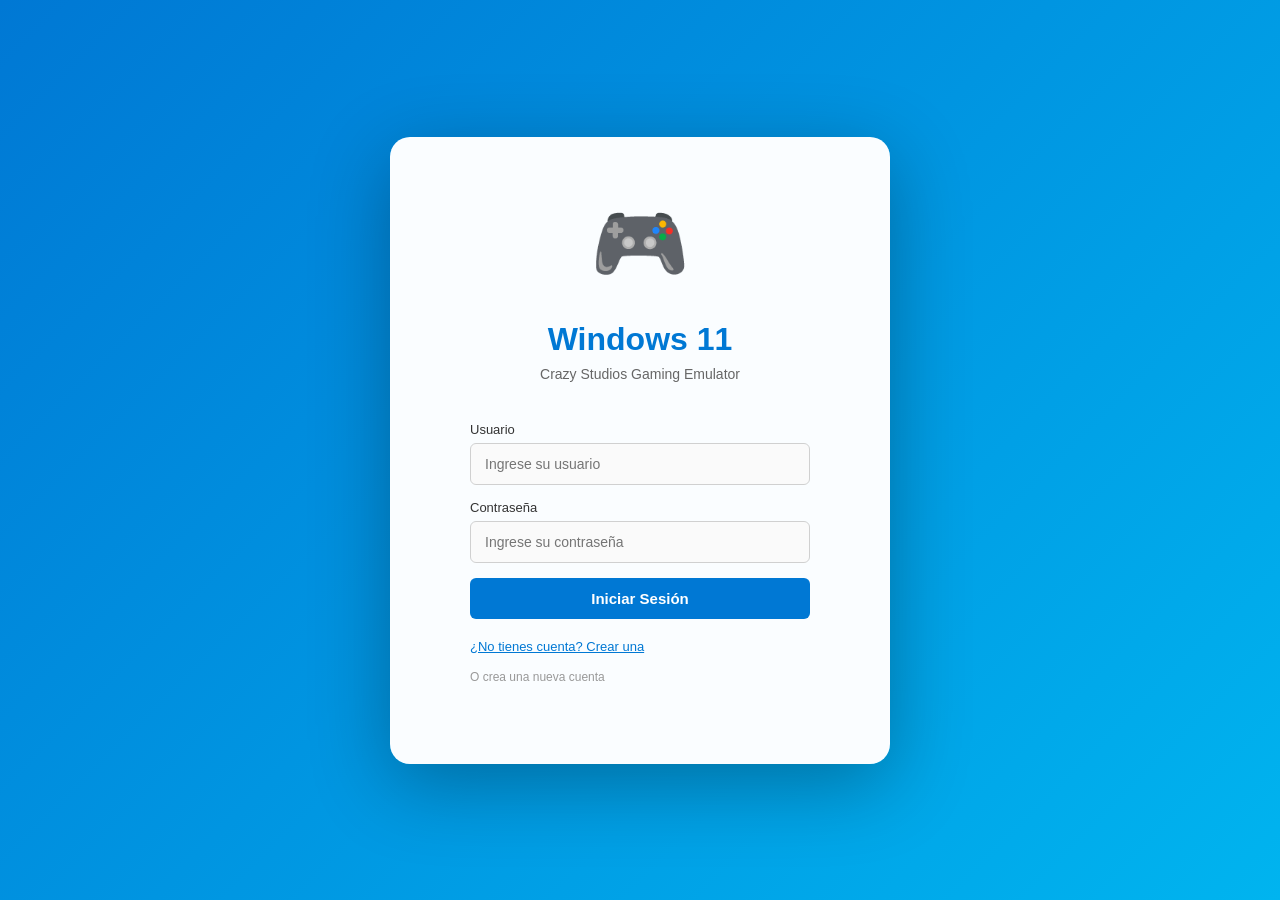
==== commit 24ae0076: "Feature: Agregar sistema de cuentas con almacenamiento individual por usuario" ====
--- a/index.html
+++ b/index.html
@@ -119,7 +119,7 @@
             background: white;
         }
 
-        .login-btn {
+        .login-btn, .register-btn {
             width: 100%;
             padding: 12px 20px;
             background: #0078d4;
@@ -130,21 +130,55 @@
             font-weight: 600;
             cursor: pointer;
             transition: all 0.3s ease;
-        }
-
-        .login-btn:hover {
+            margin-bottom: 10px;
+        }
+
+        .login-btn:hover, .register-btn:hover {
             background: #106ebe;
             transform: translateY(-1px);
         }
 
-        .login-btn:active {
+        .login-btn:active, .register-btn:active {
             transform: translateY(0);
+        }
+
+        .toggle-form-btn {
+            background: none;
+            border: none;
+            color: #0078d4;
+            cursor: pointer;
+            font-size: 13px;
+            text-decoration: underline;
+            padding: 0;
+            margin-top: 10px;
+        }
+
+        .toggle-form-btn:hover {
+            color: #106ebe;
         }
 
         .login-hint {
             font-size: 12px;
             color: #999;
             margin-top: 15px;
+        }
+
+        .error-message {
+            color: #e81123;
+            font-size: 12px;
+            margin-top: 10px;
+            display: none;
+        }
+
+        .success-message {
+            color: #107c10;
+            font-size: 12px;
+            margin-top: 10px;
+            display: none;
+        }
+
+        .hidden {
+            display: none !important;
         }
 
         /* ============ DESKTOP ============ */
@@ -157,12 +191,14 @@
             left: 0;
             overflow: hidden;
             background: linear-gradient(135deg, #0d0d0d 0%, #1a1a1a 100%);
-            background-image: url('data:image/svg+xml,<svg xmlns="http://www.w3.org/2000/svg" viewBox="0 0 1920 1080"><defs><pattern id="grid" width="40" height="40" patternUnits="userSpaceOnUse"><path d="M 40 0 L 0 0 0 40" fill="none" stroke="rgba(255,255,255,0.02)" stroke-width="1"/></pattern></defs><rect width="1920" height="1080" fill="url(%23grid)"/></svg>');
+            background-size: cover;
+            background-position: center;
+            background-repeat: no-repeat;
+            flex-direction: column;
         }
 
         .desktop.active {
             display: flex;
-            flex-direction: column;
         }
 
         .desktop-main {
@@ -333,6 +369,13 @@
             min-width: 70px;
             text-align: right;
             font-size: 12px;
+            color: rgba(255, 255, 255, 0.7);
+        }
+
+        .user-display {
+            min-width: 120px;
+            text-align: right;
+            font-size: 11px;
             color: rgba(255, 255, 255, 0.7);
         }
 
@@ -814,6 +857,32 @@
             left: 26px;
         }
 
+        /* ============ BACKGROUND PICKER ============ */
+        .background-colors {
+            display: grid;
+            grid-template-columns: repeat(4, 1fr);
+            gap: 12px;
+            margin-top: 12px;
+        }
+
+        .color-option {
+            width: 60px;
+            height: 60px;
+            border-radius: 8px;
+            cursor: pointer;
+            border: 3px solid transparent;
+            transition: all 0.3s ease;
+        }
+
+        .color-option:hover {
+            transform: scale(1.1);
+        }
+
+        .color-option.selected {
+            border-color: #0078d4;
+            box-shadow: 0 0 0 2px rgba(0, 120, 212, 0.3);
+        }
+
         /* ============ TASK MANAGER ============ */
         .taskmanager-window {
             width: 800px;
@@ -990,13 +1059,31 @@
             <div class="login-logo">🎮</div>
             <h1 class="login-title">Windows 11</h1>
             <p class="login-subtitle">Crazy Studios Gaming Emulator</p>
-            <div class="login-form">
+            
+            <!-- LOGIN FORM -->
+            <div id="loginForm" class="login-form">
                 <label>Usuario</label>
-                <input type="text" class="login-input" id="username" value="Gamer">
+                <input type="text" class="login-input" id="username" placeholder="Ingrese su usuario">
                 <label>Contraseña</label>
-                <input type="password" class="login-input" id="password" value="1234">
+                <input type="password" class="login-input" id="password" placeholder="Ingrese su contraseña">
                 <button class="login-btn" onclick="login()">Iniciar Sesión</button>
-                <div class="login-hint">Usuario: Gamer | Contraseña: 1234</div>
+                <button class="toggle-form-btn" onclick="toggleForm()">¿No tienes cuenta? Crear una</button>
+                <div class="error-message" id="loginError"></div>
+                <div class="login-hint">O crea una nueva cuenta</div>
+            </div>
+
+            <!-- REGISTER FORM -->
+            <div id="registerForm" class="login-form hidden">
+                <label>Nuevo Usuario</label>
+                <input type="text" class="login-input" id="newUsername" placeholder="Elige un nombre de usuario">
+                <label>Contraseña</label>
+                <input type="password" class="login-input" id="newPassword" placeholder="Crea una contraseña segura">
+                <label>Confirmar Contraseña</label>
+                <input type="password" class="login-input" id="confirmPassword" placeholder="Confirma tu contraseña">
+                <button class="register-btn" onclick="register()">Crear Cuenta</button>
+                <button class="toggle-form-btn" onclick="toggleForm()">¿Ya tienes cuenta? Inicia sesión</button>
+                <div class="error-message" id="registerError"></div>
+                <div class="success-message" id="registerSuccess"></div>
             </div>
         </div>
     </div>
@@ -1004,17 +1091,16 @@
     <!-- DESKTOP -->
     <div class="desktop" id="desktop">
         <div class="desktop-main">
-            <!-- DESKTOP ICONS -->
             <div class="desktop-icons">
-                <div class="desktop-icon" onclick="openWindow('gamesWindow')">
+                <div class="desktop-icon" onclick="openGames()">
                     <div class="desktop-icon-box">🎮</div>
                     <div class="desktop-icon-label">Juegos</div>
                 </div>
-                <div class="desktop-icon" onclick="openWindow('settingsWindow')">
+                <div class="desktop-icon" onclick="openSettings()">
                     <div class="desktop-icon-box">⚙️</div>
                     <div class="desktop-icon-label">Configuración</div>
                 </div>
-                <div class="desktop-icon" onclick="openWindow('taskmanagerWindow')">
+                <div class="desktop-icon" onclick="openTaskManager()">
                     <div class="desktop-icon-box">📊</div>
                     <div class="desktop-icon-label">Administrador de Tareas</div>
                 </div>
@@ -1025,71 +1111,49 @@
         <div class="taskbar">
             <div class="taskbar-left">
                 <button class="start-btn" onclick="toggleStartMenu()">⊞</button>
-                <button class="taskbar-icon" onclick="openWindow('gamesWindow')" title="Juegos">
-                    <i class="fas fa-gamepad"></i>
-                </button>
-                <button class="taskbar-icon" title="Navegador">
-                    <i class="fas fa-globe"></i>
-                </button>
-                <button class="taskbar-icon" title="Explorador de Archivos">
-                    <i class="fas fa-folder"></i>
-                </button>
+                <div class="taskbar-separator"></div>
+                <div class="taskbar-apps">
+                    <div class="taskbar-icon" onclick="openGames()" title="Juegos">🎮</div>
+                    <div class="taskbar-icon" onclick="openSettings()" title="Configuración">⚙️</div>
+                    <div class="taskbar-icon" onclick="openTaskManager()" title="Administrador">📊</div>
+                </div>
             </div>
-
-            <div class="taskbar-separator"></div>
-
             <div class="taskbar-right">
-                <button class="system-tray-icon" onclick="openWindow('settingsWindow')" title="Configuración">
-                    <i class="fas fa-cog"></i>
-                </button>
-                <button class="system-tray-icon" title="Volumen">
-                    <i class="fas fa-volume-up"></i>
-                </button>
-                <button class="system-tray-icon" title="Conexión">
-                    <i class="fas fa-wifi"></i>
-                </button>
-                <div class="time-display" id="timeDisplay">22:30</div>
+                <div class="user-display" id="userDisplay"></div>
+                <div class="system-tray">
+                    <div class="system-tray-icon" title="Volumen">🔊</div>
+                    <div class="system-tray-icon" onclick="logout()" title="Cerrar Sesión">🚪</div>
+                </div>
+                <div class="time-display" id="timeDisplay">00:00</div>
             </div>
         </div>
 
         <!-- START MENU -->
         <div class="start-menu" id="startMenu">
             <div class="start-menu-header">
-                <input type="text" class="start-menu-search" placeholder="Escribe para buscar...">
+                <input type="text" class="start-menu-search" placeholder="Buscar aplicaciones...">
             </div>
             <div class="start-menu-content">
                 <div class="start-menu-section">
-                    <div class="start-menu-label">Fijado</div>
+                    <div class="start-menu-label">Aplicaciones</div>
                     <div class="start-menu-apps">
-                        <div class="start-menu-item" onclick="openWindow('gamesWindow'); toggleStartMenu();">
+                        <div class="start-menu-item" onclick="openGames(); toggleStartMenu();">
                             <div class="start-menu-item-icon">🎮</div>
                             <div class="start-menu-item-name">Juegos</div>
                         </div>
-                        <div class="start-menu-item" onclick="openWindow('settingsWindow'); toggleStartMenu();">
+                        <div class="start-menu-item" onclick="openSettings(); toggleStartMenu();">
                             <div class="start-menu-item-icon">⚙️</div>
                             <div class="start-menu-item-name">Configuración</div>
                         </div>
-                        <div class="start-menu-item" onclick="openWindow('taskmanagerWindow'); toggleStartMenu();">
+                        <div class="start-menu-item" onclick="openTaskManager(); toggleStartMenu();">
                             <div class="start-menu-item-icon">📊</div>
                             <div class="start-menu-item-name">Administrador</div>
                         </div>
-                        <div class="start-menu-item">
-                            <div class="start-menu-item-icon">🌐</div>
-                            <div class="start-menu-item-name">Navegador</div>
-                        </div>
-                    </div>
-                </div>
-                <div class="start-menu-section">
-                    <div class="start-menu-label">Recomendado</div>
-                    <button class="start-menu-button">
-                        <i class="fas fa-file-alt"></i> Documentos
-                    </button>
-                    <button class="start-menu-button">
-                        <i class="fas fa-download"></i> Descargas
-                    </button>
-                    <button class="start-menu-button">
-                        <i class="fas fa-image"></i> Imágenes
-                    </button>
+                        <div class="start-menu-item" onclick="logout()">
+                            <div class="start-menu-item-icon">🚪</div>
+                            <div class="start-menu-item-name">Cerrar Sesión</div>
+                        </div>
+                    </div>
                 </div>
             </div>
         </div>
@@ -1098,36 +1162,54 @@
     <!-- GAMES WINDOW -->
     <div class="window games-window" id="gamesWindow">
         <div class="window-header">
-            <div class="window-title">
-                <i class="fas fa-gamepad"></i>
-                Crazy Studios - Emulador de Juegos
-            </div>
+            <div class="window-title">🎮 Juegos</div>
             <div class="window-controls">
-                <button class="window-btn" onclick="minimizeWindow('gamesWindow')"><i class="fas fa-minus"></i></button>
-                <button class="window-btn" onclick="maximizeWindow('gamesWindow')"><i class="fas fa-square"></i></button>
-                <button class="window-btn close" onclick="closeWindow('gamesWindow')"><i class="fas fa-times"></i></button>
+                <button class="window-btn" onclick="closeWindow('gamesWindow')">✕</button>
             </div>
         </div>
         <div class="window-content">
             <div class="games-container">
                 <div class="search-box">
-                    <input type="text" class="search-input" id="gamesSearch" placeholder="Buscar juegos...">
+                    <input type="text" class="search-input" placeholder="Buscar juego...">
                     <button class="search-btn">Buscar</button>
                 </div>
 
                 <div class="games-section">
-                    <div class="section-title">🕹️ Juegos Clásicos</div>
-                    <div class="games-grid" id="classicGames"></div>
-                </div>
-
-                <div class="games-section">
-                    <div class="section-title">🚀 Juegos Modernos</div>
-                    <div class="games-grid" id="modernGames"></div>
-                </div>
-
-                <div class="games-section">
-                    <div class="section-title">🌐 Juegos Online (Now.gg)</div>
-                    <div class="games-grid" id="onlineGames"></div>
+                    <div class="section-title">Juegos Populares</div>
+                    <div class="games-grid">
+                        <div class="game-tile">
+                            <div class="game-tile-image">🕹️</div>
+                            <div class="game-tile-info">
+                                <div class="game-tile-name">Retro Game</div>
+                                <div class="game-tile-desc">Diversión clásica</div>
+                                <button class="game-tile-btn">Jugar</button>
+                            </div>
+                        </div>
+                        <div class="game-tile">
+                            <div class="game-tile-image">🎯</div>
+                            <div class="game-tile-info">
+                                <div class="game-tile-name">Arcade</div>
+                                <div class="game-tile-desc">Acción rápida</div>
+                                <button class="game-tile-btn">Jugar</button>
+                            </div>
+                        </div>
+                        <div class="game-tile">
+                            <div class="game-tile-image">⚡</div>
+                            <div class="game-tile-info">
+                                <div class="game-tile-name">Speed</div>
+                                <div class="game-tile-desc">Velocidad máxima</div>
+                                <button class="game-tile-btn">Jugar</button>
+                            </div>
+                        </div>
+                        <div class="game-tile">
+                            <div class="game-tile-image">🎪</div>
+                            <div class="game-tile-info">
+                                <div class="game-tile-name">Party</div>
+                                <div class="game-tile-desc">Multijugador</div>
+                                <button class="game-tile-btn">Jugar</button>
+                            </div>
+                        </div>
+                    </div>
                 </div>
             </div>
         </div>
@@ -1136,42 +1218,122 @@
     <!-- SETTINGS WINDOW -->
     <div class="window settings-window" id="settingsWindow">
         <div class="window-header">
-            <div class="window-title">
-                <i class="fas fa-cog"></i>
-                Configuración
-            </div>
+            <div class="window-title">⚙️ Configuración</div>
             <div class="window-controls">
-                <button class="window-btn close" onclick="closeWindow('settingsWindow')"><i class="fas fa-times"></i></button>
+                <button class="window-btn" onclick="closeWindow('settingsWindow')">✕</button>
             </div>
         </div>
         <div class="window-content" style="display: flex;">
             <div class="settings-sidebar">
-                <div class="settings-search">
-                    <input type="text" placeholder="Buscar en configuración...">
-                </div>
                 <div class="settings-nav">
-                    <div class="settings-nav-item active" onclick="switchSettings('system')">
-                        <i class="fas fa-laptop"></i> Sistema
-                    </div>
-                    <div class="settings-nav-item" onclick="switchSettings('devices')">
-                        <i class="fas fa-mouse"></i> Dispositivos
-                    </div>
-                    <div class="settings-nav-item" onclick="switchSettings('network')">
-                        <i class="fas fa-wifi"></i> Red e Internet
-                    </div>
-                    <div class="settings-nav-item" onclick="switchSettings('personalization')">
-                        <i class="fas fa-palette"></i> Personalización
-                    </div>
-                    <div class="settings-nav-item" onclick="switchSettings('accounts')">
-                        <i class="fas fa-user"></i> Cuentas
-                    </div>
-                    <div class="settings-nav-item" onclick="switchSettings('security')">
-                        <i class="fas fa-shield"></i> Seguridad
+                    <div class="settings-nav-item active" onclick="switchSettings(0)">
+                        <i class="fas fa-paint-brush"></i> Pantalla
+                    </div>
+                    <div class="settings-nav-item" onclick="switchSettings(1)">
+                        <i class="fas fa-sliders-h"></i> Audio
+                    </div>
+                    <div class="settings-nav-item" onclick="switchSettings(2)">
+                        <i class="fas fa-keyboard"></i> Controles
+                    </div>
+                    <div class="settings-nav-item" onclick="switchSettings(3)">
+                        <i class="fas fa-info-circle"></i> Acerca de
                     </div>
                 </div>
             </div>
             <div class="settings-content">
-                <div id="settingsContent"></div>
+                <!-- Display Settings -->
+                <div id="setting-0" class="settings-panel">
+                    <div class="settings-section">
+                        <div class="settings-section-title">Fondo de Pantalla</div>
+                        <div class="background-colors">
+                            <div class="color-option selected" style="background: linear-gradient(135deg, #0d0d0d 0%, #1a1a1a 100%);" onclick="changeBackground('linear-gradient(135deg, #0d0d0d 0%, #1a1a1a 100%)', this)"></div>
+                            <div class="color-option" style="background: linear-gradient(135deg, #667eea 0%, #764ba2 100%);" onclick="changeBackground('linear-gradient(135deg, #667eea 0%, #764ba2 100%)', this)"></div>
+                            <div class="color-option" style="background: linear-gradient(135deg, #f093fb 0%, #f5576c 100%);" onclick="changeBackground('linear-gradient(135deg, #f093fb 0%, #f5576c 100%)', this)"></div>
+                            <div class="color-option" style="background: linear-gradient(135deg, #4facfe 0%, #00f2fe 100%);" onclick="changeBackground('linear-gradient(135deg, #4facfe 0%, #00f2fe 100%)', this)"></div>
+                            <div class="color-option" style="background: linear-gradient(135deg, #43e97b 0%, #38f9d7 100%);" onclick="changeBackground('linear-gradient(135deg, #43e97b 0%, #38f9d7 100%)', this)"></div>
+                            <div class="color-option" style="background: linear-gradient(135deg, #fa709a 0%, #fee140 100%);" onclick="changeBackground('linear-gradient(135deg, #fa709a 0%, #fee140 100%)', this)"></div>
+                            <div class="color-option" style="background: linear-gradient(135deg, #30cfd0 0%, #330867 100%);" onclick="changeBackground('linear-gradient(135deg, #30cfd0 0%, #330867 100%)', this)"></div>
+                            <div class="color-option" style="background: linear-gradient(135deg, #a8edea 0%, #fed6e3 100%);" onclick="changeBackground('linear-gradient(135deg, #a8edea 0%, #fed6e3 100%)', this)"></div>
+                        </div>
+                    </div>
+                    <div class="settings-section">
+                        <div class="settings-section-title">Brillo</div>
+                        <div class="settings-item">
+                            <div class="settings-label">Brillo: <span id="brightnessValue">100</span>%</div>
+                            <input type="range" min="30" max="150" value="100" onchange="changeBrightness(this.value)" style="width: 150px;">
+                        </div>
+                    </div>
+                </div>
+
+                <!-- Audio Settings -->
+                <div id="setting-1" class="settings-panel" style="display: none;">
+                    <div class="settings-section">
+                        <div class="settings-section-title">Audio</div>
+                        <div class="settings-item">
+                            <div>
+                                <div class="settings-label">Volumen General</div>
+                                <div class="settings-label-desc">Controla el volumen principal</div>
+                            </div>
+                            <button class="toggle-switch active" onclick="toggleVolume(this)"></button>
+                        </div>
+                        <div class="settings-item">
+                            <div>
+                                <div class="settings-label">Efectos de Sonido</div>
+                                <div class="settings-label-desc">Sonidos de la interfaz</div>
+                            </div>
+                            <button class="toggle-switch active" onclick="toggleEffects(this)"></button>
+                        </div>
+                        <div class="settings-item">
+                            <div>
+                                <div class="settings-label">Música</div>
+                                <div class="settings-label-desc">Música de fondo</div>
+                            </div>
+                            <button class="toggle-switch active" onclick="toggleMusic(this)"></button>
+                        </div>
+                    </div>
+                </div>
+
+                <!-- Controls Settings -->
+                <div id="setting-2" class="settings-panel" style="display: none;">
+                    <div class="settings-section">
+                        <div class="settings-section-title">Controles</div>
+                        <div class="settings-item">
+                            <div>
+                                <div class="settings-label">Animaciones</div>
+                                <div class="settings-label-desc">Habilitar animaciones del sistema</div>
+                            </div>
+                            <button class="toggle-switch active" onclick="toggleAnimations(this)"></button>
+                        </div>
+                        <div class="settings-item">
+                            <div>
+                                <div class="settings-label">Transiciones Suaves</div>
+                                <div class="settings-label-desc">Transiciones de ventanas</div>
+                            </div>
+                            <button class="toggle-switch active" onclick="toggleTransitions(this)"></button>
+                        </div>
+                        <div class="settings-item">
+                            <div>
+                                <div class="settings-label">Modo Oscuro</div>
+                                <div class="settings-label-desc">Tema oscuro en interfaces</div>
+                            </div>
+                            <button class="toggle-switch active" onclick="toggleDarkMode(this)"></button>
+                        </div>
+                    </div>
+                </div>
+
+                <!-- About -->
+                <div id="setting-3" class="settings-panel" style="display: none;">
+                    <div class="settings-section">
+                        <div class="settings-section-title">Acerca de</div>
+                        <div class="settings-item" style="flex-direction: column; align-items: flex-start;">
+                            <div class="settings-label">Windows 11 - Crazy Studios Gaming Emulator</div>
+                            <div class="settings-label-desc" style="margin-top: 8px;">Versión: 2.0.0</div>
+                            <div class="settings-label-desc">© 2024 Crazy Studios - Todos los derechos reservados</div>
+                            <div class="settings-label-desc" style="margin-top: 16px;">Sistema de cuentas con almacenamiento individual para cada usuario.</div>
+                            <div class="settings-label-desc" style="margin-top: 8px; color: #0078d4;">✓ Múltiples cuentas soportadas</div>
+                        </div>
+                    </div>
+                </div>
             </div>
         </div>
     </div>
@@ -1179,239 +1341,425 @@
     <!-- TASK MANAGER WINDOW -->
     <div class="window taskmanager-window" id="taskmanagerWindow">
         <div class="window-header">
-            <div class="window-title">
-                <i class="fas fa-tasks"></i>
-                Administrador de Tareas
-            </div>
+            <div class="window-title">📊 Administrador de Tareas</div>
             <div class="window-controls">
-                <button class="window-btn close" onclick="closeWindow('taskmanagerWindow')"><i class="fas fa-times"></i></button>
+                <button class="window-btn" onclick="closeWindow('taskmanagerWindow')">✕</button>
             </div>
         </div>
-        <div class="window-content" style="display: flex; flex-direction: column;">
+        <div class="window-content">
             <div class="taskmanager-tabs">
-                <div class="taskmanager-tab active">Procesos</div>
-                <div class="taskmanager-tab">Rendimiento</div>
-                <div class="taskmanager-tab">Inicio</div>
-                <div class="taskmanager-tab">Servicios</div>
+                <div class="taskmanager-tab active" onclick="switchTaskTab(0)">Procesos</div>
+                <div class="taskmanager-tab" onclick="switchTaskTab(1)">Rendimiento</div>
+                <div class="taskmanager-tab" onclick="switchTaskTab(2)">Red</div>
             </div>
-            <div class="taskmanager-content" id="taskmanagerContent"></div>
+            <div class="taskmanager-content" id="taskTab-0">
+                <div class="process-item">
+                    <div class="process-name">⊞ Windows</div>
+                    <div class="process-stats">
+                        <span>CPU: 2%</span>
+                        <span>RAM: 245MB</span>
+                    </div>
+                </div>
+                <div class="process-item">
+                    <div class="process-name">🎮 Games Manager</div>
+                    <div class="process-stats">
+                        <span>CPU: 5%</span>
+                        <span>RAM: 512MB</span>
+                    </div>
+                </div>
+                <div class="process-item">
+                    <div class="process-name">⚙️ Settings</div>
+                    <div class="process-stats">
+                        <span>CPU: 1%</span>
+                        <span>RAM: 128MB</span>
+                    </div>
+                </div>
+                <div class="process-item">
+                    <div class="process-name">📊 Explorer</div>
+                    <div class="process-stats">
+                        <span>CPU: 3%</span>
+                        <span>RAM: 456MB</span>
+                    </div>
+                </div>
+                <div class="process-item">
+                    <div class="process-name">🔊 Audio Service</div>
+                    <div class="process-stats">
+                        <span>CPU: 0.5%</span>
+                        <span>RAM: 64MB</span>
+                    </div>
+                </div>
+            </div>
+            <div class="taskmanager-content" id="taskTab-1" style="display: none;">
+                <div class="settings-section">
+                    <div class="settings-section-title">Rendimiento del Sistema</div>
+                    <div class="settings-item">
+                        <div class="settings-label">CPU</div>
+                        <div style="width: 100px; height: 8px; background: #e0e0e0; border-radius: 4px;">
+                            <div style="width: 28%; height: 100%; background: #0078d4; border-radius: 4px;"></div>
+                        </div>
+                    </div>
+                    <div class="settings-item">
+                        <div class="settings-label">Memoria</div>
+                        <div style="width: 100px; height: 8px; background: #e0e0e0; border-radius: 4px;">
+                            <div style="width: 42%; height: 100%; background: #00b4ef; border-radius: 4px;"></div>
+                        </div>
+                    </div>
+                    <div class="settings-item">
+                        <div class="settings-label">Almacenamiento</div>
+                        <div style="width: 100px; height: 8px; background: #e0e0e0; border-radius: 4px;">
+                            <div style="width: 68%; height: 100%; background: #106ebe; border-radius: 4px;"></div>
+                        </div>
+                    </div>
+                </div>
+            </div>
+            <div class="taskmanager-content" id="taskTab-2" style="display: none;">
+                <div class="settings-section">
+                    <div class="settings-section-title">Red</div>
+                    <div class="settings-item">
+                        <div class="settings-label">Conectividad: En Línea ✓</div>
+                    </div>
+                    <div class="settings-item">
+                        <div class="settings-label">Velocidad: 100 Mbps</div>
+                    </div>
+                </div>
+            </div>
         </div>
     </div>
 
-    <!-- FULLSCREEN BUTTON -->
-    <button class="fullscreen-btn" onclick="toggleFullscreen()" title="Pantalla Completa">
-        <i class="fas fa-expand"></i>
-    </button>
+    <button class="fullscreen-btn" onclick="goFullscreen()" title="Pantalla Completa">⛶</button>
 
     <script>
-        const games = {
-            classic: [
-                { name: 'Pac-Man', emoji: '👾', desc: 'Juego Arcade Clásico', url: 'https://phasergames.com/pacman/' },
-                { name: 'Snake', emoji: '🐍', desc: 'Juego Retro', url: 'https://www.playsnake.org/' },
-                { name: 'Tetris', emoji: '🧱', desc: 'Bloques', url: 'https://tetris.com/' },
-                { name: 'Space Invaders', emoji: '👽', desc: 'Disparos', url: 'https://phasergames.com/spaceinvaders/' },
-                { name: 'Zelda', emoji: '🗡️', desc: 'Aventura', url: 'https://classicgames.online/' },
-                { name: 'Dino Runner', emoji: '🦕', desc: 'Carreras', url: 'https://chromedino.com/' }
-            ],
-            modern: [
-                { name: 'Minecraft', emoji: '⛏️', desc: 'Construcción', url: 'https://www.minecraft.net/' },
-                { name: '2048', emoji: '🔢', desc: 'Números', url: 'https://2048game.com/' },
-                { name: 'Flappy Bird', emoji: '🐦', desc: 'Acción', url: 'https://flappybird.io/' },
-                { name: 'Portal', emoji: '🌀', desc: 'Puzles', url: 'https://www.portalhq.com/' },
-                { name: 'Geometry Dash', emoji: '🟨', desc: 'Ritmo', url: 'https://geometrydash.io/' },
-                { name: 'Subway Surfers', emoji: '🚇', desc: 'Carreras', url: 'https://subwaysurfersplay.org/' }
-            ],
-            online: [
-                { name: 'Roblox', emoji: '🟥', desc: 'Multijugador', url: 'https://now.gg/play/roblox/49513' },
-                { name: 'Among Us', emoji: '👥', desc: 'Social', url: 'https://now.gg/play/among-us/40000' },
-                { name: 'Fortnite', emoji: '🎯', desc: 'Battle Royale', url: 'https://now.gg/play/fortnite/4131' },
-                { name: 'League of Legends', emoji: '⚔️', desc: 'MOBA', url: 'https://now.gg/play/league-of-legends/1486' },
-                { name: 'PUBG Mobile', emoji: '🔫', desc: 'Battle Royale', url: 'https://now.gg/play/pubg-mobile/22601' },
-                { name: 'Call of Duty', emoji: '🎮', desc: 'FPS', url: 'https://now.gg/play/call-of-duty-mobile/5353' }
-            ]
-        };
-
+        // Estructura de datos para usuarios
+        class UserProfile {
+            constructor(username) {
+                this.username = username;
+                this.background = 'linear-gradient(135deg, #0d0d0d 0%, #1a1a1a 100%)';
+                this.brightness = 100;
+                this.volume = true;
+                this.effects = true;
+                this.music = true;
+                this.animations = true;
+                this.transitions = true;
+                this.darkMode = true;
+            }
+        }
+
+        // Variables globales
+        let currentUser = null;
+        let users = {};
+
+        // Cargar usuarios desde localStorage
+        function loadUsers() {
+            const stored = localStorage.getItem('crazyStudios_users');
+            if (stored) {
+                users = JSON.parse(stored);
+            }
+        }
+
+        // Guardar usuarios en localStorage
+        function saveUsers() {
+            localStorage.setItem('crazyStudios_users', JSON.stringify(users));
+        }
+
+        // Toggle entre formularios
+        function toggleForm() {
+            const loginForm = document.getElementById('loginForm');
+            const registerForm = document.getElementById('registerForm');
+            
+            loginForm.classList.toggle('hidden');
+            registerForm.classList.toggle('hidden');
+            
+            // Limpiar errores
+            document.getElementById('loginError').style.display = 'none';
+            document.getElementById('registerError').style.display = 'none';
+            document.getElementById('registerSuccess').style.display = 'none';
+        }
+
+        // Registrar nuevo usuario
+        function register() {
+            const username = document.getElementById('newUsername').value.trim();
+            const password = document.getElementById('newPassword').value;
+            const confirmPassword = document.getElementById('confirmPassword').value;
+            const errorDiv = document.getElementById('registerError');
+            const successDiv = document.getElementById('registerSuccess');
+
+            errorDiv.style.display = 'none';
+            successDiv.style.display = 'none';
+
+            // Validaciones
+            if (!username) {
+                errorDiv.textContent = 'Por favor ingresa un nombre de usuario';
+                errorDiv.style.display = 'block';
+                return;
+            }
+
+            if (username.length < 3) {
+                errorDiv.textContent = 'El usuario debe tener al menos 3 caracteres';
+                errorDiv.style.display = 'block';
+                return;
+            }
+
+            if (users[username]) {
+                errorDiv.textContent = 'Este usuario ya existe';
+                errorDiv.style.display = 'block';
+                return;
+            }
+
+            if (!password || password.length < 4) {
+                errorDiv.textContent = 'La contraseña debe tener al menos 4 caracteres';
+                errorDiv.style.display = 'block';
+                return;
+            }
+
+            if (password !== confirmPassword) {
+                errorDiv.textContent = 'Las contraseñas no coinciden';
+                errorDiv.style.display = 'block';
+                return;
+            }
+
+            // Crear nuevo usuario
+            users[username] = {
+                password: password,
+                profile: new UserProfile(username)
+            };
+
+            saveUsers();
+
+            successDiv.textContent = '✓ Cuenta creada exitosamente. Ahora puedes iniciar sesión.';
+            successDiv.style.display = 'block';
+
+            // Limpiar campos
+            document.getElementById('newUsername').value = '';
+            document.getElementById('newPassword').value = '';
+            document.getElementById('confirmPassword').value = '';
+
+            // Volver al login después de 2 segundos
+            setTimeout(() => {
+                toggleForm();
+            }, 2000);
+        }
+
+        // Login
         function login() {
-            const user = document.getElementById('username').value;
-            if (user.trim()) {
-                document.getElementById('loginScreen').style.display = 'none';
-                document.getElementById('desktop').classList.add('active');
-                updateTime();
-                setInterval(updateTime, 60000);
-                renderGames();
-                initSettings();
-                initTaskManager();
-            }
-        }
-
+            const username = document.getElementById('username').value.trim();
+            const password = document.getElementById('password').value;
+            const errorDiv = document.getElementById('loginError');
+
+            errorDiv.style.display = 'none';
+
+            if (!username || !password) {
+                errorDiv.textContent = 'Por favor completa todos los campos';
+                errorDiv.style.display = 'block';
+                return;
+            }
+
+            if (!users[username] || users[username].password !== password) {
+                errorDiv.textContent = 'Usuario o contraseña incorrectos';
+                errorDiv.style.display = 'block';
+                return;
+            }
+
+            // Login exitoso
+            currentUser = username;
+            loadUserProfile();
+            document.getElementById('loginScreen').style.display = 'none';
+            document.getElementById('desktop').classList.add('active');
+            document.getElementById('userDisplay').textContent = `👤 ${username}`;
+        }
+
+        // Logout
+        function logout() {
+            saveUserProfile();
+            currentUser = null;
+            document.getElementById('desktop').classList.remove('active');
+            document.getElementById('loginScreen').style.display = 'flex';
+            closeAllWindows();
+            
+            // Limpiar campos
+            document.getElementById('username').value = '';
+            document.getElementById('password').value = '';
+        }
+
+        // Cargar perfil del usuario actual
+        function loadUserProfile() {
+            if (!currentUser || !users[currentUser]) return;
+            
+            const profile = users[currentUser].profile;
+            
+            document.getElementById('desktop').style.background = profile.background;
+            document.getElementById('desktop').style.filter = `brightness(${profile.brightness}%)`;
+            document.getElementById('brightnessValue').textContent = profile.brightness;
+        }
+
+        // Guardar perfil del usuario actual
+        function saveUserProfile() {
+            if (!currentUser || !users[currentUser]) return;
+            
+            const profile = users[currentUser].profile;
+            const brightnessValue = document.getElementById('brightnessValue').textContent;
+            
+            profile.brightness = parseInt(brightnessValue);
+            
+            saveUsers();
+        }
+
+        // Cambiar fondo
+        function changeBackground(gradient, element) {
+            if (!currentUser) return;
+            
+            users[currentUser].profile.background = gradient;
+            document.getElementById('desktop').style.background = gradient;
+            saveUserProfile();
+
+            document.querySelectorAll('.color-option').forEach(opt => {
+                opt.classList.remove('selected');
+            });
+            element.classList.add('selected');
+        }
+
+        // Brillo
+        function changeBrightness(value) {
+            if (!currentUser) return;
+            
+            document.getElementById('desktop').style.filter = `brightness(${value}%)`;
+            document.getElementById('brightnessValue').textContent = value;
+            users[currentUser].profile.brightness = parseInt(value);
+            saveUserProfile();
+        }
+
+        // Toggle Start Menu
+        function toggleStartMenu() {
+            const menu = document.getElementById('startMenu');
+            menu.classList.toggle('active');
+        }
+
+        // Cerrar ventana
+        function closeWindow(windowId) {
+            document.getElementById(windowId).classList.remove('active');
+        }
+
+        // Cerrar todas las ventanas
+        function closeAllWindows() {
+            document.querySelectorAll('.window').forEach(w => w.classList.remove('active'));
+        }
+
+        // Abrir Juegos
+        function openGames() {
+            closeAllWindows();
+            document.getElementById('gamesWindow').classList.add('active');
+            document.getElementById('startMenu').classList.remove('active');
+        }
+
+        // Abrir Configuración
+        function openSettings() {
+            closeAllWindows();
+            document.getElementById('settingsWindow').classList.add('active');
+            document.getElementById('startMenu').classList.remove('active');
+        }
+
+        // Abrir Administrador de Tareas
+        function openTaskManager() {
+            closeAllWindows();
+            document.getElementById('taskmanagerWindow').classList.add('active');
+            document.getElementById('startMenu').classList.remove('active');
+        }
+
+        // Cambiar panel de configuración
+        function switchSettings(index) {
+            document.querySelectorAll('.settings-panel').forEach(p => p.style.display = 'none');
+            document.getElementById(`setting-${index}`).style.display = 'block';
+
+            document.querySelectorAll('.settings-nav-item').forEach(item => {
+                item.classList.remove('active');
+            });
+            event.target.closest('.settings-nav-item').classList.add('active');
+        }
+
+        // Cambiar pestaña del Administrador de Tareas
+        function switchTaskTab(index) {
+            document.querySelectorAll('[id^="taskTab-"]').forEach(tab => {
+                tab.style.display = 'none';
+            });
+            document.getElementById(`taskTab-${index}`).style.display = 'block';
+
+            document.querySelectorAll('.taskmanager-tab').forEach(tab => {
+                tab.classList.remove('active');
+            });
+            event.target.classList.add('active');
+        }
+
+        // Toggles de configuración
+        function toggleVolume(btn) { 
+            btn.classList.toggle('active');
+            if (currentUser) users[currentUser].profile.volume = btn.classList.contains('active');
+            saveUserProfile();
+        }
+        function toggleEffects(btn) { 
+            btn.classList.toggle('active');
+            if (currentUser) users[currentUser].profile.effects = btn.classList.contains('active');
+            saveUserProfile();
+        }
+        function toggleMusic(btn) { 
+            btn.classList.toggle('active');
+            if (currentUser) users[currentUser].profile.music = btn.classList.contains('active');
+            saveUserProfile();
+        }
+        function toggleAnimations(btn) { 
+            btn.classList.toggle('active');
+            if (currentUser) users[currentUser].profile.animations = btn.classList.contains('active');
+            saveUserProfile();
+        }
+        function toggleTransitions(btn) { 
+            btn.classList.toggle('active');
+            if (currentUser) users[currentUser].profile.transitions = btn.classList.contains('active');
+            saveUserProfile();
+        }
+        function toggleDarkMode(btn) { 
+            btn.classList.toggle('active');
+            if (currentUser) users[currentUser].profile.darkMode = btn.classList.contains('active');
+            saveUserProfile();
+        }
+
+        // Pantalla completa
+        function goFullscreen() {
+            const desktop = document.getElementById('desktop');
+            if (desktop.requestFullscreen) {
+                desktop.requestFullscreen();
+            }
+        }
+
+        // Actualizar hora
         function updateTime() {
             const now = new Date();
-            document.getElementById('timeDisplay').textContent = 
-                String(now.getHours()).padStart(2, '0') + ':' + String(now.getMinutes()).padStart(2, '0');
-        }
-
-        function toggleStartMenu() {
-            document.getElementById('startMenu').classList.toggle('active');
-        }
-
-        function openWindow(id) {
-            document.getElementById(id).classList.add('active');
-            document.getElementById('startMenu').classList.remove('active');
-        }
-
-        function closeWindow(id) {
-            document.getElementById(id).classList.remove('active');
-        }
-
-        function minimizeWindow(id) {
-            document.getElementById(id).style.display = 'none';
-        }
-
-        function maximizeWindow(id) {
-            const win = document.getElementById(id);
-            if (win.style.width === '100%') {
-                win.style.width = win.dataset.originalWidth || '85%';
-                win.style.height = win.dataset.originalHeight || '80%';
-                win.style.borderRadius = '10px';
-            } else {
-                win.dataset.originalWidth = win.style.width;
-                win.dataset.originalHeight = win.style.height;
-                win.style.width = '100%';
-                win.style.height = '100%';
-                win.style.left = '0';
-                win.style.top = '0';
-                win.style.transform = 'none';
-                win.style.borderRadius = '0';
-            }
-        }
-
-        function renderGames() {
-            ['classic', 'modern', 'online'].forEach(cat => {
-                const grid = document.getElementById(cat + 'Games');
-                grid.innerHTML = '';
-                games[cat].forEach(game => {
-                    const tile = document.createElement('div');
-                    tile.className = 'game-tile';
-                    tile.innerHTML = `
-                        <div class="game-tile-image">${game.emoji}</div>
-                        <div class="game-tile-info">
-                            <div class="game-tile-name">${game.name}</div>
-                            <div class="game-tile-desc">${game.desc}</div>
-                            <button class="game-tile-btn" onclick="window.open('${game.url}', '_blank')">Jugar</button>
-                        </div>
-                    `;
-                    grid.appendChild(tile);
-                });
-            });
-        }
-
-        function initSettings() {
-            const content = `
-                <div class="settings-section">
-                    <div class="settings-section-title">Pantalla</div>
-                    <div class="settings-item">
-                        <div>
-                            <div class="settings-label">Brillo</div>
-                            <div class="settings-label-desc">Ajusta el brillo de la pantalla</div>
-                        </div>
-                        <input type="range" min="0" max="100" value="80" style="width: 100px;">
-                    </div>
-                    <div class="settings-item">
-                        <div>
-                            <div class="settings-label">Modo Oscuro</div>
-                            <div class="settings-label-desc">Reduce la fatiga visual</div>
-                        </div>
-                        <button class="toggle-switch"></button>
-                    </div>
-                </div>
-                <div class="settings-section">
-                    <div class="settings-section-title">Sonido</div>
-                    <div class="settings-item">
-                        <div>
-                            <div class="settings-label">Volumen</div>
-                            <div class="settings-label-desc">Nivel de volumen general</div>
-                        </div>
-                        <input type="range" min="0" max="100" value="70" style="width: 100px;">
-                    </div>
-                    <div class="settings-item">
-                        <div>
-                            <div class="settings-label">Sonidos del Sistema</div>
-                            <div class="settings-label-desc">Sonidos de notificación</div>
-                        </div>
-                        <button class="toggle-switch active"></button>
-                    </div>
-                </div>
-            `;
-            document.getElementById('settingsContent').innerHTML = content;
-        }
-
-        function switchSettings(section) {
-            document.querySelectorAll('.settings-nav-item').forEach(el => el.classList.remove('active'));
-            event.target.closest('.settings-nav-item').classList.add('active');
-            initSettings();
-        }
-
-        function initTaskManager() {
-            const content = `
-                <div class="process-item">
-                    <div class="process-name">Windows Explorer</div>
-                    <div class="process-stats">
-                        <span>CPU: 2.1%</span>
-                        <span>RAM: 256 MB</span>
-                    </div>
-                </div>
-                <div class="process-item">
-                    <div class="process-name">Microsoft Edge</div>
-                    <div class="process-stats">
-                        <span>CPU: 5.3%</span>
-                        <span>RAM: 512 MB</span>
-                    </div>
-                </div>
-                <div class="process-item">
-                    <div class="process-name">Crazy Studios</div>
-                    <div class="process-stats">
-                        <span>CPU: 1.2%</span>
-                        <span>RAM: 128 MB</span>
-                    </div>
-                </div>
-                <div class="process-item">
-                    <div class="process-name">Sistema</div>
-                    <div class="process-stats">
-                        <span>CPU: 3.5%</span>
-                        <span>RAM: 1024 MB</span>
-                    </div>
-                </div>
-            `;
-            document.getElementById('taskmanagerContent').innerHTML = content;
-        }
-
-        function toggleFullscreen() {
-            const btn = document.querySelector('.fullscreen-btn i');
-            if (!document.fullscreenElement) {
-                document.documentElement.requestFullscreen().catch(err => {
-                    console.log('Error:', err.message);
-                });
-                btn.classList.remove('fa-expand');
-                btn.classList.add('fa-compress');
-            } else {
-                document.exitFullscreen();
-                btn.classList.remove('fa-compress');
-                btn.classList.add('fa-expand');
-            }
-        }
-
-        document.addEventListener('keydown', (e) => {
-            if (e.key === 'Enter' && document.getElementById('loginScreen').style.display !== 'none') {
-                login();
+            const hours = String(now.getHours()).padStart(2, '0');
+            const minutes = String(now.getMinutes()).padStart(2, '0');
+            document.getElementById('timeDisplay').textContent = `${hours}:${minutes}`;
+        }
+
+        setInterval(updateTime, 1000);
+        updateTime();
+
+        // Inicializar
+        window.addEventListener('load', () => {
+            loadUsers();
+            // Crear cuenta de demo si no existe
+            if (!users['Demo']) {
+                users['Demo'] = {
+                    password: 'demo1234',
+                    profile: new UserProfile('Demo')
+                };
+                saveUsers();
             }
         });
 
+        // Cerrar menú al hacer clic fuera
         document.addEventListener('click', (e) => {
             const menu = document.getElementById('startMenu');
-            if (!menu.contains(e.target) && !document.querySelector('.start-btn').contains(e.target)) {
+            const btn = document.querySelector('.start-btn');
+            if (!menu.contains(e.target) && !btn.contains(e.target)) {
                 menu.classList.remove('active');
             }
         });
     </script>
 </body>
-</html>+</html>
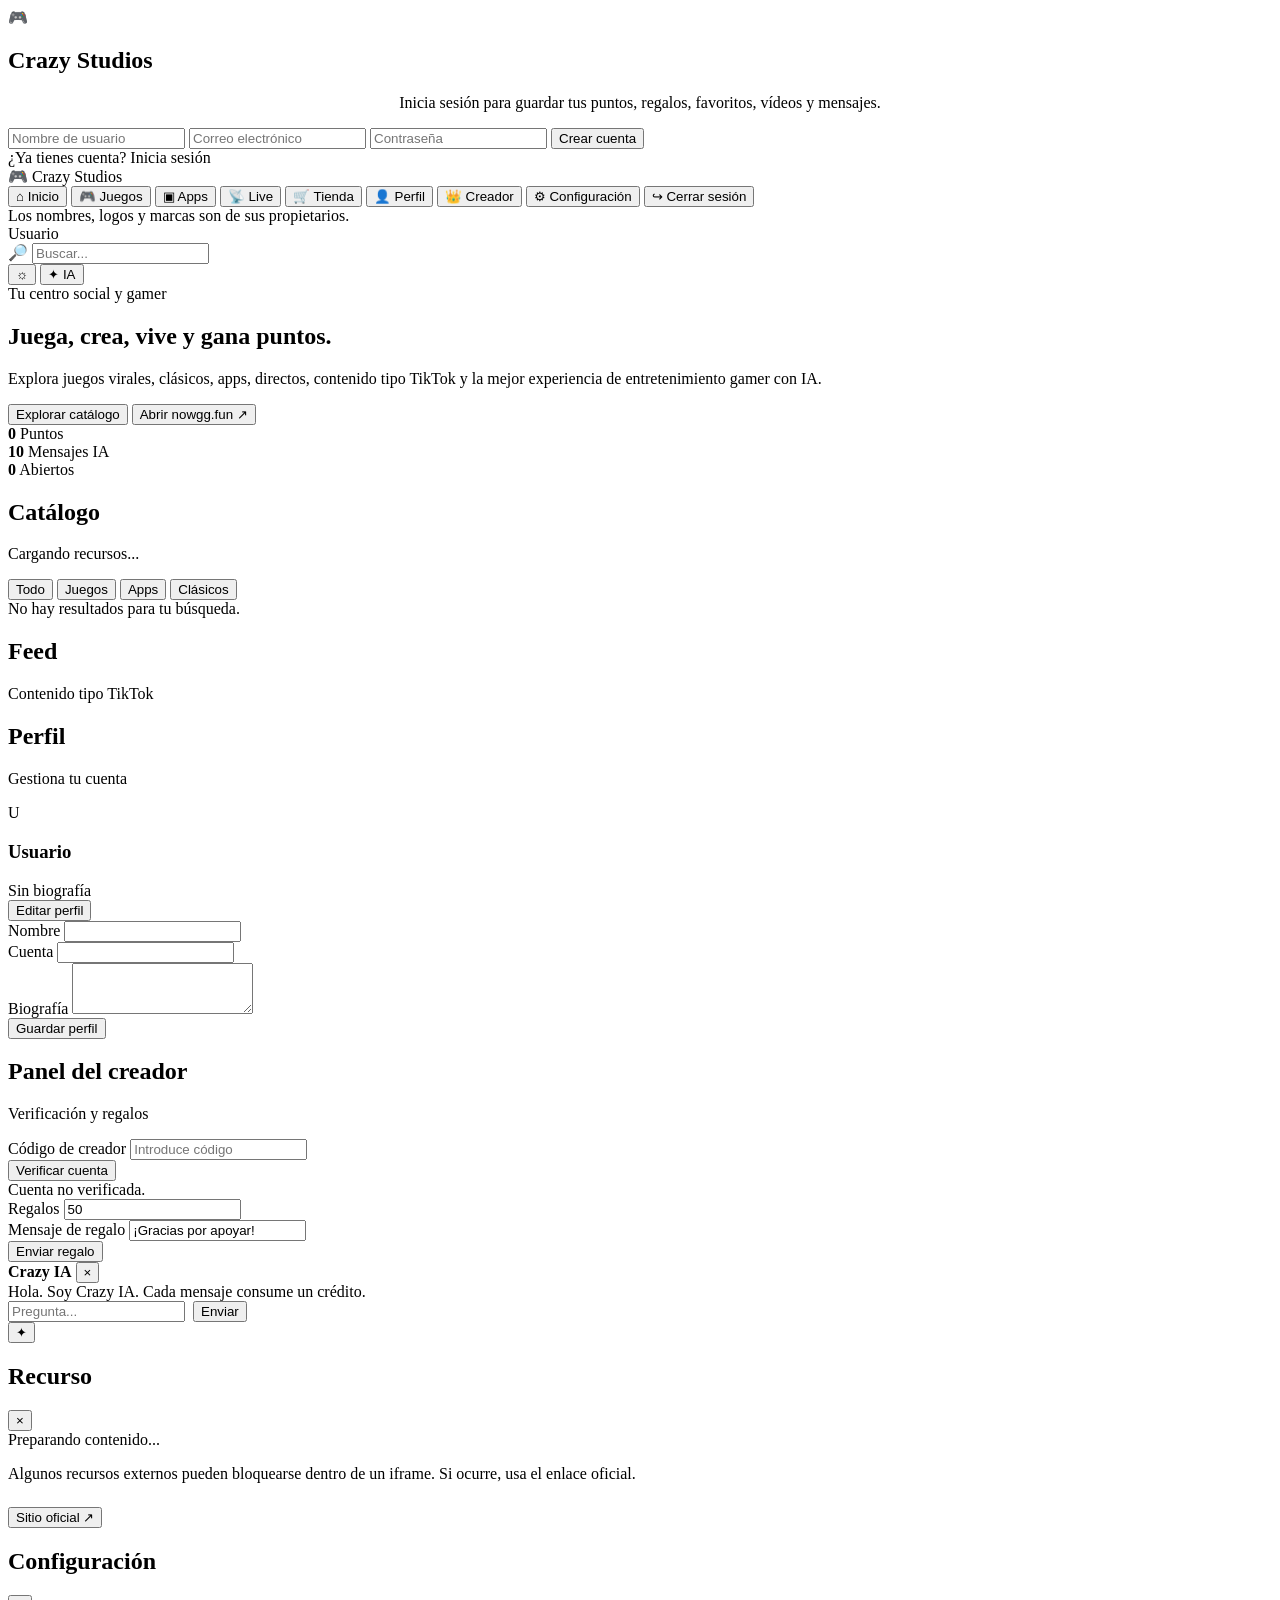
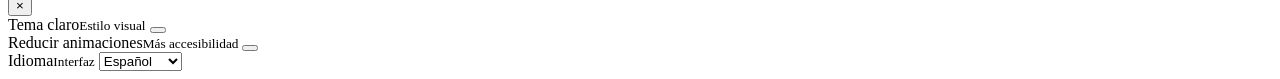
==== commit 8760548f: "Actualiza la página principal del sitio para incluir login, perfil, IA, feed y tienda con datos guar" ====
--- a/index.html
+++ b/index.html
@@ -1,1765 +1,266 @@
 <!DOCTYPE html>
 <html lang="es">
 <head>
-    <meta charset="UTF-8">
-    <meta name="viewport" content="width=device-width, initial-scale=1.0">
-    <title>Windows 11 - Crazy Studios Gaming Emulator</title>
-    <link rel="stylesheet" href="https://cdnjs.cloudflare.com/ajax/libs/font-awesome/6.4.0/css/all.min.css">
-    <style>
-        * {
-            margin: 0;
-            padding: 0;
-            box-sizing: border-box;
-            -webkit-user-select: none;
-            user-select: none;
-        }
-
-        html, body {
-            width: 100%;
-            height: 100%;
-            overflow: hidden;
-            font-family: -apple-system, BlinkMacSystemFont, 'Segoe UI', Roboto, Oxygen, Ubuntu, Cantarell, sans-serif;
-        }
-
-        /* ============ LOGIN SCREEN ============ */
-        .login-screen {
-            width: 100%;
-            height: 100%;
-            background: linear-gradient(135deg, #0078d4 0%, #00b4ef 100%);
-            display: flex;
-            align-items: center;
-            justify-content: center;
-            position: fixed;
-            top: 0;
-            left: 0;
-            z-index: 9999;
-            animation: fadeIn 0.8s ease;
-            backdrop-filter: blur(10px);
-        }
-
-        @keyframes fadeIn {
-            from { opacity: 0; }
-            to { opacity: 1; }
-        }
-
-        .login-container {
-            background: rgba(255, 255, 255, 0.98);
-            backdrop-filter: blur(30px);
-            border-radius: 20px;
-            padding: 60px 80px;
-            box-shadow: 0 20px 80px rgba(0, 0, 0, 0.3);
-            text-align: center;
-            max-width: 500px;
-            animation: slideUp 0.8s ease;
-        }
-
-        @keyframes slideUp {
-            from {
-                opacity: 0;
-                transform: translateY(50px);
-            }
-            to {
-                opacity: 1;
-                transform: translateY(0);
-            }
-        }
-
-        .login-logo {
-            font-size: 80px;
-            margin-bottom: 30px;
-            animation: bounce 1s ease infinite;
-        }
-
-        @keyframes bounce {
-            0%, 100% { transform: translateY(0); }
-            50% { transform: translateY(-10px); }
-        }
-
-        .login-title {
-            font-size: 32px;
-            font-weight: 600;
-            color: #0078d4;
-            margin-bottom: 8px;
-        }
-
-        .login-subtitle {
-            color: #666;
-            font-size: 14px;
-            margin-bottom: 40px;
-        }
-
-        .login-form {
-            text-align: left;
-            margin-bottom: 20px;
-        }
-
-        .login-form label {
-            display: block;
-            font-size: 13px;
-            font-weight: 500;
-            color: #333;
-            margin-bottom: 6px;
-        }
-
-        .login-input {
-            width: 100%;
-            padding: 12px 14px;
-            border: 1px solid #d0d0d0;
-            border-radius: 6px;
-            font-size: 14px;
-            margin-bottom: 15px;
-            transition: all 0.3s ease;
-            background: #fafafa;
-        }
-
-        .login-input:focus {
-            outline: none;
-            border-color: #0078d4;
-            box-shadow: 0 0 0 3px rgba(0, 120, 212, 0.1);
-            background: white;
-        }
-
-        .login-btn, .register-btn {
-            width: 100%;
-            padding: 12px 20px;
-            background: #0078d4;
-            color: white;
-            border: none;
-            border-radius: 6px;
-            font-size: 15px;
-            font-weight: 600;
-            cursor: pointer;
-            transition: all 0.3s ease;
-            margin-bottom: 10px;
-        }
-
-        .login-btn:hover, .register-btn:hover {
-            background: #106ebe;
-            transform: translateY(-1px);
-        }
-
-        .login-btn:active, .register-btn:active {
-            transform: translateY(0);
-        }
-
-        .toggle-form-btn {
-            background: none;
-            border: none;
-            color: #0078d4;
-            cursor: pointer;
-            font-size: 13px;
-            text-decoration: underline;
-            padding: 0;
-            margin-top: 10px;
-        }
-
-        .toggle-form-btn:hover {
-            color: #106ebe;
-        }
-
-        .login-hint {
-            font-size: 12px;
-            color: #999;
-            margin-top: 15px;
-        }
-
-        .error-message {
-            color: #e81123;
-            font-size: 12px;
-            margin-top: 10px;
-            display: none;
-        }
-
-        .success-message {
-            color: #107c10;
-            font-size: 12px;
-            margin-top: 10px;
-            display: none;
-        }
-
-        .hidden {
-            display: none !important;
-        }
-
-        /* ============ DESKTOP ============ */
-        .desktop {
-            display: none;
-            width: 100%;
-            height: 100%;
-            position: fixed;
-            top: 0;
-            left: 0;
-            overflow: hidden;
-            background: linear-gradient(135deg, #0d0d0d 0%, #1a1a1a 100%);
-            background-size: cover;
-            background-position: center;
-            background-repeat: no-repeat;
-            flex-direction: column;
-        }
-
-        .desktop.active {
-            display: flex;
-        }
-
-        .desktop-main {
-            flex: 1;
-            overflow: hidden;
-            display: flex;
-            flex-direction: column;
-            position: relative;
-        }
-
-        .desktop-icons {
-            position: absolute;
-            top: 20px;
-            left: 20px;
-            display: flex;
-            flex-direction: column;
-            gap: 20px;
-            z-index: 100;
-        }
-
-        .desktop-icon {
-            width: 80px;
-            text-align: center;
-            cursor: pointer;
-            transition: all 0.3s ease;
-        }
-
-        .desktop-icon-box {
-            width: 80px;
-            height: 80px;
-            background: rgba(255, 255, 255, 0.08);
-            border: 1px solid rgba(255, 255, 255, 0.1);
-            border-radius: 8px;
-            display: flex;
-            align-items: center;
-            justify-content: center;
-            font-size: 36px;
-            margin-bottom: 8px;
-            transition: all 0.3s ease;
-        }
-
-        .desktop-icon:hover .desktop-icon-box {
-            background: rgba(0, 120, 212, 0.2);
-            border-color: #0078d4;
-            transform: scale(1.1);
-        }
-
-        .desktop-icon-label {
-            font-size: 11px;
-            color: white;
-            text-shadow: 0 1px 2px rgba(0, 0, 0, 0.5);
-            white-space: nowrap;
-            overflow: hidden;
-            text-overflow: ellipsis;
-        }
-
-        /* ============ TASKBAR ============ */
-        .taskbar {
-            background: rgba(32, 32, 32, 0.98);
-            backdrop-filter: blur(20px);
-            height: 60px;
-            border-top: 1px solid rgba(255, 255, 255, 0.08);
-            display: flex;
-            align-items: center;
-            padding: 0 12px;
-            gap: 8px;
-            justify-content: flex-start;
-            position: relative;
-            box-shadow: 0 -4px 20px rgba(0, 0, 0, 0.3);
-        }
-
-        .taskbar-left {
-            display: flex;
-            align-items: center;
-            gap: 8px;
-        }
-
-        .start-btn {
-            width: 50px;
-            height: 50px;
-            background: linear-gradient(135deg, #0078d4 0%, #00b4ef 100%);
-            border: none;
-            border-radius: 6px;
-            cursor: pointer;
-            font-size: 22px;
-            display: flex;
-            align-items: center;
-            justify-content: center;
-            transition: all 0.3s ease;
-            color: white;
-            font-weight: bold;
-        }
-
-        .start-btn:hover {
-            background: linear-gradient(135deg, #106ebe 0%, #0095d4 100%);
-            transform: scale(1.05);
-        }
-
-        .taskbar-apps {
-            display: flex;
-            gap: 6px;
-            align-items: center;
-            margin-left: 10px;
-        }
-
-        .taskbar-icon {
-            width: 50px;
-            height: 50px;
-            background: rgba(255, 255, 255, 0.08);
-            border: 1px solid rgba(255, 255, 255, 0.08);
-            border-radius: 6px;
-            cursor: pointer;
-            font-size: 18px;
-            color: rgba(255, 255, 255, 0.8);
-            transition: all 0.3s ease;
-            display: flex;
-            align-items: center;
-            justify-content: center;
-        }
-
-        .taskbar-icon:hover {
-            background: rgba(0, 120, 212, 0.3);
-            border-color: #0078d4;
-            color: white;
-        }
-
-        .taskbar-separator {
-            width: 1px;
-            height: 30px;
-            background: rgba(255, 255, 255, 0.1);
-            margin: 0 4px;
-        }
-
-        .taskbar-right {
-            display: flex;
-            align-items: center;
-            gap: 4px;
-            margin-left: auto;
-        }
-
-        .system-tray {
-            display: flex;
-            gap: 4px;
-            align-items: center;
-            color: white;
-            font-size: 12px;
-        }
-
-        .system-tray-icon {
-            width: 50px;
-            height: 50px;
-            display: flex;
-            align-items: center;
-            justify-content: center;
-            cursor: pointer;
-            transition: all 0.3s ease;
-            font-size: 16px;
-            color: rgba(255, 255, 255, 0.7);
-            border-radius: 6px;
-        }
-
-        .system-tray-icon:hover {
-            background: rgba(255, 255, 255, 0.1);
-            color: white;
-        }
-
-        .time-display {
-            min-width: 70px;
-            text-align: right;
-            font-size: 12px;
-            color: rgba(255, 255, 255, 0.7);
-        }
-
-        .user-display {
-            min-width: 120px;
-            text-align: right;
-            font-size: 11px;
-            color: rgba(255, 255, 255, 0.7);
-        }
-
-        /* ============ START MENU ============ */
-        .start-menu {
-            position: fixed;
-            bottom: 70px;
-            left: 12px;
-            width: 640px;
-            max-height: 750px;
-            background: rgba(32, 32, 32, 0.98);
-            backdrop-filter: blur(30px);
-            border: 1px solid rgba(255, 255, 255, 0.08);
-            border-radius: 12px;
-            box-shadow: 0 20px 80px rgba(0, 0, 0, 0.5);
-            display: none;
-            z-index: 500;
-            overflow-y: auto;
-            animation: slideUpMenu 0.4s ease;
-        }
-
-        @keyframes slideUpMenu {
-            from {
-                opacity: 0;
-                transform: translateY(20px) scale(0.95);
-            }
-            to {
-                opacity: 1;
-                transform: translateY(0) scale(1);
-            }
-        }
-
-        .start-menu.active {
-            display: block;
-        }
-
-        .start-menu-header {
-            padding: 16px 20px;
-            border-bottom: 1px solid rgba(255, 255, 255, 0.08);
-            position: sticky;
-            top: 0;
-            background: rgba(32, 32, 32, 0.95);
-        }
-
-        .start-menu-search {
-            width: 100%;
-            padding: 10px 14px;
-            background: rgba(255, 255, 255, 0.08);
-            border: 1px solid rgba(255, 255, 255, 0.12);
-            border-radius: 6px;
-            color: white;
-            font-size: 13px;
-        }
-
-        .start-menu-search::placeholder {
-            color: rgba(255, 255, 255, 0.4);
-        }
-
-        .start-menu-search:focus {
-            outline: none;
-            border-color: #0078d4;
-            box-shadow: 0 0 0 2px rgba(0, 120, 212, 0.2);
-            background: rgba(255, 255, 255, 0.12);
-        }
-
-        .start-menu-content {
-            padding: 16px;
-        }
-
-        .start-menu-section {
-            margin-bottom: 24px;
-        }
-
-        .start-menu-label {
-            font-size: 11px;
-            color: rgba(255, 255, 255, 0.5);
-            text-transform: uppercase;
-            letter-spacing: 0.5px;
-            margin-bottom: 12px;
-            font-weight: 600;
-        }
-
-        .start-menu-apps {
-            display: grid;
-            grid-template-columns: repeat(4, 1fr);
-            gap: 8px;
-        }
-
-        .start-menu-item {
-            background: rgba(255, 255, 255, 0.08);
-            border: 1px solid rgba(255, 255, 255, 0.08);
-            border-radius: 8px;
-            padding: 12px 8px;
-            text-align: center;
-            cursor: pointer;
-            transition: all 0.3s ease;
-            color: white;
-        }
-
-        .start-menu-item:hover {
-            background: rgba(0, 120, 212, 0.3);
-            border-color: #0078d4;
-            transform: translateY(-2px);
-        }
-
-        .start-menu-item-icon {
-            font-size: 28px;
-            margin-bottom: 6px;
-        }
-
-        .start-menu-item-name {
-            font-size: 11px;
-            font-weight: 500;
-            line-height: 1.3;
-        }
-
-        .start-menu-button {
-            width: 100%;
-            padding: 8px 12px;
-            background: rgba(255, 255, 255, 0.08);
-            border: 1px solid rgba(255, 255, 255, 0.08);
-            border-radius: 6px;
-            color: rgba(255, 255, 255, 0.8);
-            cursor: pointer;
-            font-size: 12px;
-            transition: all 0.3s ease;
-            text-align: left;
-            margin-bottom: 8px;
-        }
-
-        .start-menu-button:hover {
-            background: rgba(0, 120, 212, 0.2);
-            border-color: #0078d4;
-            color: white;
-        }
-
-        /* ============ WINDOWS ============ */
-        .window {
-            display: none;
-            position: fixed;
-            background: rgba(240, 240, 240, 0.98);
-            backdrop-filter: blur(20px);
-            border: 1px solid rgba(0, 0, 0, 0.1);
-            border-radius: 10px;
-            box-shadow: 0 20px 80px rgba(0, 0, 0, 0.3);
-            z-index: 400;
-            flex-direction: column;
-            animation: windowOpen 0.4s ease;
-            overflow: hidden;
-        }
-
-        @keyframes windowOpen {
-            from {
-                opacity: 0;
-                transform: scale(0.9);
-            }
-            to {
-                opacity: 1;
-                transform: scale(1);
-            }
-        }
-
-        .window.active {
-            display: flex;
-        }
-
-        .window-header {
-            background: linear-gradient(90deg, #f3f3f3 0%, #e8e8e8 100%);
-            border-bottom: 1px solid rgba(0, 0, 0, 0.08);
-            padding: 12px 16px;
-            display: flex;
-            align-items: center;
-            justify-content: space-between;
-            border-radius: 10px 10px 0 0;
-            user-select: none;
-        }
-
-        .window-title {
-            font-size: 13px;
-            font-weight: 500;
-            color: #333;
-            flex: 1;
-            display: flex;
-            align-items: center;
-            gap: 8px;
-        }
-
-        .window-controls {
-            display: flex;
-            gap: 6px;
-        }
-
-        .window-btn {
-            width: 36px;
-            height: 32px;
-            border: none;
-            background: transparent;
-            cursor: pointer;
-            font-size: 14px;
-            color: #666;
-            border-radius: 4px;
-            transition: all 0.3s ease;
-            display: flex;
-            align-items: center;
-            justify-content: center;
-        }
-
-        .window-btn:hover {
-            background: rgba(0, 0, 0, 0.08);
-            color: #333;
-        }
-
-        .window-btn.close:hover {
-            background: #e81123;
-            color: white;
-        }
-
-        .window-content {
-            flex: 1;
-            overflow-y: auto;
-            overflow-x: hidden;
-            background: white;
-        }
-
-        /* ============ GAMES WINDOW ============ */
-        .games-window {
-            width: 85%;
-            height: 80%;
-            left: 50%;
-            top: 50%;
-            transform: translate(-50%, -50%);
-        }
-
-        .games-container {
-            padding: 24px;
-        }
-
-        .search-box {
-            display: flex;
-            gap: 12px;
-            margin-bottom: 30px;
-        }
-
-        .search-input {
-            flex: 1;
-            padding: 10px 14px;
-            border: 1px solid #d0d0d0;
-            border-radius: 6px;
-            font-size: 13px;
-        }
-
-        .search-input:focus {
-            outline: none;
-            border-color: #0078d4;
-            box-shadow: 0 0 0 2px rgba(0, 120, 212, 0.1);
-        }
-
-        .search-btn {
-            padding: 10px 20px;
-            background: #0078d4;
-            color: white;
-            border: none;
-            border-radius: 6px;
-            cursor: pointer;
-            font-weight: 600;
-            font-size: 13px;
-            transition: all 0.3s ease;
-        }
-
-        .search-btn:hover {
-            background: #106ebe;
-        }
-
-        .games-section {
-            margin-bottom: 40px;
-        }
-
-        .section-title {
-            font-size: 16px;
-            font-weight: 600;
-            color: #333;
-            margin-bottom: 16px;
-            padding-bottom: 12px;
-            border-bottom: 2px solid #e0e0e0;
-        }
-
-        .games-grid {
-            display: grid;
-            grid-template-columns: repeat(auto-fill, minmax(160px, 1fr));
-            gap: 12px;
-        }
-
-        .game-tile {
-            background: white;
-            border: 1px solid #e0e0e0;
-            border-radius: 8px;
-            overflow: hidden;
-            cursor: pointer;
-            transition: all 0.3s ease;
-            box-shadow: 0 2px 8px rgba(0, 0, 0, 0.08);
-        }
-
-        .game-tile:hover {
-            transform: translateY(-4px);
-            box-shadow: 0 8px 20px rgba(0, 120, 212, 0.2);
-            border-color: #0078d4;
-        }
-
-        .game-tile-image {
-            width: 100%;
-            height: 120px;
-            background: linear-gradient(135deg, #0078d4 0%, #00b4ef 100%);
-            display: flex;
-            align-items: center;
-            justify-content: center;
-            font-size: 44px;
-        }
-
-        .game-tile-info {
-            padding: 10px;
-        }
-
-        .game-tile-name {
-            font-size: 12px;
-            font-weight: 600;
-            color: #333;
-            margin-bottom: 3px;
-        }
-
-        .game-tile-desc {
-            font-size: 10px;
-            color: #999;
-            line-height: 1.3;
-            margin-bottom: 6px;
-        }
-
-        .game-tile-btn {
-            width: 100%;
-            padding: 5px;
-            background: #0078d4;
-            color: white;
-            border: none;
-            border-radius: 4px;
-            font-size: 11px;
-            font-weight: 600;
-            cursor: pointer;
-            transition: all 0.3s ease;
-        }
-
-        .game-tile-btn:hover {
-            background: #106ebe;
-        }
-
-        /* ============ SETTINGS WINDOW ============ */
-        .settings-window {
-            width: 700px;
-            height: 650px;
-            left: 50%;
-            top: 50%;
-            transform: translate(-50%, -50%);
-        }
-
-        .settings-sidebar {
-            display: flex;
-            background: #f3f3f3;
-            border-right: 1px solid #e0e0e0;
-            min-width: 200px;
-            flex-direction: column;
-        }
-
-        .settings-search {
-            padding: 16px;
-            border-bottom: 1px solid #e0e0e0;
-        }
-
-        .settings-search input {
-            width: 100%;
-            padding: 8px 12px;
-            border: 1px solid #d0d0d0;
-            border-radius: 6px;
-            font-size: 12px;
-        }
-
-        .settings-nav {
-            flex: 1;
-            overflow-y: auto;
-            padding: 8px 0;
-        }
-
-        .settings-nav-item {
-            padding: 12px 16px;
-            cursor: pointer;
-            border-left: 3px solid transparent;
-            transition: all 0.3s ease;
-            font-size: 13px;
-            color: #333;
-            display: flex;
-            align-items: center;
-            gap: 12px;
-        }
-
-        .settings-nav-item:hover {
-            background: rgba(0, 120, 212, 0.1);
-        }
-
-        .settings-nav-item.active {
-            background: rgba(0, 120, 212, 0.2);
-            border-left-color: #0078d4;
-            color: #0078d4;
-            font-weight: 600;
-        }
-
-        .settings-content {
-            flex: 1;
-            overflow-y: auto;
-            padding: 24px;
-        }
-
-        .settings-section {
-            margin-bottom: 32px;
-        }
-
-        .settings-section-title {
-            font-size: 16px;
-            font-weight: 600;
-            color: #333;
-            margin-bottom: 16px;
-            padding-bottom: 12px;
-            border-bottom: 1px solid #e0e0e0;
-        }
-
-        .settings-item {
-            display: flex;
-            align-items: center;
-            justify-content: space-between;
-            padding: 12px 0;
-            border-bottom: 1px solid #f0f0f0;
-        }
-
-        .settings-label {
-            font-size: 13px;
-            color: #333;
-        }
-
-        .settings-label-desc {
-            font-size: 11px;
-            color: #999;
-            margin-top: 2px;
-        }
-
-        .toggle-switch {
-            width: 48px;
-            height: 24px;
-            background: #ccc;
-            border: none;
-            border-radius: 12px;
-            cursor: pointer;
-            position: relative;
-            transition: all 0.3s ease;
-        }
-
-        .toggle-switch.active {
-            background: #0078d4;
-        }
-
-        .toggle-switch::after {
-            content: '';
-            position: absolute;
-            width: 20px;
-            height: 20px;
-            background: white;
-            border-radius: 50%;
-            top: 2px;
-            left: 2px;
-            transition: all 0.3s ease;
-        }
-
-        .toggle-switch.active::after {
-            left: 26px;
-        }
-
-        /* ============ BACKGROUND PICKER ============ */
-        .background-colors {
-            display: grid;
-            grid-template-columns: repeat(4, 1fr);
-            gap: 12px;
-            margin-top: 12px;
-        }
-
-        .color-option {
-            width: 60px;
-            height: 60px;
-            border-radius: 8px;
-            cursor: pointer;
-            border: 3px solid transparent;
-            transition: all 0.3s ease;
-        }
-
-        .color-option:hover {
-            transform: scale(1.1);
-        }
-
-        .color-option.selected {
-            border-color: #0078d4;
-            box-shadow: 0 0 0 2px rgba(0, 120, 212, 0.3);
-        }
-
-        /* ============ TASK MANAGER ============ */
-        .taskmanager-window {
-            width: 800px;
-            height: 600px;
-            left: 50%;
-            top: 50%;
-            transform: translate(-50%, -50%);
-        }
-
-        .taskmanager-tabs {
-            display: flex;
-            border-bottom: 1px solid #e0e0e0;
-            padding: 12px 16px;
-            gap: 20px;
-            background: #f9f9f9;
-        }
-
-        .taskmanager-tab {
-            padding: 8px 0;
-            cursor: pointer;
-            font-size: 13px;
-            color: #666;
-            border-bottom: 2px solid transparent;
-            transition: all 0.3s ease;
-        }
-
-        .taskmanager-tab.active {
-            color: #0078d4;
-            border-bottom-color: #0078d4;
-            font-weight: 600;
-        }
-
-        .taskmanager-content {
-            padding: 16px;
-            flex: 1;
-            overflow-y: auto;
-        }
-
-        .process-item {
-            padding: 12px;
-            background: white;
-            border: 1px solid #e0e0e0;
-            border-radius: 6px;
-            margin-bottom: 8px;
-            display: flex;
-            align-items: center;
-            justify-content: space-between;
-            transition: all 0.3s ease;
-        }
-
-        .process-item:hover {
-            background: #f9f9f9;
-            border-color: #d0d0d0;
-        }
-
-        .process-name {
-            font-size: 12px;
-            font-weight: 500;
-            color: #333;
-        }
-
-        .process-stats {
-            font-size: 11px;
-            color: #999;
-            display: flex;
-            gap: 20px;
-        }
-
-        /* ============ SCROLLBAR ============ */
-        ::-webkit-scrollbar {
-            width: 12px;
-        }
-
-        ::-webkit-scrollbar-track {
-            background: transparent;
-        }
-
-        ::-webkit-scrollbar-thumb {
-            background: rgba(0, 0, 0, 0.2);
-            border-radius: 6px;
-        }
-
-        ::-webkit-scrollbar-thumb:hover {
-            background: rgba(0, 0, 0, 0.4);
-        }
-
-        /* ============ FULLSCREEN BUTTON ============ */
-        .fullscreen-btn {
-            position: fixed;
-            bottom: 20px;
-            right: 20px;
-            width: 50px;
-            height: 50px;
-            background: linear-gradient(135deg, #0078d4 0%, #00b4ef 100%);
-            color: white;
-            border: none;
-            border-radius: 50%;
-            cursor: pointer;
-            font-size: 18px;
-            z-index: 600;
-            display: flex;
-            align-items: center;
-            justify-content: center;
-            box-shadow: 0 4px 12px rgba(0, 120, 212, 0.3);
-            transition: all 0.3s ease;
-        }
-
-        .fullscreen-btn:hover {
-            transform: scale(1.1);
-            box-shadow: 0 6px 20px rgba(0, 120, 212, 0.4);
-        }
-
-        .fullscreen-btn:active {
-            transform: scale(0.95);
-        }
-
-        /* ============ RESPONSIVE ============ */
-        @media (max-width: 1024px) {
-            .start-menu {
-                width: 500px;
-            }
-
-            .games-grid {
-                grid-template-columns: repeat(auto-fill, minmax(140px, 1fr));
-            }
-
-            .games-window {
-                width: 90%;
-                height: 85%;
-            }
-
-            .settings-window {
-                width: 90%;
-                height: 85%;
-            }
-        }
-
-        @media (max-width: 640px) {
-            .taskbar {
-                height: 50px;
-                padding: 0 8px;
-            }
-
-            .start-btn, .taskbar-icon {
-                width: 44px;
-                height: 44px;
-                font-size: 16px;
-            }
-
-            .start-menu {
-                width: calc(100% - 20px);
-                max-width: 400px;
-                left: 10px;
-            }
-
-            .games-window, .settings-window, .taskmanager-window {
-                width: 95% !important;
-                height: 90% !important;
-                left: 50% !important;
-                top: 50% !important;
-                transform: translate(-50%, -50%) !important;
-            }
-
-            .games-grid {
-                grid-template-columns: repeat(auto-fill, minmax(120px, 1fr));
-            }
-        }
-    </style>
+  <meta charset="UTF-8" />
+  <meta name="viewport" content="width=device-width, initial-scale=1.0" />
+  <title>Crazy Studios</title>
+  <link rel="stylesheet" href="style.css" />
 </head>
 <body>
-    <!-- LOGIN SCREEN -->
-    <div class="login-screen" id="loginScreen">
-        <div class="login-container">
-            <div class="login-logo">🎮</div>
-            <h1 class="login-title">Windows 11</h1>
-            <p class="login-subtitle">Crazy Studios Gaming Emulator</p>
-            
-            <!-- LOGIN FORM -->
-            <div id="loginForm" class="login-form">
-                <label>Usuario</label>
-                <input type="text" class="login-input" id="username" placeholder="Ingrese su usuario">
-                <label>Contraseña</label>
-                <input type="password" class="login-input" id="password" placeholder="Ingrese su contraseña">
-                <button class="login-btn" onclick="login()">Iniciar Sesión</button>
-                <button class="toggle-form-btn" onclick="toggleForm()">¿No tienes cuenta? Crear una</button>
-                <div class="error-message" id="loginError"></div>
-                <div class="login-hint">O crea una nueva cuenta</div>
-            </div>
-
-            <!-- REGISTER FORM -->
-            <div id="registerForm" class="login-form hidden">
-                <label>Nuevo Usuario</label>
-                <input type="text" class="login-input" id="newUsername" placeholder="Elige un nombre de usuario">
-                <label>Contraseña</label>
-                <input type="password" class="login-input" id="newPassword" placeholder="Crea una contraseña segura">
-                <label>Confirmar Contraseña</label>
-                <input type="password" class="login-input" id="confirmPassword" placeholder="Confirma tu contraseña">
-                <button class="register-btn" onclick="register()">Crear Cuenta</button>
-                <button class="toggle-form-btn" onclick="toggleForm()">¿Ya tienes cuenta? Inicia sesión</button>
-                <div class="error-message" id="registerError"></div>
-                <div class="success-message" id="registerSuccess"></div>
-            </div>
-        </div>
-    </div>
-
-    <!-- DESKTOP -->
-    <div class="desktop" id="desktop">
-        <div class="desktop-main">
-            <div class="desktop-icons">
-                <div class="desktop-icon" onclick="openGames()">
-                    <div class="desktop-icon-box">🎮</div>
-                    <div class="desktop-icon-label">Juegos</div>
-                </div>
-                <div class="desktop-icon" onclick="openSettings()">
-                    <div class="desktop-icon-box">⚙️</div>
-                    <div class="desktop-icon-label">Configuración</div>
-                </div>
-                <div class="desktop-icon" onclick="openTaskManager()">
-                    <div class="desktop-icon-box">📊</div>
-                    <div class="desktop-icon-label">Administrador de Tareas</div>
-                </div>
-            </div>
-        </div>
-
-        <!-- TASKBAR -->
-        <div class="taskbar">
-            <div class="taskbar-left">
-                <button class="start-btn" onclick="toggleStartMenu()">⊞</button>
-                <div class="taskbar-separator"></div>
-                <div class="taskbar-apps">
-                    <div class="taskbar-icon" onclick="openGames()" title="Juegos">🎮</div>
-                    <div class="taskbar-icon" onclick="openSettings()" title="Configuración">⚙️</div>
-                    <div class="taskbar-icon" onclick="openTaskManager()" title="Administrador">📊</div>
-                </div>
-            </div>
-            <div class="taskbar-right">
-                <div class="user-display" id="userDisplay"></div>
-                <div class="system-tray">
-                    <div class="system-tray-icon" title="Volumen">🔊</div>
-                    <div class="system-tray-icon" onclick="logout()" title="Cerrar Sesión">🚪</div>
-                </div>
-                <div class="time-display" id="timeDisplay">00:00</div>
-            </div>
-        </div>
-
-        <!-- START MENU -->
-        <div class="start-menu" id="startMenu">
-            <div class="start-menu-header">
-                <input type="text" class="start-menu-search" placeholder="Buscar aplicaciones...">
-            </div>
-            <div class="start-menu-content">
-                <div class="start-menu-section">
-                    <div class="start-menu-label">Aplicaciones</div>
-                    <div class="start-menu-apps">
-                        <div class="start-menu-item" onclick="openGames(); toggleStartMenu();">
-                            <div class="start-menu-item-icon">🎮</div>
-                            <div class="start-menu-item-name">Juegos</div>
-                        </div>
-                        <div class="start-menu-item" onclick="openSettings(); toggleStartMenu();">
-                            <div class="start-menu-item-icon">⚙️</div>
-                            <div class="start-menu-item-name">Configuración</div>
-                        </div>
-                        <div class="start-menu-item" onclick="openTaskManager(); toggleStartMenu();">
-                            <div class="start-menu-item-icon">📊</div>
-                            <div class="start-menu-item-name">Administrador</div>
-                        </div>
-                        <div class="start-menu-item" onclick="logout()">
-                            <div class="start-menu-item-icon">🚪</div>
-                            <div class="start-menu-item-name">Cerrar Sesión</div>
-                        </div>
-                    </div>
-                </div>
-            </div>
-        </div>
-    </div>
-
-    <!-- GAMES WINDOW -->
-    <div class="window games-window" id="gamesWindow">
-        <div class="window-header">
-            <div class="window-title">🎮 Juegos</div>
-            <div class="window-controls">
-                <button class="window-btn" onclick="closeWindow('gamesWindow')">✕</button>
-            </div>
-        </div>
-        <div class="window-content">
-            <div class="games-container">
-                <div class="search-box">
-                    <input type="text" class="search-input" placeholder="Buscar juego...">
-                    <button class="search-btn">Buscar</button>
-                </div>
-
-                <div class="games-section">
-                    <div class="section-title">Juegos Populares</div>
-                    <div class="games-grid">
-                        <div class="game-tile">
-                            <div class="game-tile-image">🕹️</div>
-                            <div class="game-tile-info">
-                                <div class="game-tile-name">Retro Game</div>
-                                <div class="game-tile-desc">Diversión clásica</div>
-                                <button class="game-tile-btn">Jugar</button>
-                            </div>
-                        </div>
-                        <div class="game-tile">
-                            <div class="game-tile-image">🎯</div>
-                            <div class="game-tile-info">
-                                <div class="game-tile-name">Arcade</div>
-                                <div class="game-tile-desc">Acción rápida</div>
-                                <button class="game-tile-btn">Jugar</button>
-                            </div>
-                        </div>
-                        <div class="game-tile">
-                            <div class="game-tile-image">⚡</div>
-                            <div class="game-tile-info">
-                                <div class="game-tile-name">Speed</div>
-                                <div class="game-tile-desc">Velocidad máxima</div>
-                                <button class="game-tile-btn">Jugar</button>
-                            </div>
-                        </div>
-                        <div class="game-tile">
-                            <div class="game-tile-image">🎪</div>
-                            <div class="game-tile-info">
-                                <div class="game-tile-name">Party</div>
-                                <div class="game-tile-desc">Multijugador</div>
-                                <button class="game-tile-btn">Jugar</button>
-                            </div>
-                        </div>
-                    </div>
-                </div>
-            </div>
-        </div>
-    </div>
-
-    <!-- SETTINGS WINDOW -->
-    <div class="window settings-window" id="settingsWindow">
-        <div class="window-header">
-            <div class="window-title">⚙️ Configuración</div>
-            <div class="window-controls">
-                <button class="window-btn" onclick="closeWindow('settingsWindow')">✕</button>
-            </div>
-        </div>
-        <div class="window-content" style="display: flex;">
-            <div class="settings-sidebar">
-                <div class="settings-nav">
-                    <div class="settings-nav-item active" onclick="switchSettings(0)">
-                        <i class="fas fa-paint-brush"></i> Pantalla
-                    </div>
-                    <div class="settings-nav-item" onclick="switchSettings(1)">
-                        <i class="fas fa-sliders-h"></i> Audio
-                    </div>
-                    <div class="settings-nav-item" onclick="switchSettings(2)">
-                        <i class="fas fa-keyboard"></i> Controles
-                    </div>
-                    <div class="settings-nav-item" onclick="switchSettings(3)">
-                        <i class="fas fa-info-circle"></i> Acerca de
-                    </div>
-                </div>
-            </div>
-            <div class="settings-content">
-                <!-- Display Settings -->
-                <div id="setting-0" class="settings-panel">
-                    <div class="settings-section">
-                        <div class="settings-section-title">Fondo de Pantalla</div>
-                        <div class="background-colors">
-                            <div class="color-option selected" style="background: linear-gradient(135deg, #0d0d0d 0%, #1a1a1a 100%);" onclick="changeBackground('linear-gradient(135deg, #0d0d0d 0%, #1a1a1a 100%)', this)"></div>
-                            <div class="color-option" style="background: linear-gradient(135deg, #667eea 0%, #764ba2 100%);" onclick="changeBackground('linear-gradient(135deg, #667eea 0%, #764ba2 100%)', this)"></div>
-                            <div class="color-option" style="background: linear-gradient(135deg, #f093fb 0%, #f5576c 100%);" onclick="changeBackground('linear-gradient(135deg, #f093fb 0%, #f5576c 100%)', this)"></div>
-                            <div class="color-option" style="background: linear-gradient(135deg, #4facfe 0%, #00f2fe 100%);" onclick="changeBackground('linear-gradient(135deg, #4facfe 0%, #00f2fe 100%)', this)"></div>
-                            <div class="color-option" style="background: linear-gradient(135deg, #43e97b 0%, #38f9d7 100%);" onclick="changeBackground('linear-gradient(135deg, #43e97b 0%, #38f9d7 100%)', this)"></div>
-                            <div class="color-option" style="background: linear-gradient(135deg, #fa709a 0%, #fee140 100%);" onclick="changeBackground('linear-gradient(135deg, #fa709a 0%, #fee140 100%)', this)"></div>
-                            <div class="color-option" style="background: linear-gradient(135deg, #30cfd0 0%, #330867 100%);" onclick="changeBackground('linear-gradient(135deg, #30cfd0 0%, #330867 100%)', this)"></div>
-                            <div class="color-option" style="background: linear-gradient(135deg, #a8edea 0%, #fed6e3 100%);" onclick="changeBackground('linear-gradient(135deg, #a8edea 0%, #fed6e3 100%)', this)"></div>
-                        </div>
-                    </div>
-                    <div class="settings-section">
-                        <div class="settings-section-title">Brillo</div>
-                        <div class="settings-item">
-                            <div class="settings-label">Brillo: <span id="brightnessValue">100</span>%</div>
-                            <input type="range" min="30" max="150" value="100" onchange="changeBrightness(this.value)" style="width: 150px;">
-                        </div>
-                    </div>
-                </div>
-
-                <!-- Audio Settings -->
-                <div id="setting-1" class="settings-panel" style="display: none;">
-                    <div class="settings-section">
-                        <div class="settings-section-title">Audio</div>
-                        <div class="settings-item">
-                            <div>
-                                <div class="settings-label">Volumen General</div>
-                                <div class="settings-label-desc">Controla el volumen principal</div>
-                            </div>
-                            <button class="toggle-switch active" onclick="toggleVolume(this)"></button>
-                        </div>
-                        <div class="settings-item">
-                            <div>
-                                <div class="settings-label">Efectos de Sonido</div>
-                                <div class="settings-label-desc">Sonidos de la interfaz</div>
-                            </div>
-                            <button class="toggle-switch active" onclick="toggleEffects(this)"></button>
-                        </div>
-                        <div class="settings-item">
-                            <div>
-                                <div class="settings-label">Música</div>
-                                <div class="settings-label-desc">Música de fondo</div>
-                            </div>
-                            <button class="toggle-switch active" onclick="toggleMusic(this)"></button>
-                        </div>
-                    </div>
-                </div>
-
-                <!-- Controls Settings -->
-                <div id="setting-2" class="settings-panel" style="display: none;">
-                    <div class="settings-section">
-                        <div class="settings-section-title">Controles</div>
-                        <div class="settings-item">
-                            <div>
-                                <div class="settings-label">Animaciones</div>
-                                <div class="settings-label-desc">Habilitar animaciones del sistema</div>
-                            </div>
-                            <button class="toggle-switch active" onclick="toggleAnimations(this)"></button>
-                        </div>
-                        <div class="settings-item">
-                            <div>
-                                <div class="settings-label">Transiciones Suaves</div>
-                                <div class="settings-label-desc">Transiciones de ventanas</div>
-                            </div>
-                            <button class="toggle-switch active" onclick="toggleTransitions(this)"></button>
-                        </div>
-                        <div class="settings-item">
-                            <div>
-                                <div class="settings-label">Modo Oscuro</div>
-                                <div class="settings-label-desc">Tema oscuro en interfaces</div>
-                            </div>
-                            <button class="toggle-switch active" onclick="toggleDarkMode(this)"></button>
-                        </div>
-                    </div>
-                </div>
-
-                <!-- About -->
-                <div id="setting-3" class="settings-panel" style="display: none;">
-                    <div class="settings-section">
-                        <div class="settings-section-title">Acerca de</div>
-                        <div class="settings-item" style="flex-direction: column; align-items: flex-start;">
-                            <div class="settings-label">Windows 11 - Crazy Studios Gaming Emulator</div>
-                            <div class="settings-label-desc" style="margin-top: 8px;">Versión: 2.0.0</div>
-                            <div class="settings-label-desc">© 2024 Crazy Studios - Todos los derechos reservados</div>
-                            <div class="settings-label-desc" style="margin-top: 16px;">Sistema de cuentas con almacenamiento individual para cada usuario.</div>
-                            <div class="settings-label-desc" style="margin-top: 8px; color: #0078d4;">✓ Múltiples cuentas soportadas</div>
-                        </div>
-                    </div>
-                </div>
-            </div>
-        </div>
-    </div>
-
-    <!-- TASK MANAGER WINDOW -->
-    <div class="window taskmanager-window" id="taskmanagerWindow">
-        <div class="window-header">
-            <div class="window-title">📊 Administrador de Tareas</div>
-            <div class="window-controls">
-                <button class="window-btn" onclick="closeWindow('taskmanagerWindow')">✕</button>
-            </div>
-        </div>
-        <div class="window-content">
-            <div class="taskmanager-tabs">
-                <div class="taskmanager-tab active" onclick="switchTaskTab(0)">Procesos</div>
-                <div class="taskmanager-tab" onclick="switchTaskTab(1)">Rendimiento</div>
-                <div class="taskmanager-tab" onclick="switchTaskTab(2)">Red</div>
-            </div>
-            <div class="taskmanager-content" id="taskTab-0">
-                <div class="process-item">
-                    <div class="process-name">⊞ Windows</div>
-                    <div class="process-stats">
-                        <span>CPU: 2%</span>
-                        <span>RAM: 245MB</span>
-                    </div>
-                </div>
-                <div class="process-item">
-                    <div class="process-name">🎮 Games Manager</div>
-                    <div class="process-stats">
-                        <span>CPU: 5%</span>
-                        <span>RAM: 512MB</span>
-                    </div>
-                </div>
-                <div class="process-item">
-                    <div class="process-name">⚙️ Settings</div>
-                    <div class="process-stats">
-                        <span>CPU: 1%</span>
-                        <span>RAM: 128MB</span>
-                    </div>
-                </div>
-                <div class="process-item">
-                    <div class="process-name">📊 Explorer</div>
-                    <div class="process-stats">
-                        <span>CPU: 3%</span>
-                        <span>RAM: 456MB</span>
-                    </div>
-                </div>
-                <div class="process-item">
-                    <div class="process-name">🔊 Audio Service</div>
-                    <div class="process-stats">
-                        <span>CPU: 0.5%</span>
-                        <span>RAM: 64MB</span>
-                    </div>
-                </div>
-            </div>
-            <div class="taskmanager-content" id="taskTab-1" style="display: none;">
-                <div class="settings-section">
-                    <div class="settings-section-title">Rendimiento del Sistema</div>
-                    <div class="settings-item">
-                        <div class="settings-label">CPU</div>
-                        <div style="width: 100px; height: 8px; background: #e0e0e0; border-radius: 4px;">
-                            <div style="width: 28%; height: 100%; background: #0078d4; border-radius: 4px;"></div>
-                        </div>
-                    </div>
-                    <div class="settings-item">
-                        <div class="settings-label">Memoria</div>
-                        <div style="width: 100px; height: 8px; background: #e0e0e0; border-radius: 4px;">
-                            <div style="width: 42%; height: 100%; background: #00b4ef; border-radius: 4px;"></div>
-                        </div>
-                    </div>
-                    <div class="settings-item">
-                        <div class="settings-label">Almacenamiento</div>
-                        <div style="width: 100px; height: 8px; background: #e0e0e0; border-radius: 4px;">
-                            <div style="width: 68%; height: 100%; background: #106ebe; border-radius: 4px;"></div>
-                        </div>
-                    </div>
-                </div>
-            </div>
-            <div class="taskmanager-content" id="taskTab-2" style="display: none;">
-                <div class="settings-section">
-                    <div class="settings-section-title">Red</div>
-                    <div class="settings-item">
-                        <div class="settings-label">Conectividad: En Línea ✓</div>
-                    </div>
-                    <div class="settings-item">
-                        <div class="settings-label">Velocidad: 100 Mbps</div>
-                    </div>
-                </div>
-            </div>
-        </div>
-    </div>
-
-    <button class="fullscreen-btn" onclick="goFullscreen()" title="Pantalla Completa">⛶</button>
-
-    <script>
-        // Estructura de datos para usuarios
-        class UserProfile {
-            constructor(username) {
-                this.username = username;
-                this.background = 'linear-gradient(135deg, #0d0d0d 0%, #1a1a1a 100%)';
-                this.brightness = 100;
-                this.volume = true;
-                this.effects = true;
-                this.music = true;
-                this.animations = true;
-                this.transitions = true;
-                this.darkMode = true;
-            }
-        }
-
-        // Variables globales
-        let currentUser = null;
-        let users = {};
-
-        // Cargar usuarios desde localStorage
-        function loadUsers() {
-            const stored = localStorage.getItem('crazyStudios_users');
-            if (stored) {
-                users = JSON.parse(stored);
-            }
-        }
-
-        // Guardar usuarios en localStorage
-        function saveUsers() {
-            localStorage.setItem('crazyStudios_users', JSON.stringify(users));
-        }
-
-        // Toggle entre formularios
-        function toggleForm() {
-            const loginForm = document.getElementById('loginForm');
-            const registerForm = document.getElementById('registerForm');
-            
-            loginForm.classList.toggle('hidden');
-            registerForm.classList.toggle('hidden');
-            
-            // Limpiar errores
-            document.getElementById('loginError').style.display = 'none';
-            document.getElementById('registerError').style.display = 'none';
-            document.getElementById('registerSuccess').style.display = 'none';
-        }
-
-        // Registrar nuevo usuario
-        function register() {
-            const username = document.getElementById('newUsername').value.trim();
-            const password = document.getElementById('newPassword').value;
-            const confirmPassword = document.getElementById('confirmPassword').value;
-            const errorDiv = document.getElementById('registerError');
-            const successDiv = document.getElementById('registerSuccess');
-
-            errorDiv.style.display = 'none';
-            successDiv.style.display = 'none';
-
-            // Validaciones
-            if (!username) {
-                errorDiv.textContent = 'Por favor ingresa un nombre de usuario';
-                errorDiv.style.display = 'block';
-                return;
-            }
-
-            if (username.length < 3) {
-                errorDiv.textContent = 'El usuario debe tener al menos 3 caracteres';
-                errorDiv.style.display = 'block';
-                return;
-            }
-
-            if (users[username]) {
-                errorDiv.textContent = 'Este usuario ya existe';
-                errorDiv.style.display = 'block';
-                return;
-            }
-
-            if (!password || password.length < 4) {
-                errorDiv.textContent = 'La contraseña debe tener al menos 4 caracteres';
-                errorDiv.style.display = 'block';
-                return;
-            }
-
-            if (password !== confirmPassword) {
-                errorDiv.textContent = 'Las contraseñas no coinciden';
-                errorDiv.style.display = 'block';
-                return;
-            }
-
-            // Crear nuevo usuario
-            users[username] = {
-                password: password,
-                profile: new UserProfile(username)
-            };
-
-            saveUsers();
-
-            successDiv.textContent = '✓ Cuenta creada exitosamente. Ahora puedes iniciar sesión.';
-            successDiv.style.display = 'block';
-
-            // Limpiar campos
-            document.getElementById('newUsername').value = '';
-            document.getElementById('newPassword').value = '';
-            document.getElementById('confirmPassword').value = '';
-
-            // Volver al login después de 2 segundos
-            setTimeout(() => {
-                toggleForm();
-            }, 2000);
-        }
-
-        // Login
-        function login() {
-            const username = document.getElementById('username').value.trim();
-            const password = document.getElementById('password').value;
-            const errorDiv = document.getElementById('loginError');
-
-            errorDiv.style.display = 'none';
-
-            if (!username || !password) {
-                errorDiv.textContent = 'Por favor completa todos los campos';
-                errorDiv.style.display = 'block';
-                return;
-            }
-
-            if (!users[username] || users[username].password !== password) {
-                errorDiv.textContent = 'Usuario o contraseña incorrectos';
-                errorDiv.style.display = 'block';
-                return;
-            }
-
-            // Login exitoso
-            currentUser = username;
-            loadUserProfile();
-            document.getElementById('loginScreen').style.display = 'none';
-            document.getElementById('desktop').classList.add('active');
-            document.getElementById('userDisplay').textContent = `👤 ${username}`;
-        }
-
-        // Logout
-        function logout() {
-            saveUserProfile();
-            currentUser = null;
-            document.getElementById('desktop').classList.remove('active');
-            document.getElementById('loginScreen').style.display = 'flex';
-            closeAllWindows();
-            
-            // Limpiar campos
-            document.getElementById('username').value = '';
-            document.getElementById('password').value = '';
-        }
-
-        // Cargar perfil del usuario actual
-        function loadUserProfile() {
-            if (!currentUser || !users[currentUser]) return;
-            
-            const profile = users[currentUser].profile;
-            
-            document.getElementById('desktop').style.background = profile.background;
-            document.getElementById('desktop').style.filter = `brightness(${profile.brightness}%)`;
-            document.getElementById('brightnessValue').textContent = profile.brightness;
-        }
-
-        // Guardar perfil del usuario actual
-        function saveUserProfile() {
-            if (!currentUser || !users[currentUser]) return;
-            
-            const profile = users[currentUser].profile;
-            const brightnessValue = document.getElementById('brightnessValue').textContent;
-            
-            profile.brightness = parseInt(brightnessValue);
-            
-            saveUsers();
-        }
-
-        // Cambiar fondo
-        function changeBackground(gradient, element) {
-            if (!currentUser) return;
-            
-            users[currentUser].profile.background = gradient;
-            document.getElementById('desktop').style.background = gradient;
-            saveUserProfile();
-
-            document.querySelectorAll('.color-option').forEach(opt => {
-                opt.classList.remove('selected');
-            });
-            element.classList.add('selected');
-        }
-
-        // Brillo
-        function changeBrightness(value) {
-            if (!currentUser) return;
-            
-            document.getElementById('desktop').style.filter = `brightness(${value}%)`;
-            document.getElementById('brightnessValue').textContent = value;
-            users[currentUser].profile.brightness = parseInt(value);
-            saveUserProfile();
-        }
-
-        // Toggle Start Menu
-        function toggleStartMenu() {
-            const menu = document.getElementById('startMenu');
-            menu.classList.toggle('active');
-        }
-
-        // Cerrar ventana
-        function closeWindow(windowId) {
-            document.getElementById(windowId).classList.remove('active');
-        }
-
-        // Cerrar todas las ventanas
-        function closeAllWindows() {
-            document.querySelectorAll('.window').forEach(w => w.classList.remove('active'));
-        }
-
-        // Abrir Juegos
-        function openGames() {
-            closeAllWindows();
-            document.getElementById('gamesWindow').classList.add('active');
-            document.getElementById('startMenu').classList.remove('active');
-        }
-
-        // Abrir Configuración
-        function openSettings() {
-            closeAllWindows();
-            document.getElementById('settingsWindow').classList.add('active');
-            document.getElementById('startMenu').classList.remove('active');
-        }
-
-        // Abrir Administrador de Tareas
-        function openTaskManager() {
-            closeAllWindows();
-            document.getElementById('taskmanagerWindow').classList.add('active');
-            document.getElementById('startMenu').classList.remove('active');
-        }
-
-        // Cambiar panel de configuración
-        function switchSettings(index) {
-            document.querySelectorAll('.settings-panel').forEach(p => p.style.display = 'none');
-            document.getElementById(`setting-${index}`).style.display = 'block';
-
-            document.querySelectorAll('.settings-nav-item').forEach(item => {
-                item.classList.remove('active');
-            });
-            event.target.closest('.settings-nav-item').classList.add('active');
-        }
-
-        // Cambiar pestaña del Administrador de Tareas
-        function switchTaskTab(index) {
-            document.querySelectorAll('[id^="taskTab-"]').forEach(tab => {
-                tab.style.display = 'none';
-            });
-            document.getElementById(`taskTab-${index}`).style.display = 'block';
-
-            document.querySelectorAll('.taskmanager-tab').forEach(tab => {
-                tab.classList.remove('active');
-            });
-            event.target.classList.add('active');
-        }
-
-        // Toggles de configuración
-        function toggleVolume(btn) { 
-            btn.classList.toggle('active');
-            if (currentUser) users[currentUser].profile.volume = btn.classList.contains('active');
-            saveUserProfile();
-        }
-        function toggleEffects(btn) { 
-            btn.classList.toggle('active');
-            if (currentUser) users[currentUser].profile.effects = btn.classList.contains('active');
-            saveUserProfile();
-        }
-        function toggleMusic(btn) { 
-            btn.classList.toggle('active');
-            if (currentUser) users[currentUser].profile.music = btn.classList.contains('active');
-            saveUserProfile();
-        }
-        function toggleAnimations(btn) { 
-            btn.classList.toggle('active');
-            if (currentUser) users[currentUser].profile.animations = btn.classList.contains('active');
-            saveUserProfile();
-        }
-        function toggleTransitions(btn) { 
-            btn.classList.toggle('active');
-            if (currentUser) users[currentUser].profile.transitions = btn.classList.contains('active');
-            saveUserProfile();
-        }
-        function toggleDarkMode(btn) { 
-            btn.classList.toggle('active');
-            if (currentUser) users[currentUser].profile.darkMode = btn.classList.contains('active');
-            saveUserProfile();
-        }
-
-        // Pantalla completa
-        function goFullscreen() {
-            const desktop = document.getElementById('desktop');
-            if (desktop.requestFullscreen) {
-                desktop.requestFullscreen();
-            }
-        }
-
-        // Actualizar hora
-        function updateTime() {
-            const now = new Date();
-            const hours = String(now.getHours()).padStart(2, '0');
-            const minutes = String(now.getMinutes()).padStart(2, '0');
-            document.getElementById('timeDisplay').textContent = `${hours}:${minutes}`;
-        }
-
-        setInterval(updateTime, 1000);
-        updateTime();
-
-        // Inicializar
-        window.addEventListener('load', () => {
-            loadUsers();
-            // Crear cuenta de demo si no existe
-            if (!users['Demo']) {
-                users['Demo'] = {
-                    password: 'demo1234',
-                    profile: new UserProfile('Demo')
-                };
-                saveUsers();
-            }
-        });
-
-        // Cerrar menú al hacer clic fuera
-        document.addEventListener('click', (e) => {
-            const menu = document.getElementById('startMenu');
-            const btn = document.querySelector('.start-btn');
-            if (!menu.contains(e.target) && !btn.contains(e.target)) {
-                menu.classList.remove('active');
-            }
-        });
-    </script>
+  <div class="auth-screen" id="authScreen">
+    <div class="auth-card">
+      <div class="auth-logo">🎮</div>
+      <h2 id="authTitle">Crazy Studios</h2>
+      <p class="muted" id="authSubtitle" style="text-align:center;">
+        Inicia sesión para guardar tus puntos, regalos, favoritos, vídeos y mensajes.
+      </p>
+
+      <form class="form" id="authForm">
+        <input id="displayName" type="text" placeholder="Nombre de usuario" />
+        <input id="email" type="email" placeholder="Correo electrónico" required />
+        <input id="password" type="password" placeholder="Contraseña" required />
+        <button class="btn primary" id="authSubmitBtn">Crear cuenta</button>
+      </form>
+
+      <div class="error" id="authError"></div>
+      <div class="auth-switch" id="authSwitch">¿Ya tienes cuenta? Inicia sesión</div>
+    </div>
+  </div>
+
+  <div class="layout hidden" id="app">
+    <aside class="sidebar">
+      <div class="brand">
+        <span class="brand-badge">🎮</span>
+        <span>Crazy Studios</span>
+      </div>
+
+      <nav class="nav">
+        <button class="active" data-page="index.html">⌂ Inicio</button>
+        <button data-page="games.html">🎮 Juegos</button>
+        <button data-page="apps.html">▣ Apps</button>
+        <button data-page="live.html">📡 Live</button>
+        <button data-page="shop.html">🛒 Tienda</button>
+        <button id="profileButton">👤 Perfil</button>
+        <button id="creatorButton">👑 Creador</button>
+        <button id="settingsButton">⚙ Configuración</button>
+        <button id="logoutButton">↪ Cerrar sesión</button>
+      </nav>
+
+      <div class="aside-note">
+        Los nombres, logos y marcas son de sus propietarios.<br>
+        <span id="profileName">Usuario</span>
+      </div>
+    </aside>
+
+    <main>
+      <header class="topbar">
+        <label class="search">
+          🔎
+          <input id="searchInput" type="text" placeholder="Buscar..." />
+        </label>
+        <div class="top-actions">
+          <button class="btn" id="themeButton">☼</button>
+          <button class="btn primary" id="aiTopButton">✦ IA</button>
+        </div>
+      </header>
+
+      <section class="hero">
+        <div class="hero-label">Tu centro social y gamer</div>
+        <h1>Juega, crea, vive y gana puntos.</h1>
+        <p>Explora juegos virales, clásicos, apps, directos, contenido tipo TikTok y la mejor experiencia de entretenimiento gamer con IA.</p>
+
+        <div class="hero-actions">
+          <button class="btn primary" id="exploreButton">Explorar catálogo</button>
+          <button class="btn" id="openNowggButton">Abrir nowgg.fun ↗</button>
+        </div>
+
+        <div class="stats">
+          <div class="stat">
+            <strong id="pointsValue">0</strong>
+            <span>Puntos</span>
+          </div>
+          <div class="stat">
+            <strong id="aiValue">10</strong>
+            <span>Mensajes IA</span>
+          </div>
+          <div class="stat">
+            <strong id="openedValue">0</strong>
+            <span>Abiertos</span>
+          </div>
+        </div>
+      </section>
+
+      <section class="section" id="catalogSection">
+        <div class="section-head">
+          <div>
+            <h2>Catálogo</h2>
+            <p id="resultText">Cargando recursos...</p>
+          </div>
+
+          <div class="filters">
+            <button class="filter active" data-filter="all">Todo</button>
+            <button class="filter" data-filter="game">Juegos</button>
+            <button class="filter" data-filter="app">Apps</button>
+            <button class="filter" data-filter="classic">Clásicos</button>
+          </div>
+        </div>
+
+        <div class="catalog" id="catalog"></div>
+        <div class="empty" id="empty">No hay resultados para tu búsqueda.</div>
+      </section>
+
+      <section class="section hidden" id="feedSection">
+        <div class="section-head">
+          <div>
+            <h2>Feed</h2>
+            <p>Contenido tipo TikTok</p>
+          </div>
+        </div>
+        <div class="feed" id="feedList"></div>
+      </section>
+
+      <section class="section hidden" id="profileSection">
+        <div class="section-head">
+          <div>
+            <h2>Perfil</h2>
+            <p>Gestiona tu cuenta</p>
+          </div>
+        </div>
+
+        <div class="profile-box">
+          <div class="profile-header">
+            <div class="profile-info">
+              <div class="profile-avatar" id="profileAvatar">U</div>
+              <div>
+                <h3 id="profileNameBox">Usuario</h3>
+                <div class="muted small" id="profileBio">Sin biografía</div>
+              </div>
+            </div>
+            <button class="btn primary" id="editProfileButton">Editar perfil</button>
+          </div>
+
+          <div class="profile-grid">
+            <div class="profile-field">
+              <label>Nombre</label>
+              <input id="profileNameInput" />
+            </div>
+            <div class="profile-field">
+              <label>Cuenta</label>
+              <input id="profileHandleInput" />
+            </div>
+            <div class="profile-field">
+              <label>Biografía</label>
+              <textarea id="profileBioInput" rows="3"></textarea>
+            </div>
+          </div>
+
+          <button class="btn primary" id="saveProfileButton">Guardar perfil</button>
+        </div>
+      </section>
+
+      <section class="section hidden" id="creatorSection">
+        <div class="section-head">
+          <div>
+            <h2>Panel del creador</h2>
+            <p>Verificación y regalos</p>
+          </div>
+        </div>
+
+        <div class="creator-panel">
+          <div class="profile-field">
+            <label>Código de creador</label>
+            <input id="creatorCodeInput" type="password" placeholder="Introduce código" />
+          </div>
+
+          <button class="btn primary" id="creatorLoginBtn">Verificar cuenta</button>
+
+          <div class="muted small" id="creatorStatus">Cuenta no verificada.</div>
+
+          <div class="profile-grid">
+            <div class="profile-field">
+              <label>Regalos</label>
+              <input id="giftInput" value="50" type="number" min="10" />
+            </div>
+            <div class="profile-field">
+              <label>Mensaje de regalo</label>
+              <input id="giftTextInput" value="¡Gracias por apoyar!" />
+            </div>
+          </div>
+
+          <button class="btn primary" id="sendGiftBtn">Enviar regalo</button>
+        </div>
+      </section>
+    </main>
+  </div>
+
+  <div class="chat-wrap">
+    <div class="chat-panel" id="chatPanel">
+      <div class="modal-head">
+        <strong>Crazy IA</strong>
+        <button class="close" id="closeChatBtn">×</button>
+      </div>
+
+      <div class="chat-log" id="chatLog">
+        <div class="message bot">Hola. Soy Crazy IA. Cada mensaje consume un crédito.</div>
+      </div>
+
+      <form class="chat-form" id="chatForm" style="display:flex;gap:8px;">
+        <input id="chatInput" placeholder="Pregunta..." />
+        <button class="btn primary">Enviar</button>
+      </form>
+    </div>
+
+    <button class="ai-button" id="aiButton">✦</button>
+  </div>
+
+  <div class="overlay" id="playerModal">
+    <div class="modal">
+      <div class="modal-head">
+        <h2 id="playerTitle">Recurso</h2>
+        <button class="close" data-close="playerModal">×</button>
+      </div>
+
+      <div class="player" id="playerContent">
+        <div class="muted">Preparando contenido...</div>
+      </div>
+
+      <p class="notice">
+        Algunos recursos externos pueden bloquearse dentro de un iframe. Si ocurre, usa el enlace oficial.
+      </p>
+
+      <button class="btn primary" id="officialBtn" style="margin-top:8px;">Sitio oficial ↗</button>
+    </div>
+  </div>
+
+  <div class="overlay" id="settingsModal">
+    <div class="modal">
+      <div class="modal-head">
+        <h2>Configuración</h2>
+        <button class="close" data-close="settingsModal">×</button>
+      </div>
+
+      <div class="settings-row">
+        <label>Tema claro<small>Estilo visual</small></label>
+        <button class="switch" data-setting="light"></button>
+      </div>
+
+      <div class="settings-row">
+        <label>Reducir animaciones<small>Más accesibilidad</small></label>
+        <button class="switch" data-setting="motion"></button>
+      </div>
+
+      <div class="settings-row">
+        <label>Idioma<small>Interfaz</small></label>
+        <select id="languageSelect">
+          <option value="es">Español</option>
+          <option value="en">English</option>
+          <option value="pt">Português</option>
+          <option value="fr">Français</option>
+        </select>
+      </div>
+    </div>
+  </div>
+
+  <script src="script.js"></script>
 </body>
 </html>
